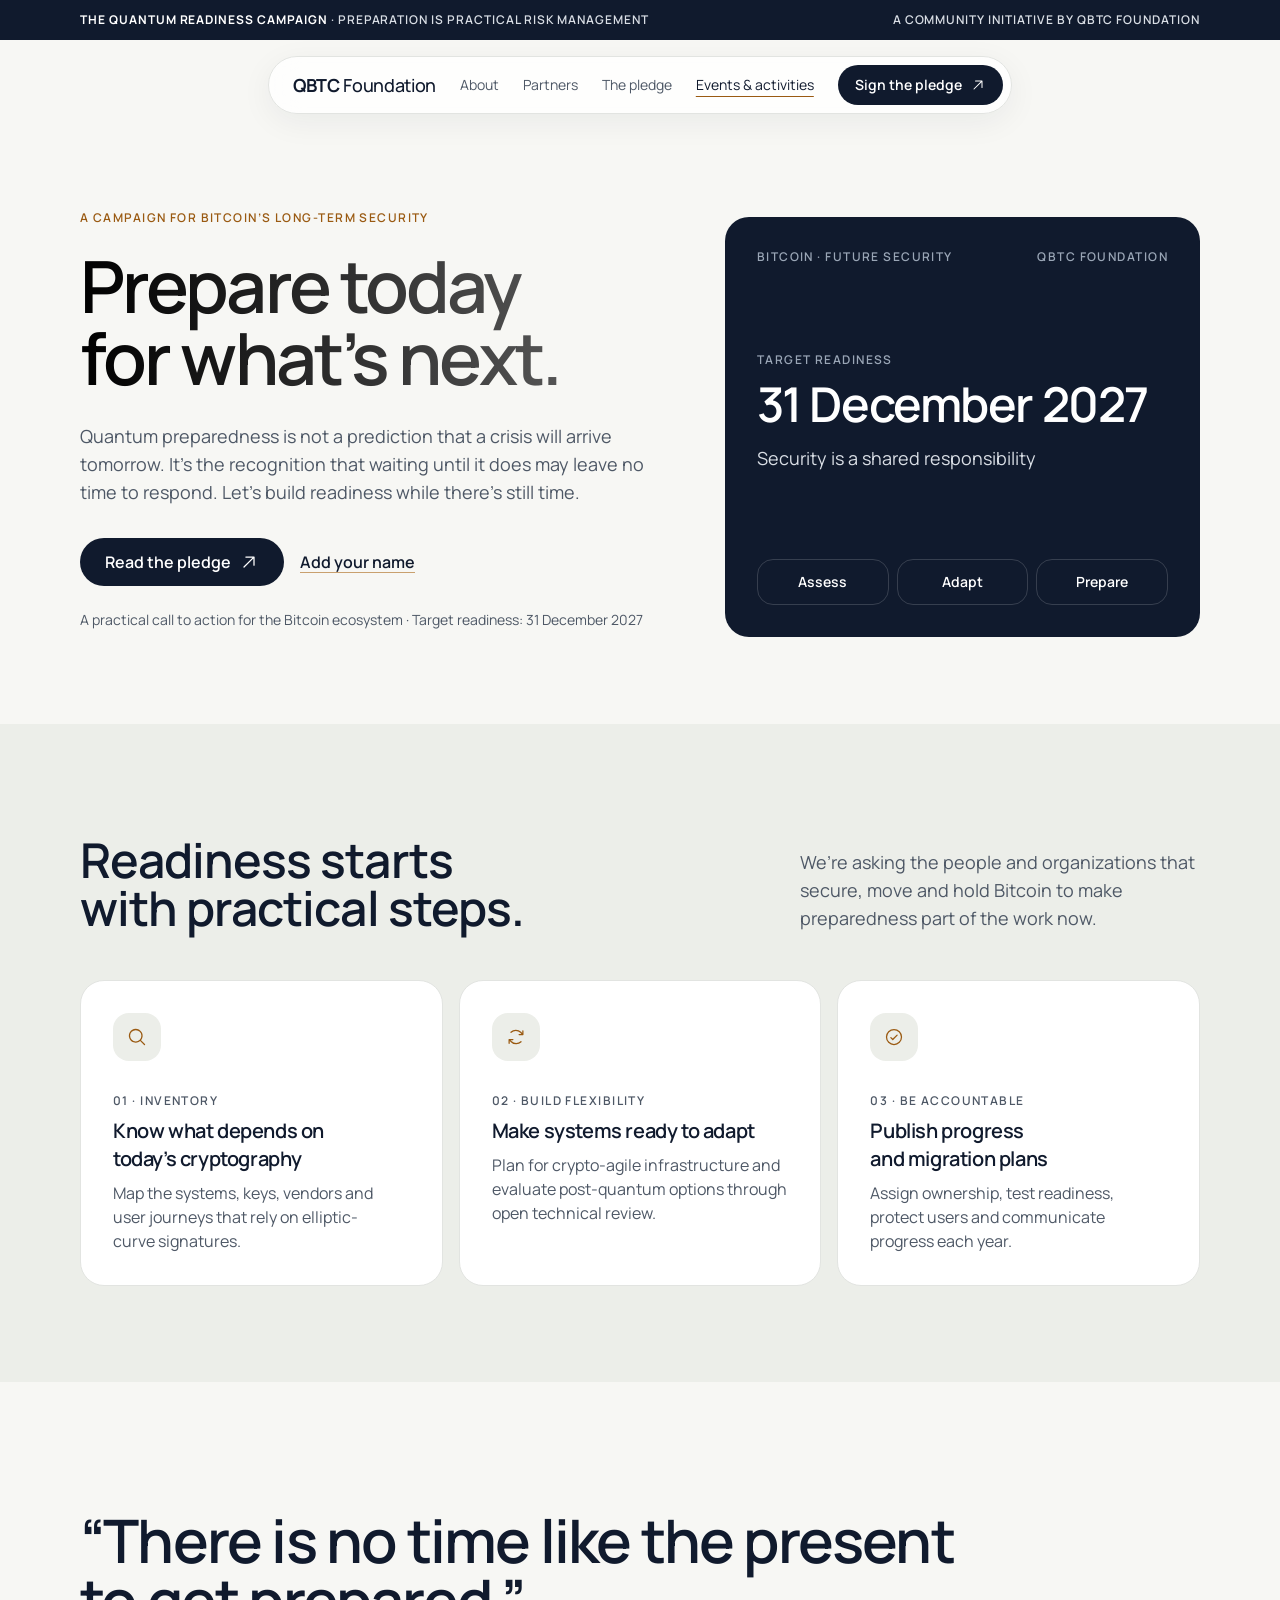
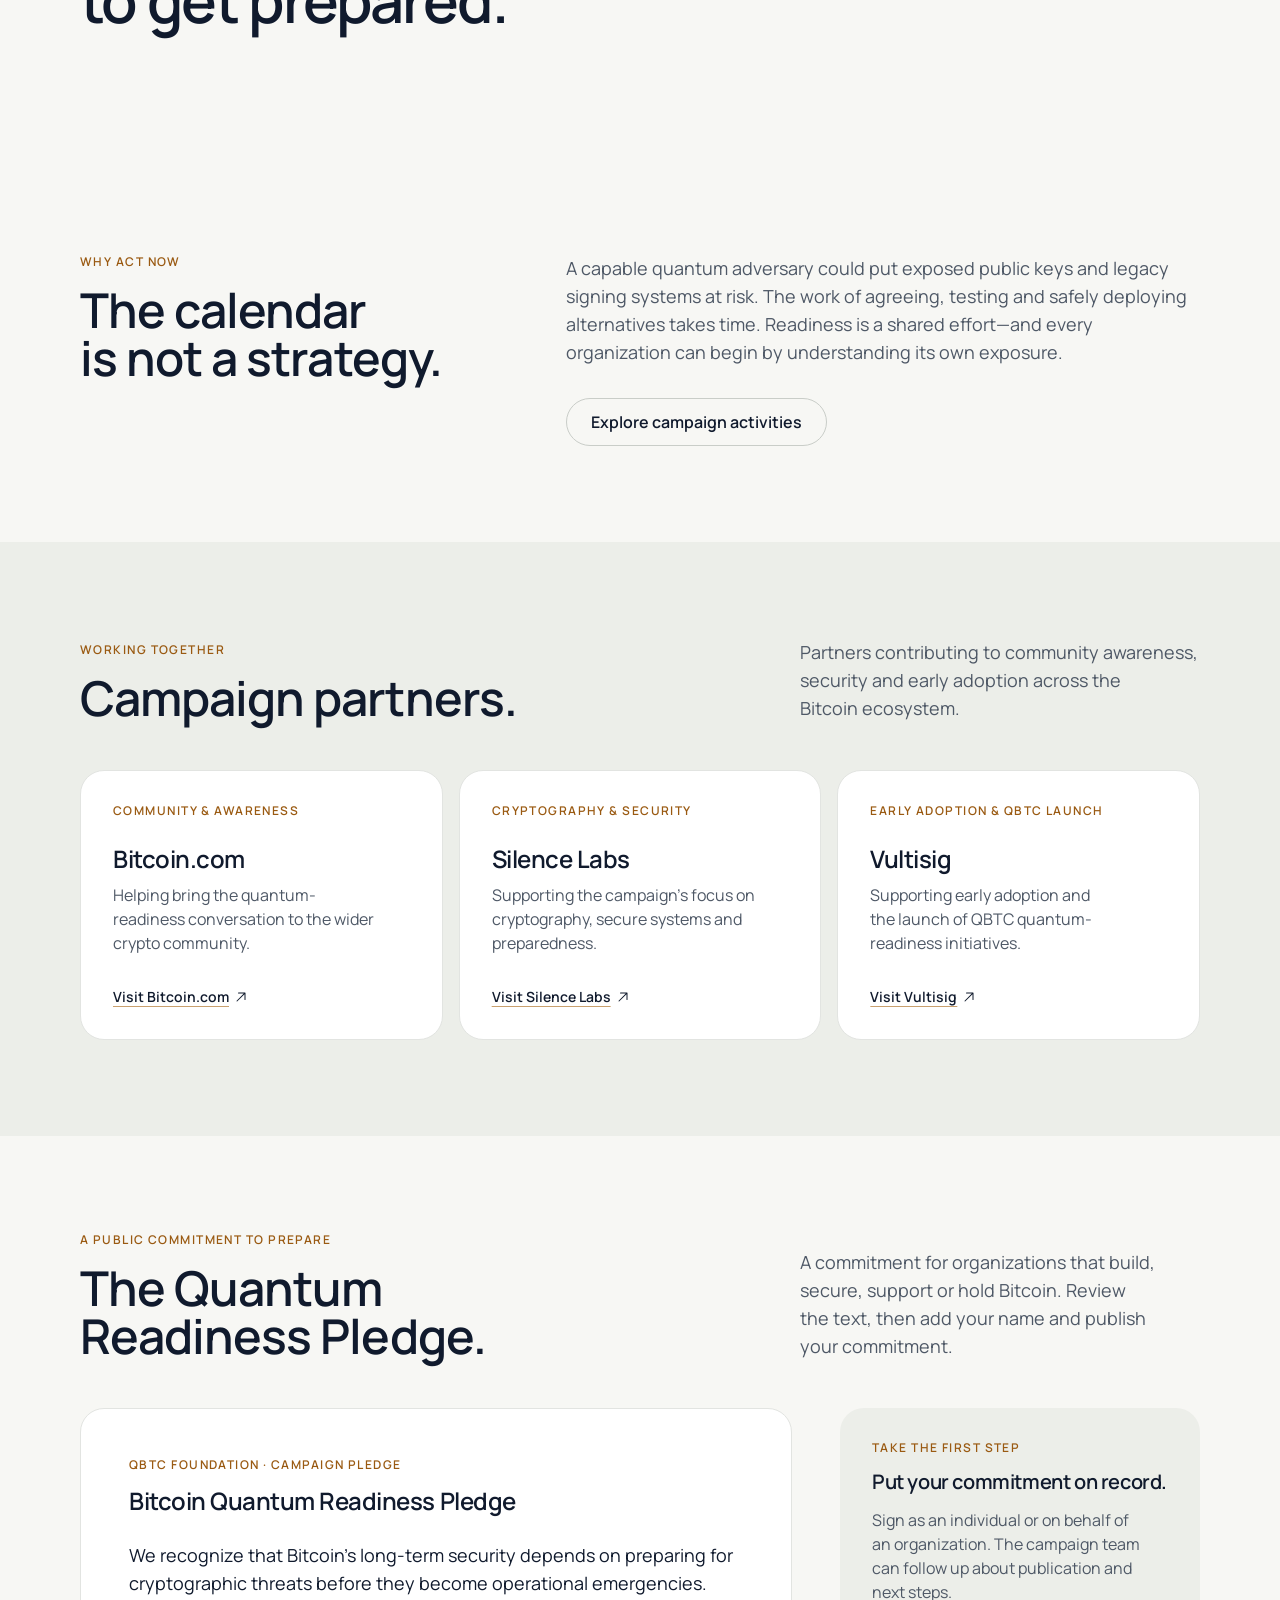
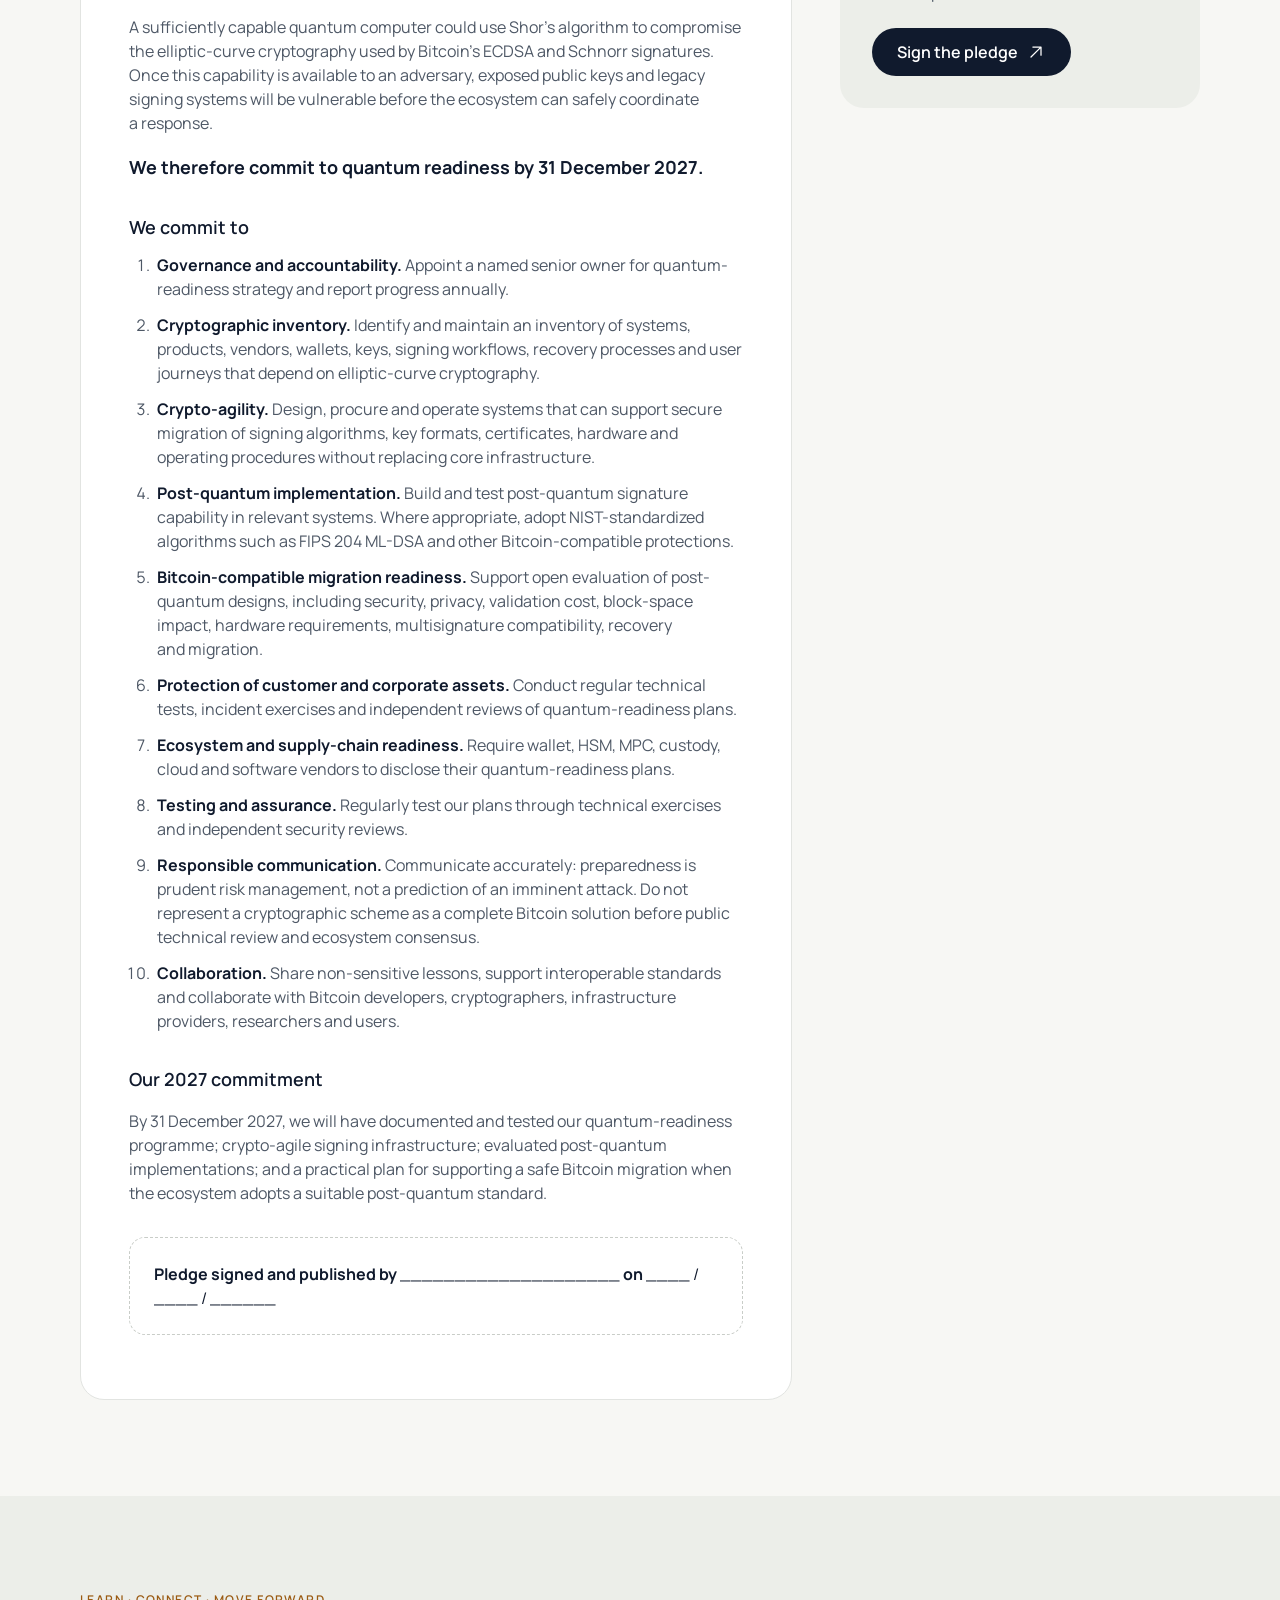
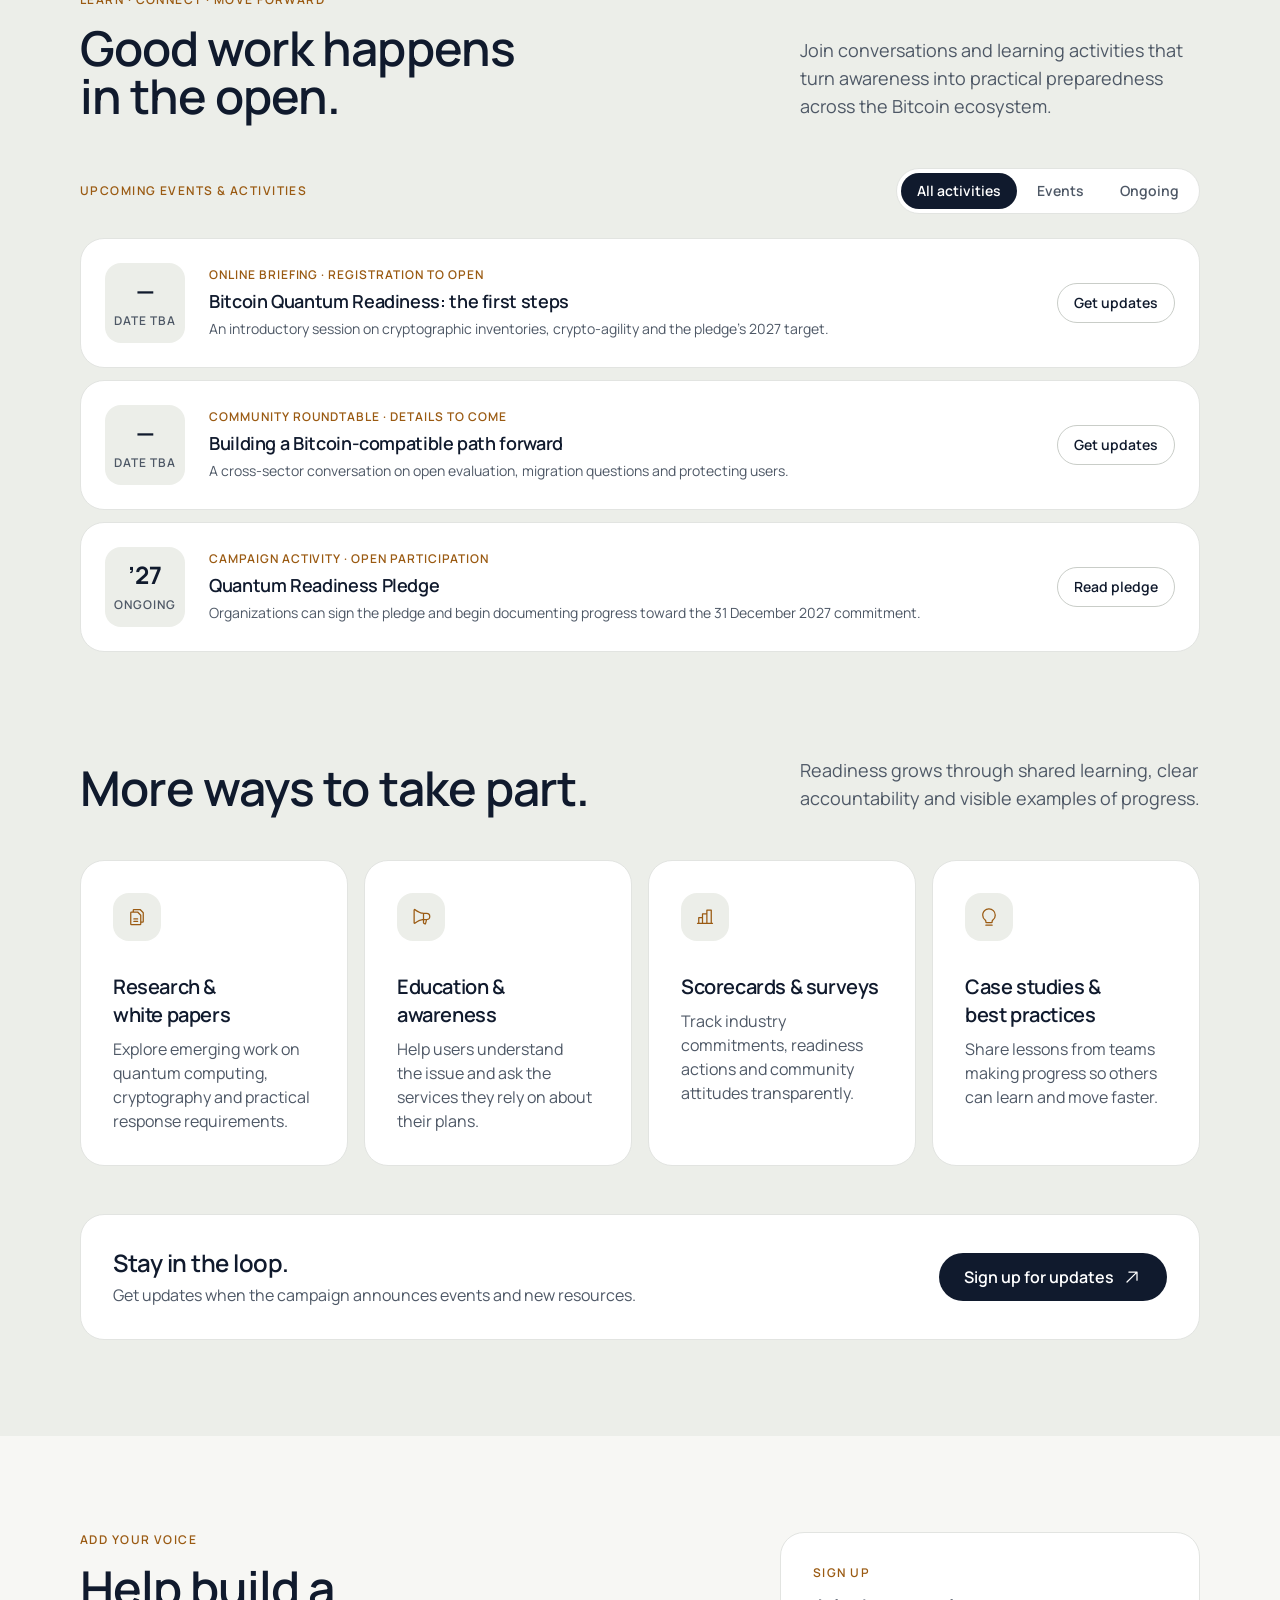
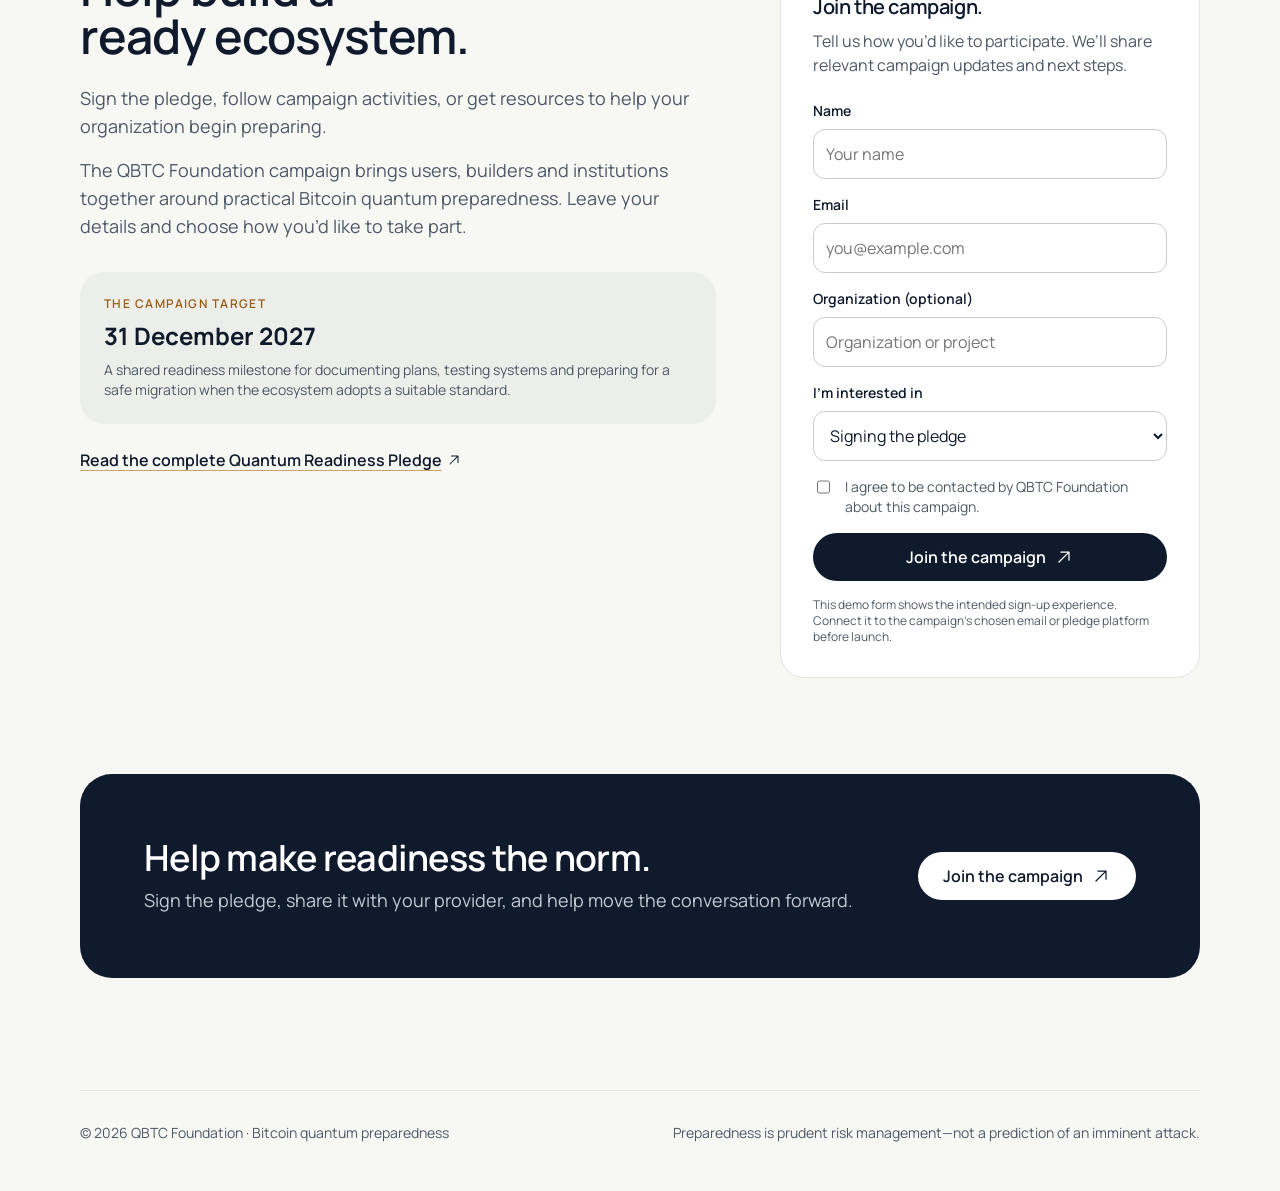
==== index.html @ 1d484b22 "og:image on the live netlify host until DNS moves Co-Authored-By: Claude <noreply@anthropic.com>" ====
<!doctype html>
<html lang="en">
<head>
<meta charset="utf-8">
<meta name="viewport" content="width=device-width, initial-scale=1">
<meta name="theme-color" content="#101a2d">
<title>QBTC Foundation — Prepare Bitcoin for the quantum era</title>
<meta name="description" content="Join the QBTC Foundation campaign for practical Bitcoin quantum preparedness. Read and sign the Quantum Readiness Pledge.">
<link rel="canonical" href="https://qbtcfoundation.com/">
<meta property="og:type" content="website">
<meta property="og:site_name" content="QBTC Foundation">
<meta property="og:title" content="QBTC Foundation — Prepare Bitcoin for the quantum era">
<meta property="og:description" content="Join the QBTC Foundation campaign for practical Bitcoin quantum preparedness. Read and sign the Quantum Readiness Pledge.">
<meta property="og:image" content="https://qbtc-foundation.netlify.app/og.png">
<meta property="og:url" content="https://qbtcfoundation.com/">
<meta name="twitter:card" content="summary_large_image">
<meta name="twitter:title" content="QBTC Foundation — Prepare Bitcoin for the quantum era">
<meta name="twitter:description" content="Read and sign the Quantum Readiness Pledge. Target readiness: 31 December 2027.">
<meta name="twitter:image" content="https://qbtc-foundation.netlify.app/og.png">
<link rel="icon" href="/favicon.svg" type="image/svg+xml">
<link rel="icon" href="/favicon.png" type="image/png" sizes="64x64">
<link rel="apple-touch-icon" href="/apple-touch-icon.png">
<link rel="preconnect" href="https://fonts.googleapis.com">
<link rel="preconnect" href="https://fonts.gstatic.com" crossorigin>
<link rel="stylesheet" href="https://fonts.googleapis.com/css2?family=Manrope:wght@400;500;600;700&display=swap">
<link rel="stylesheet" href="/assets/base.css">
<link rel="stylesheet" href="/assets/sections.css">
<link rel="stylesheet" href="/assets/sections2.css">
<link rel="stylesheet" href="/assets/responsive.css">
<script src="/site.config.js"></script>
<script src="/assets/site.js" defer></script>
</head>
<body>
<svg width="0" height="0" style="position:absolute" aria-hidden="true">
  <symbol id="i-arrow" viewBox="0 0 256 256"><path fill="currentColor" d="M200,64V168a8,8,0,0,1-16,0V83.31L69.66,197.66a8,8,0,0,1-11.32-11.32L172.69,72H88a8,8,0,0,1,0-16H192A8,8,0,0,1,200,64Z"/></symbol>
  <symbol id="i-search" viewBox="0 0 256 256"><path fill="currentColor" d="M229.66,218.34l-50.07-50.06a88.11,88.11,0,1,0-11.31,11.31l50.06,50.07a8,8,0,0,0,11.32-11.32ZM40,112a72,72,0,1,1,72,72A72.08,72.08,0,0,1,40,112Z"/></symbol>
  <symbol id="i-cycle" viewBox="0 0 256 256"><path fill="currentColor" d="M224,48V96a8,8,0,0,1-8,8H168a8,8,0,0,1,0-16h28.69L182.06,73.37a79.56,79.56,0,0,0-56.13-23.43h-.45A79.52,79.52,0,0,0,69.59,72.71,8,8,0,0,1,58.41,61.27a96,96,0,0,1,135,.79L208,76.69V48a8,8,0,0,1,16,0ZM186.41,183.29a80,80,0,0,1-112.47-.66L59.31,168H88a8,8,0,0,0,0-16H40a8,8,0,0,0-8,8v48a8,8,0,0,0,16,0V179.31l14.63,14.63A95.43,95.43,0,0,0,130,222.06h.53a95.360,95.360,0,0,0,67.07-27.33,8,8,0,0,0-11.18-11.44Z"/></symbol>
  <symbol id="i-check" viewBox="0 0 256 256"><path fill="currentColor" d="M173.66,98.34a8,8,0,0,1,0,11.32l-56,56a8,8,0,0,1-11.32,0l-24-24a8,8,0,0,1,11.32-11.32L112,148.69l50.34-50.35A8,8,0,0,1,173.66,98.34ZM232,128A104,104,0,1,1,128,24,104.11,104.11,0,0,1,232,128Zm-16,0a88,88,0,1,0-88,88A88.1,88.1,0,0,0,216,128Z"/></symbol>
  <symbol id="i-files" viewBox="0 0 256 256"><path fill="currentColor" d="M213.66,66.34l-40-40A8,8,0,0,0,168,24H88A16,16,0,0,0,72,40V56H56A16,16,0,0,0,40,72V216a16,16,0,0,0,16,16H168a16,16,0,0,0,16-16V200h16a16,16,0,0,0,16-16V72A8,8,0,0,0,213.66,66.34ZM168,216H56V72h76.69L168,107.31V216Zm32-32H184V104a8,8,0,0,0-2.34-5.66l-40-40A8,8,0,0,0,136,56H88V40h76.69L200,75.31Zm-56-32a8,8,0,0,1-8,8H88a8,8,0,0,1,0-16h48A8,8,0,0,1,144,152Zm0,32a8,8,0,0,1-8,8H88a8,8,0,0,1,0-16h48A8,8,0,0,1,144,184Z"/></symbol>
  <symbol id="i-mega" viewBox="0 0 256 256"><path fill="currentColor" d="M248,120a48.05,48.05,0,0,0-48-48H160.2c-2.91-.17-53.62-3.74-101.910-44.24A16,16,0,0,0,32,40V200a16,16,0,0,0,26.29,12.25c37.77-31.68,77-40.76,93.71-43.3v31.72A16,16,0,0,0,159.12,214l11,7.33A16,16,0,0,0,194.5,212l11.77-44.36A48.070,48.070,0,0,0,248,120ZM48,199.93V40h0c42.81,35.91,86.63,45,104,47.24v65.48C134.65,155,90.84,164.07,48,199.930Zm131,8,0,.11-11-7.33V168h21.6ZM200,152H168V88h32a32,32,0,1,1,0,64Z"/></symbol>
  <symbol id="i-chart" viewBox="0 0 256 256"><path fill="currentColor" d="M224,200h-8V40a8,8,0,0,0-8-8H152a8,8,0,0,0-8,8V80H96a8,8,0,0,0-8,8v40H48a8,8,0,0,0-8,8v64H32a8,8,0,0,0,0,16H224a8,8,0,0,0,0-16ZM160,48h40V200H160ZM104,96h40V200H104ZM56,144H88v56H56Z"/></symbol>
  <symbol id="i-bulb" viewBox="0 0 256 256"><path fill="currentColor" d="M176,232a8,8,0,0,1-8,8H88a8,8,0,0,1,0-16h80A8,8,0,0,1,176,232Zm40-128a87.55,87.55,0,0,1-33.64,69.21A16.24,16.24,0,0,0,176,186v6a16,16,0,0,1-16,16H96a16,16,0,0,1-16-16v-6a16,16,0,0,0-6.23-12.66A87.59,87.59,0,0,1,40,104.49C39.74,56.83,78.26,17.14,125.88,16A88,88,0,0,1,216,104Zm-16,0a72,72,0,0,0-73.74-72c-39,.92-70.47,33.39-70.26,72.39a71.65,71.65,0,0,0,27.64,56.3A32,32,0,0,1,96,186v6h64v-6a32.15,32.15,0,0,1,12.47-25.35A71.65,71.65,0,0,0,200,104Z"/></symbol>
</svg>
<a class="skip" href="#main">Skip to content</a>
<div class="topline"><div class="wrap"><span><strong>The Quantum Readiness Campaign</strong> · Preparation is practical risk management</span><span>A community initiative by QBTC Foundation</span></div></div>
<div class="nav-shell">
  <header class="nav">
    <a class="brand" href="#top" aria-label="QBTC Foundation home">QBTC <span>Foundation</span></a>
    <nav class="navlinks" aria-label="Main navigation"><a href="#about">About</a><a href="#partners">Partners</a><a href="#pledge">The pledge</a><a href="#events">Events &amp; activities</a></nav>
    <a class="btn btn-primary btn-sm" href="#signup">Sign the pledge <svg class="icon sm" aria-hidden="true"><use href="#i-arrow"/></svg></a>
    <button class="burger" type="button" aria-expanded="false" aria-controls="menu" aria-label="Open menu"><i></i><i></i></button>
  </header>
</div>
<div class="overlay" id="menu" inert>
  <a href="#about">About</a><a href="#partners">Partners</a><a href="#pledge">The pledge</a><a href="#events">Events &amp; activities</a><a href="#signup">Sign the pledge</a>
</div>
<main id="main">
<section class="wrap hero" id="top">
  <div class="reveal">
    <div class="eyebrow">A campaign for Bitcoin’s long-term security</div>
    <h1>Prepare today<br>for what’s next.</h1>
    <p class="lede">Quantum preparedness is not a prediction that a crisis will arrive tomorrow. It’s the recognition that waiting until it does may leave no time to respond. Let’s build readiness while there’s still time.</p>
    <div class="actions">
      <a class="btn btn-primary" href="#pledge">Read the pledge <svg class="icon" aria-hidden="true"><use href="#i-arrow"/></svg></a>
      <a class="link" href="#signup">Add your name</a>
    </div>
    <p class="fine">A practical call to action for the Bitcoin ecosystem · Target readiness: 31 December 2027</p>
  </div>
  <div class="panel reveal" aria-label="Campaign summary">
    <div class="meta"><span>Bitcoin · Future security</span><span>QBTC Foundation</span></div>
    <div>
      <div class="date">Target readiness</div>
      <div class="big">31 December 2027</div>
      <p class="claim">Security is a shared responsibility</p>
    </div>
    <div class="steps"><span>Assess</span><span>Adapt</span><span>Prepare</span></div>
  </div>
</section>
<section class="section band-soft" id="about">
  <div class="wrap">
    <div class="head reveal"><h2>Readiness starts<br>with practical steps.</h2><p>We’re asking the people and organizations that secure, move and hold Bitcoin to make preparedness part of the work now.</p></div>
    <div class="cards">
      <article class="card reveal"><div class="ic"><svg class="icon" aria-hidden="true"><use href="#i-search"/></svg></div><div class="k">01 · Inventory</div><h3>Know what depends on today’s cryptography</h3><p>Map the systems, keys, vendors and user journeys that rely on elliptic-curve signatures.</p></article>
      <article class="card reveal"><div class="ic"><svg class="icon" aria-hidden="true"><use href="#i-cycle"/></svg></div><div class="k">02 · Build flexibility</div><h3>Make systems ready to adapt</h3><p>Plan for crypto-agile infrastructure and evaluate post-quantum options through open technical review.</p></article>
      <article class="card reveal"><div class="ic"><svg class="icon" aria-hidden="true"><use href="#i-check"/></svg></div><div class="k">03 · Be accountable</div><h3>Publish progress and migration plans</h3><p>Assign ownership, test readiness, protect users and communicate progress each year.</p></article>
    </div>
  </div>
</section>
<section class="wrap tagline" aria-label="Why act now">
  <p>“There is no time like the present to get prepared.”</p>
</section>
<section class="section" id="why">
  <div class="wrap why">
    <div class="reveal"><div class="eyebrow">Why act now</div><h2 class="h2">The calendar<br>is not a strategy.</h2></div>
    <div class="reveal">
      <p class="lede">A capable quantum adversary could put exposed public keys and legacy signing systems at risk. The work of agreeing, testing and safely deploying alternatives takes time. Readiness is a shared effort—and every organization can begin by understanding its own exposure.</p>
      <a class="btn btn-ghost" href="#events">Explore campaign activities</a>
    </div>
  </div>
</section>
<section class="section" id="video" hidden>
  <div class="wrap"><div class="video" ></div></div>
</section>
<section class="section band-soft" id="partners">
  <div class="wrap">
    <div class="head reveal"><div><div class="eyebrow">Working together</div><h2>Campaign partners.</h2></div><p>Partners contributing to community awareness, security and early adoption across the Bitcoin ecosystem.</p></div>
    <div class="partners">
      <a class="partner reveal" href="https://www.bitcoin.com/" target="_blank" rel="noopener noreferrer"><div class="eyebrow">Community &amp; awareness</div><h3>Bitcoin.com</h3><p>Helping bring the quantum-readiness conversation to the wider crypto community.</p><span class="link">Visit Bitcoin.com <svg class="icon sm" aria-hidden="true"><use href="#i-arrow"/></svg></span></a>
      <a class="partner reveal" href="https://silencelaboratories.com/" target="_blank" rel="noopener noreferrer"><div class="eyebrow">Cryptography &amp; security</div><h3>Silence Labs</h3><p>Supporting the campaign’s focus on cryptography, secure systems and preparedness.</p><span class="link">Visit Silence Labs <svg class="icon sm" aria-hidden="true"><use href="#i-arrow"/></svg></span></a>
      <a class="partner reveal" href="https://vultisig.com/" target="_blank" rel="noopener noreferrer"><div class="eyebrow">Early adoption &amp; QBTC launch</div><h3>Vultisig</h3><p>Supporting early adoption and the launch of QBTC quantum-readiness initiatives.</p><span class="link">Visit Vultisig <svg class="icon sm" aria-hidden="true"><use href="#i-arrow"/></svg></span></a>
    </div>
  </div>
</section>
<section class="section" id="pledge">
  <div class="wrap">
    <div class="head reveal"><div><div class="eyebrow">A public commitment to prepare</div><h2>The Quantum<br>Readiness Pledge.</h2></div><p>A commitment for organizations that build, secure, support or hold Bitcoin. Review the text, then add your name and publish your commitment.</p></div>
    <div class="pledge-grid">
      <article class="doc reveal">
        <div class="eyebrow" style="margin-bottom:12px">QBTC Foundation · Campaign pledge</div>
        <h3>Bitcoin Quantum Readiness Pledge</h3>
        <p class="strong">We recognize that Bitcoin’s long-term security depends on preparing for cryptographic threats before they become operational emergencies.</p>
        <p>A sufficiently capable quantum computer could use Shor’s algorithm to compromise the elliptic-curve cryptography used by Bitcoin’s ECDSA and Schnorr signatures. Once this capability is available to an adversary, exposed public keys and legacy signing systems will be vulnerable before the ecosystem can safely coordinate a response.</p>
        <p class="strong"><strong>We therefore commit to quantum readiness by 31 December 2027.</strong></p>
        <h4>We commit to</h4>
        <ol>
          <li><strong>Governance and accountability.</strong> Appoint a named senior owner for quantum-readiness strategy and report progress annually.</li>
          <li><strong>Cryptographic inventory.</strong> Identify and maintain an inventory of systems, products, vendors, wallets, keys, signing workflows, recovery processes and user journeys that depend on elliptic-curve cryptography.</li>
          <li><strong>Crypto-agility.</strong> Design, procure and operate systems that can support secure migration of signing algorithms, key formats, certificates, hardware and operating procedures without replacing core infrastructure.</li>
          <li><strong>Post-quantum implementation.</strong> Build and test post-quantum signature capability in relevant systems. Where appropriate, adopt NIST-standardized algorithms such as FIPS 204 ML-DSA and other Bitcoin-compatible protections.</li>
          <li><strong>Bitcoin-compatible migration readiness.</strong> Support open evaluation of post-quantum designs, including security, privacy, validation cost, block-space impact, hardware requirements, multisignature compatibility, recovery and migration.</li>
          <li><strong>Protection of customer and corporate assets.</strong> Conduct regular technical tests, incident exercises and independent reviews of quantum-readiness plans.</li>
          <li><strong>Ecosystem and supply-chain readiness.</strong> Require wallet, HSM, MPC, custody, cloud and software vendors to disclose their quantum-readiness plans.</li>
          <li><strong>Testing and assurance.</strong> Regularly test our plans through technical exercises and independent security reviews.</li>
          <li><strong>Responsible communication.</strong> Communicate accurately: preparedness is prudent risk management, not a prediction of an imminent attack. Do not represent a cryptographic scheme as a complete Bitcoin solution before public technical review and ecosystem consensus.</li>
          <li><strong>Collaboration.</strong> Share non-sensitive lessons, support interoperable standards and collaborate with Bitcoin developers, cryptographers, infrastructure providers, researchers and users.</li>
        </ol>
        <h4>Our 2027 commitment</h4>
        <p>By 31 December 2027, we will have documented and tested our quantum-readiness programme; crypto-agile signing infrastructure; evaluated post-quantum implementations; and a practical plan for supporting a safe Bitcoin migration when the ecosystem adopts a suitable post-quantum standard.</p>
        <p class="sign"><strong>Pledge signed and published by</strong> ____________________ <strong>on</strong> ____ / ____ / ______</p>
      </article>
      <aside class="aside reveal">
        <div class="eyebrow">Take the first step</div>
        <h3>Put your commitment on record.</h3>
        <p>Sign as an individual or on behalf of an organization. The campaign team can follow up about publication and next steps.</p>
        <a class="btn btn-primary" href="#signup">Sign the pledge <svg class="icon" aria-hidden="true"><use href="#i-arrow"/></svg></a>
      </aside>
    </div>
  </div>
</section>
<section class="section band-soft" id="events">
  <div class="wrap">
    <div class="head reveal"><div><div class="eyebrow">Learn · Connect · Move forward</div><h2>Good work happens<br>in the open.</h2></div><p>Join conversations and learning activities that turn awareness into practical preparedness across the Bitcoin ecosystem.</p></div>
    <div class="toolbar reveal"><span class="eyebrow">Upcoming events &amp; activities</span>
      <div class="tabs" role="group" aria-label="Filter activities"><button class="tab" type="button" data-filter="all" aria-selected="true">All activities</button><button class="tab" type="button" data-filter="events" aria-selected="false">Events</button><button class="tab" type="button" data-filter="ongoing" aria-selected="false">Ongoing</button></div>
    </div>
    <div class="events">
      <article class="event reveal" data-type="events"><div class="datebox"><strong>—</strong><span>DATE TBA</span></div><div><div class="tag">Online briefing · Registration to open</div><h3>Bitcoin Quantum Readiness: the first steps</h3><p>An introductory session on cryptographic inventories, crypto-agility and the pledge’s 2027 target.</p></div><a class="btn btn-ghost btn-sm" href="#signup">Get updates</a></article>
      <article class="event reveal" data-type="events"><div class="datebox"><strong>—</strong><span>DATE TBA</span></div><div><div class="tag">Community roundtable · Details to come</div><h3>Building a Bitcoin-compatible path forward</h3><p>A cross-sector conversation on open evaluation, migration questions and protecting users.</p></div><a class="btn btn-ghost btn-sm" href="#signup">Get updates</a></article>
      <article class="event reveal" data-type="ongoing"><div class="datebox"><strong>’27</strong><span>ONGOING</span></div><div><div class="tag">Campaign activity · Open participation</div><h3>Quantum Readiness Pledge</h3><p>Organizations can sign the pledge and begin documenting progress toward the 31 December 2027 commitment.</p></div><a class="btn btn-ghost btn-sm" href="#pledge">Read pledge</a></article>
    </div>
    <div class="head reveal" style="margin-top:96px"><h2>More ways to take part.</h2><p>Readiness grows through shared learning, clear accountability and visible examples of progress.</p></div>
    <div class="activities">
      <article class="card reveal"><div class="ic"><svg class="icon" aria-hidden="true"><use href="#i-files"/></svg></div><h3>Research &amp; white papers</h3><p>Explore emerging work on quantum computing, cryptography and practical response requirements.</p></article>
      <article class="card reveal"><div class="ic"><svg class="icon" aria-hidden="true"><use href="#i-mega"/></svg></div><h3>Education &amp; awareness</h3><p>Help users understand the issue and ask the services they rely on about their plans.</p></article>
      <article class="card reveal"><div class="ic"><svg class="icon" aria-hidden="true"><use href="#i-chart"/></svg></div><h3>Scorecards &amp; surveys</h3><p>Track industry commitments, readiness actions and community attitudes transparently.</p></article>
      <article class="card reveal"><div class="ic"><svg class="icon" aria-hidden="true"><use href="#i-bulb"/></svg></div><h3>Case studies &amp; best practices</h3><p>Share lessons from teams making progress so others can learn and move faster.</p></article>
    </div>
    <div class="loop reveal"><div><h3>Stay in the loop.</h3><p>Get updates when the campaign announces events and new resources.</p></div><a class="btn btn-primary" href="#signup">Sign up for updates <svg class="icon" aria-hidden="true"><use href="#i-arrow"/></svg></a></div>
  </div>
</section>
<section class="section" id="signup">
  <div class="wrap signup-grid">
    <div class="reveal">
      <div class="eyebrow">Add your voice</div>
      <h2 class="h2">Help build a<br>ready ecosystem.</h2>
      <p class="lede" style="margin-top:24px">Sign the pledge, follow campaign activities, or get resources to help your organization begin preparing.</p>
      <p class="lede" style="margin-top:16px">The QBTC Foundation campaign brings users, builders and institutions together around practical Bitcoin quantum preparedness. Leave your details and choose how you’d like to take part.</p>
      <div class="target"><div class="eyebrow">The campaign target</div><strong>31 December 2027</strong><p>A shared readiness milestone for documenting plans, testing systems and preparing for a safe migration when the ecosystem adopts a suitable standard.</p></div>
      <p style="margin-top:24px"><a class="link" href="#pledge">Read the complete Quantum Readiness Pledge <svg class="icon sm" aria-hidden="true"><use href="#i-arrow"/></svg></a></p>
    </div>
    <div class="form-card reveal">
      <div class="eyebrow">Sign up</div>
      <h3>Join the campaign.</h3>
      <p>Tell us how you’d like to participate. We’ll share relevant campaign updates and next steps.</p>
      <form class="form" id="signupForm" novalidate>
        <div class="field"><label for="name">Name</label><input id="name" name="name" autocomplete="name" placeholder="Your name" required><div class="err">Please enter your name.</div></div>
        <div class="field"><label for="email">Email</label><input id="email" name="email" type="email" autocomplete="email" placeholder="you@example.com" required><div class="err">Please enter a valid email address.</div></div>
        <div class="field"><label for="organization">Organization (optional)</label><input id="organization" name="organization" autocomplete="organization" placeholder="Organization or project"></div>
        <div class="field"><label for="interest">I’m interested in</label><select id="interest" name="interest"><option>Signing the pledge</option><option>Events and learning sessions</option><option>Campaign updates and resources</option><option>Advocacy and collaboration</option></select></div>
        <label class="check"><input type="checkbox" id="consent" name="consent" required><span>I agree to be contacted by QBTC Foundation about this campaign.</span></label>
        <button class="btn btn-primary" type="submit">Join the campaign <svg class="icon" aria-hidden="true"><use href="#i-arrow"/></svg></button>
        <p class="note">This demo form shows the intended sign-up experience. Connect it to the campaign’s chosen email or pledge platform before launch.</p>
        <div class="ok" role="status">Thanks for joining. Your interest has been recorded in this demo.</div>
      </form>
    </div>
  </div>
</section>
<section class="wrap" style="padding-bottom:64px">
  <div class="final reveal">
    <div><h2>Help make readiness the norm.</h2><p>Sign the pledge, share it with your provider, and help move the conversation forward.</p></div>
    <a class="btn btn-light" href="#signup">Join the campaign <svg class="icon" aria-hidden="true"><use href="#i-arrow"/></svg></a>
  </div>
</section>
</main>
<footer class="footer"><div class="wrap"><span>© 2026 QBTC Foundation · Bitcoin quantum preparedness</span><span>Preparedness is prudent risk management—not a prediction of an imminent attack.</span></div></footer>
</body>
</html>
---- assets/base.css ----
:root{--paper:#f7f7f4;--white:#fff;--ink:#101a2d;--muted:#4e5866;--line:#e2e4e1;--soft:#eceee9;--accent:#9a5a12;--dark:#101a2d;--ease:cubic-bezier(.32,.72,0,1);--font:'Manrope',system-ui,sans-serif}
*{box-sizing:border-box}html{scroll-behavior:smooth;scroll-padding-top:96px}
body{margin:0;background:var(--paper);color:var(--ink);font-family:var(--font);font-size:16px;line-height:24px;-webkit-font-smoothing:antialiased}
h1,h2,h3{margin:0;font-weight:600;text-wrap:balance;letter-spacing:-.02em}
p,li{text-wrap:pretty}a{color:inherit}img,video,iframe{max-width:100%;display:block}
button,input,select{font:inherit;color:inherit}
.wrap{width:min(1120px,calc(100% - 48px));margin:0 auto}
.skip{position:absolute;left:16px;top:-64px;background:var(--ink);color:#fff;padding:8px 12px;border-radius:8px;z-index:100;transition:top .3s var(--ease)}.skip:focus{top:16px}
:focus-visible{outline:2px solid var(--accent);outline-offset:3px;border-radius:4px}
.icon{width:20px;height:20px;flex:none}.icon.sm{width:16px;height:16px}
.eyebrow{font-size:12px;line-height:16px;font-weight:600;letter-spacing:.12em;text-transform:uppercase;color:var(--accent)}
.muted{color:var(--muted)}
.btn{display:inline-flex;align-items:center;gap:8px;padding:8px 12px;min-height:48px;padding-inline:24px;border-radius:9999px;border:1px solid transparent;font-size:16px;line-height:24px;font-weight:600;text-decoration:none;cursor:pointer;transition:background .5s var(--ease),transform .5s var(--ease),border-color .5s var(--ease),color .5s var(--ease)}
.btn:hover{transform:translateY(-2px)}.btn:active{transform:translateY(1px) scale(.98)}
.btn-primary{background:var(--ink);color:#fff}.btn-primary:hover{background:#24324d}
.btn-ghost{background:transparent;border-color:#c9cdc8;color:var(--ink)}.btn-ghost:hover{border-color:var(--ink)}
.btn-light{background:#fff;color:var(--ink)}.btn-light:hover{background:#eceee9}
.btn-sm{min-height:40px;padding-inline:16px;font-size:14px;line-height:20px}
.link{display:inline-flex;align-items:center;gap:4px;font-weight:600;text-decoration:underline;text-decoration-color:#c9a06e;text-underline-offset:4px;transition:color .5s var(--ease)}.link:hover{color:var(--accent)}
/* nav */
.nav-shell{position:sticky;top:0;z-index:50;padding-top:16px}
.nav{margin:0 auto;width:max-content;max-width:calc(100% - 32px);display:flex;align-items:center;gap:24px;padding:8px 8px 8px 24px;border-radius:9999px;background:rgba(255,255,255,.8);backdrop-filter:blur(16px);-webkit-backdrop-filter:blur(16px);border:1px solid var(--line);box-shadow:0 8px 32px rgba(16,26,45,.06)}
.brand{font-weight:700;font-size:18px;line-height:28px;letter-spacing:-.02em;text-decoration:none;white-space:nowrap}.brand span{font-weight:500}
.navlinks{display:flex;gap:24px;font-size:14px;line-height:20px}
.navlinks a{text-decoration:none;color:var(--muted);transition:color .5s var(--ease)}.navlinks a:hover,.navlinks a[aria-current="true"]{color:var(--ink)}
.navlinks a[aria-current="true"]{text-decoration:underline;text-underline-offset:6px;text-decoration-color:var(--accent)}
.burger{display:none;position:relative;width:40px;height:40px;border:0;border-radius:9999px;background:var(--ink);cursor:pointer}
.burger i{position:absolute;left:12px;width:16px;height:2px;background:#fff;border-radius:2px;transition:transform .7s var(--ease),top .7s var(--ease)}
.burger i:first-child{top:15px}.burger i:last-child{top:23px}
.menu-open .burger i:first-child{top:19px;transform:rotate(45deg)}.menu-open .burger i:last-child{top:19px;transform:rotate(-45deg)}
.overlay{position:fixed;inset:0;z-index:40;background:rgba(247,247,244,.8);backdrop-filter:blur(64px);-webkit-backdrop-filter:blur(64px);display:flex;flex-direction:column;justify-content:center;gap:24px;padding:96px 32px;opacity:0;pointer-events:none;transition:opacity .7s var(--ease)}
.overlay a{font-size:30px;line-height:36px;font-weight:600;text-decoration:none;transform:translateY(48px);opacity:0;transition:transform .7s var(--ease),opacity .7s var(--ease)}
.menu-open .overlay{opacity:1;pointer-events:auto}.menu-open .overlay a{transform:none;opacity:1}
.overlay a:nth-child(2){transition-delay:.1s}.overlay a:nth-child(3){transition-delay:.15s}.overlay a:nth-child(4){transition-delay:.2s}.overlay a:nth-child(5){transition-delay:.25s}
/* reveal */
.reveal{opacity:0;transform:translateY(64px);filter:blur(12px);transition:opacity .9s var(--ease),transform .9s var(--ease),filter .9s var(--ease)}
.reveal.in{opacity:1;transform:none;filter:none}
@media (prefers-reduced-motion:reduce){*{transition:none!important;scroll-behavior:auto!important}.reveal{opacity:1;transform:none;filter:none}}
---- assets/sections.css ----
.section{padding:96px 0}
.head{display:flex;justify-content:space-between;align-items:flex-end;gap:32px;margin-bottom:48px}
.head h2,.h2{font-size:48px;line-height:1;margin-top:16px}
.head p{max-width:400px;margin:0;color:var(--muted);font-size:18px;line-height:28px}
/* topline */
.topline{background:var(--dark);color:#d9dee5;font-size:12px;line-height:16px;letter-spacing:.08em;text-transform:uppercase;font-weight:600}
.topline .wrap{display:flex;justify-content:space-between;gap:16px;padding:12px 0}.topline strong{color:#fff;font-weight:700}
/* hero */
.hero{padding:96px 0 80px;display:grid;grid-template-columns:1.1fr .9fr;gap:64px;align-items:center}
.hero h1{font-size:72px;line-height:1;letter-spacing:-.04em;margin:24px 0;max-width:680px;background:linear-gradient(90deg,#000,#666);-webkit-background-clip:text;background-clip:text;color:transparent;padding-bottom:4px}
.lede{font-size:18px;line-height:28px;color:var(--muted);max-width:680px;margin:0}
.actions{display:flex;flex-wrap:wrap;align-items:center;gap:16px;margin-top:32px}
.fine{margin-top:24px;font-size:14px;line-height:20px;color:var(--muted)}
.panel{background:var(--dark);color:#fff;border-radius:24px;padding:32px;min-height:420px;display:flex;flex-direction:column;justify-content:space-between}
.panel .meta{display:flex;justify-content:space-between;gap:16px;font-size:12px;line-height:16px;letter-spacing:.12em;text-transform:uppercase;color:#9aa6b6;font-weight:600}
.panel .date{font-size:12px;line-height:16px;letter-spacing:.12em;text-transform:uppercase;color:#9aa6b6;font-weight:600}
.panel .big{font-size:48px;line-height:1;font-weight:600;letter-spacing:-.03em;margin:12px 0 16px}
.panel .claim{font-size:18px;line-height:28px;color:#d9dee5;margin:0}
.steps{display:grid;grid-template-columns:repeat(3,1fr);gap:8px}
.steps span{border:1px solid rgba(255,255,255,.16);border-radius:16px;padding:12px;font-size:14px;line-height:20px;font-weight:600;text-align:center}
/* cards */
.band-soft{background:var(--soft)}
.cards{display:grid;grid-template-columns:repeat(3,1fr);gap:16px}
.card{background:#fff;border:1px solid var(--line);border-radius:24px;padding:32px}
.card .ic{width:48px;height:48px;border-radius:16px;background:var(--soft);display:grid;place-items:center;color:var(--accent);margin-bottom:32px}
.card .k{font-size:12px;line-height:16px;letter-spacing:.12em;text-transform:uppercase;color:var(--muted);font-weight:600;margin-bottom:8px}
.card h3{font-size:20px;line-height:28px;margin-bottom:8px}
.card p{margin:0;color:var(--muted);font-size:16px;line-height:24px}
/* tagline reveal */
.tagline{padding:128px 0}
.tagline p{font-size:60px;line-height:1;font-weight:600;letter-spacing:-.03em;max-width:880px;margin:0}
.tagline .w{color:rgba(16,26,45,.28);transition:color .7s var(--ease)}.tagline .w.on{color:var(--ink)}
/* why */
.why{display:grid;grid-template-columns:.8fr 1.2fr;gap:64px;align-items:start}
.why .lede{margin-bottom:32px}
/* video */
.video{border-radius:24px;overflow:hidden;background:#000;aspect-ratio:16/9}.video video,.video iframe{width:100%;height:100%;border:0}
---- assets/sections2.css ----
/* partners */
.partners{display:grid;grid-template-columns:repeat(3,1fr);gap:16px}
.partner{display:flex;flex-direction:column;background:#fff;border:1px solid var(--line);border-radius:24px;padding:32px;text-decoration:none;transition:border-color .7s var(--ease),transform .7s var(--ease)}
.partner:hover{border-color:var(--ink);transform:translateY(-4px)}
.partner h3{font-size:24px;line-height:32px;margin:24px 0 8px}
.partner p{margin:0 0 32px;color:var(--muted)}
.partner .link{margin-top:auto;font-size:14px;line-height:20px}
/* pledge */
.pledge-grid{display:grid;grid-template-columns:1fr 360px;gap:48px;align-items:start}
.doc{background:#fff;border:1px solid var(--line);border-radius:24px;padding:48px}
.doc h3{font-size:24px;line-height:32px;margin:0 0 24px}
.doc h4{font-size:18px;line-height:28px;font-weight:600;margin:32px 0 12px}
.doc p,.doc li{color:var(--muted);font-size:16px;line-height:24px}
.doc p.strong{color:var(--ink);font-size:18px;line-height:28px}
.doc ol{padding-left:24px;margin:0}.doc li{margin:12px 0;padding-left:4px}.doc li strong{color:var(--ink)}
.doc .sign{margin-top:32px;padding:24px;border:1px dashed #c9cdc8;border-radius:16px;color:var(--ink)}
.aside{position:sticky;top:96px;background:var(--soft);border-radius:24px;padding:32px}
.aside h3{font-size:20px;line-height:28px;margin:12px 0}
.aside p{color:var(--muted);margin:0 0 24px}
/* events */
.toolbar{display:flex;justify-content:space-between;align-items:center;gap:24px;margin-bottom:24px}
.tabs{display:flex;gap:4px;padding:4px;background:#fff;border:1px solid var(--line);border-radius:9999px}
.tab{border:0;background:transparent;padding:8px 16px;border-radius:9999px;font-size:14px;line-height:20px;font-weight:600;color:var(--muted);cursor:pointer;transition:background .5s var(--ease),color .5s var(--ease)}
.tab[aria-selected="true"]{background:var(--ink);color:#fff}
.events{display:grid;gap:12px}
.event{display:grid;grid-template-columns:80px 1fr auto;gap:24px;align-items:center;background:#fff;border:1px solid var(--line);border-radius:24px;padding:24px}
.event[hidden]{display:none}
.datebox{background:var(--soft);border-radius:16px;text-align:center;padding:12px 4px}
.datebox strong{display:block;font-size:24px;line-height:32px}.datebox span{font-size:12px;line-height:16px;font-weight:600;letter-spacing:.08em;color:var(--muted)}
.event .tag{font-size:12px;line-height:16px;letter-spacing:.08em;text-transform:uppercase;font-weight:600;color:var(--accent);margin-bottom:4px}
.event h3{font-size:18px;line-height:28px;margin-bottom:4px}.event p{margin:0;color:var(--muted);font-size:14px;line-height:20px}
.activities{display:grid;grid-template-columns:repeat(4,1fr);gap:16px}
/* signup */
.signup-grid{display:grid;grid-template-columns:1fr 420px;gap:64px;align-items:start}
.target{margin-top:32px;padding:24px;background:var(--soft);border-radius:24px}
.target strong{display:block;font-size:24px;line-height:32px;margin:8px 0}
.target p{margin:0;color:var(--muted);font-size:14px;line-height:20px}
.form-card{background:#fff;border:1px solid var(--line);border-radius:24px;padding:32px}
.form-card h3{font-size:20px;line-height:28px;margin:12px 0 8px}.form-card>p{color:var(--muted);margin:0 0 24px}
.form{display:grid;gap:16px}
.field label{display:block;font-size:14px;line-height:20px;font-weight:600;margin-bottom:8px}
.field input,.field select{width:100%;min-height:48px;padding:12px;border:1px solid #c9cdc8;border-radius:12px;background:#fff;transition:border-color .5s var(--ease)}
.field input:focus,.field select:focus{outline:none;border-color:var(--ink);box-shadow:0 0 0 3px rgba(154,90,18,.2)}
.field .err{display:none;margin-top:4px;font-size:14px;line-height:20px;color:#a3261b}.field.bad .err{display:block}.field.bad input{border-color:#a3261b}
.check{display:flex;gap:12px;font-size:14px;line-height:20px;color:var(--muted)}.check input{margin-top:2px;width:16px;height:16px;accent-color:var(--ink)}
.form .btn{justify-content:center}
.note{font-size:12px;line-height:16px;color:var(--muted);margin:0}
.ok{display:none;background:#dcebe4;color:#194739;border-radius:12px;padding:12px;font-size:14px;line-height:20px}.ok.show{display:block}
/* final band + footer */
.final{background:var(--dark);color:#fff;border-radius:32px;padding:64px;display:flex;justify-content:space-between;align-items:center;gap:32px}
.final h2{font-size:36px;line-height:40px;margin-bottom:8px}.final p{margin:0;color:#c4cbd4;font-size:18px;line-height:28px}
.footer{padding:48px 0;font-size:14px;line-height:20px;color:var(--muted)}
.footer .wrap{display:flex;justify-content:space-between;gap:24px;border-top:1px solid var(--line);padding-top:32px}
.loop{margin-top:48px;display:flex;justify-content:space-between;align-items:center;gap:24px;background:#fff;border:1px solid var(--line);border-radius:24px;padding:32px}
.loop h3{font-size:24px;line-height:32px;margin-bottom:4px}.loop p{margin:0;color:var(--muted)}
@media (max-width:640px){.loop{display:block;padding:24px}.loop .btn{margin-top:16px}}
---- assets/responsive.css ----
@media (max-width:960px){
  .navlinks{display:none}.burger{display:block}.nav{gap:16px}
  .hero,.why,.pledge-grid,.signup-grid{grid-template-columns:1fr;gap:48px}
  .aside{position:static}
  .activities{grid-template-columns:repeat(2,1fr)}
  .tagline p{font-size:48px}
}
@media (max-width:640px){
  .wrap{width:calc(100% - 32px)}
  .topline .wrap span:last-child{display:none}
  .section{padding:64px 0}.tagline{padding:96px 0}
  .hero{padding:48px 0 64px}.hero h1{font-size:48px}
  .head{display:block;margin-bottom:32px}.head p{margin-top:16px}.head h2,.h2{font-size:36px;line-height:40px}
  .cards,.partners,.activities{grid-template-columns:1fr}
  .panel{min-height:360px;padding:24px}.panel .big{font-size:36px;line-height:40px}
  .tagline p{font-size:36px;line-height:40px}
  .doc{padding:24px}.aside,.form-card{padding:24px}
  .toolbar{display:block}.tabs{margin-top:12px;width:max-content;max-width:100%;overflow-x:auto}
  .event{grid-template-columns:64px 1fr;gap:16px;padding:16px}.event .btn{grid-column:2;justify-self:start}
  .final{display:block;padding:32px;border-radius:24px}.final .btn{margin-top:24px}.final h2{font-size:30px;line-height:36px}
  .footer .wrap{display:block}.footer .wrap span{display:block;margin-top:8px}
}
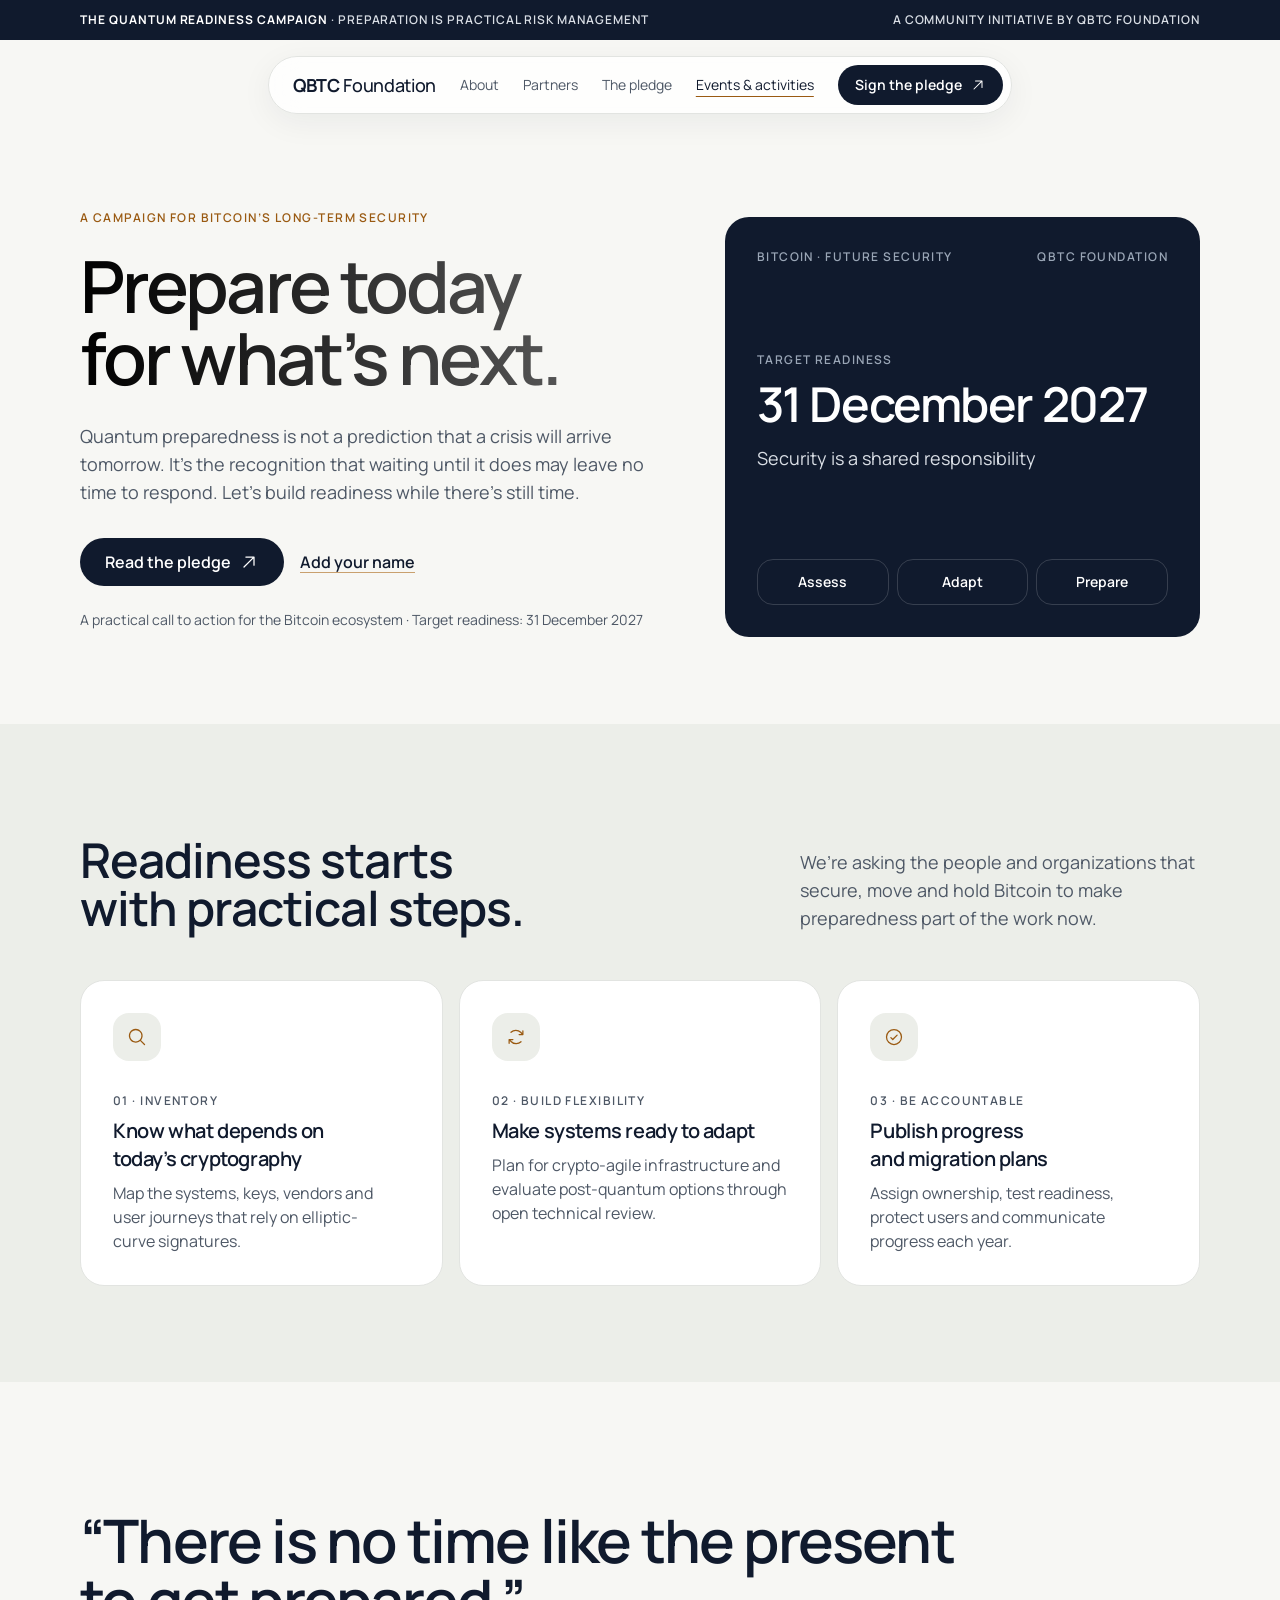
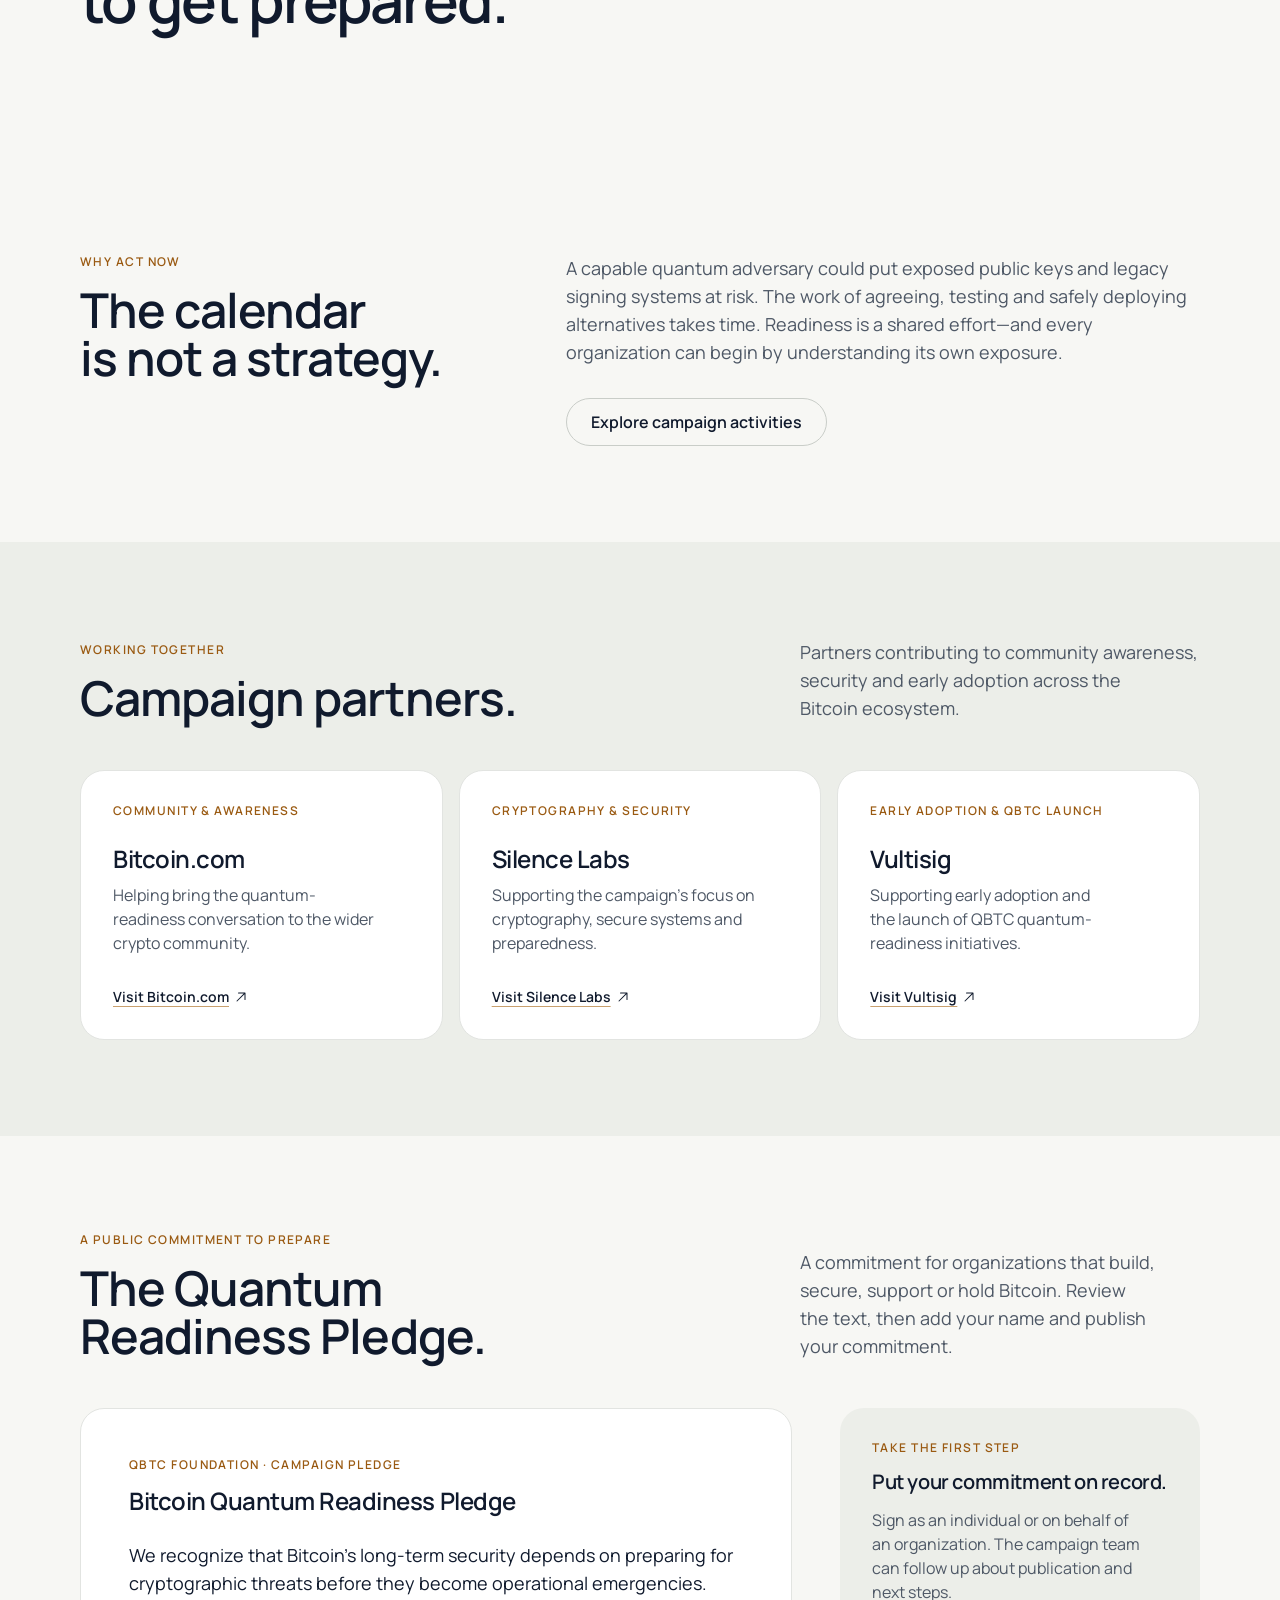
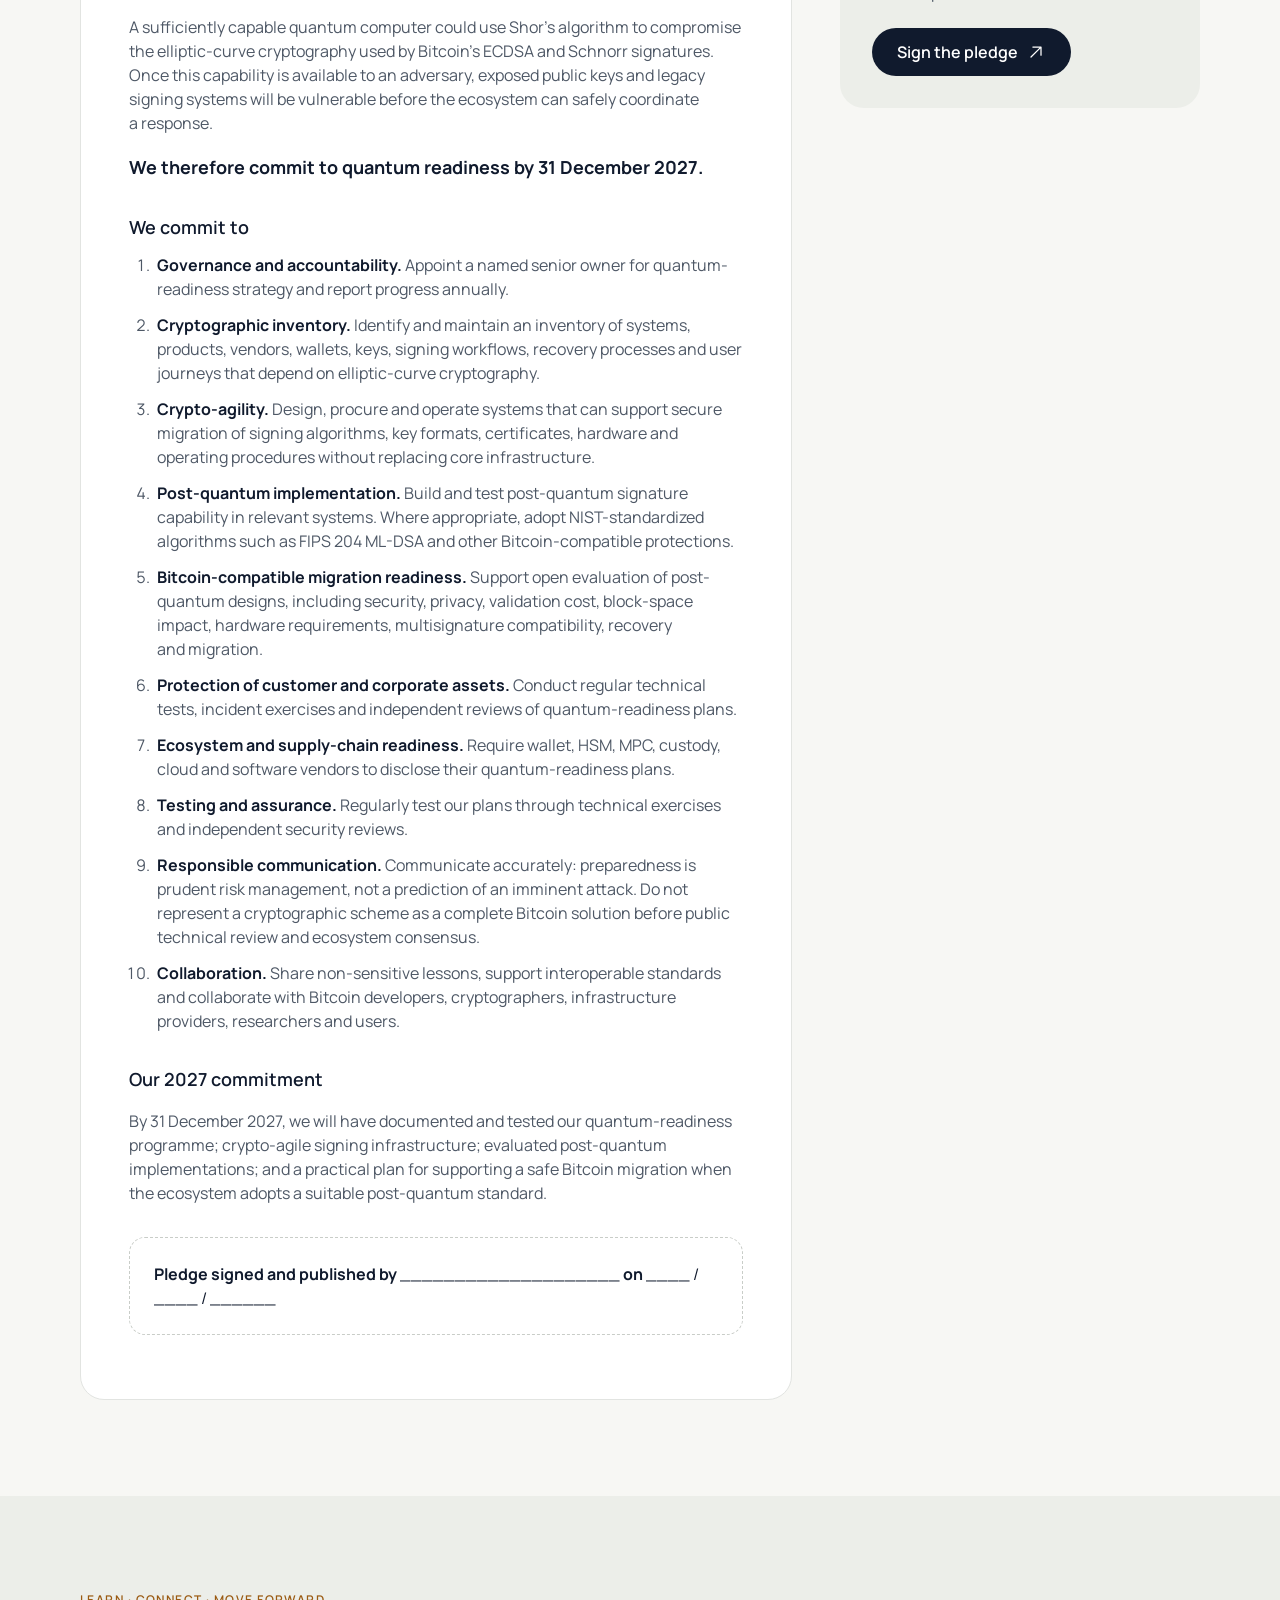
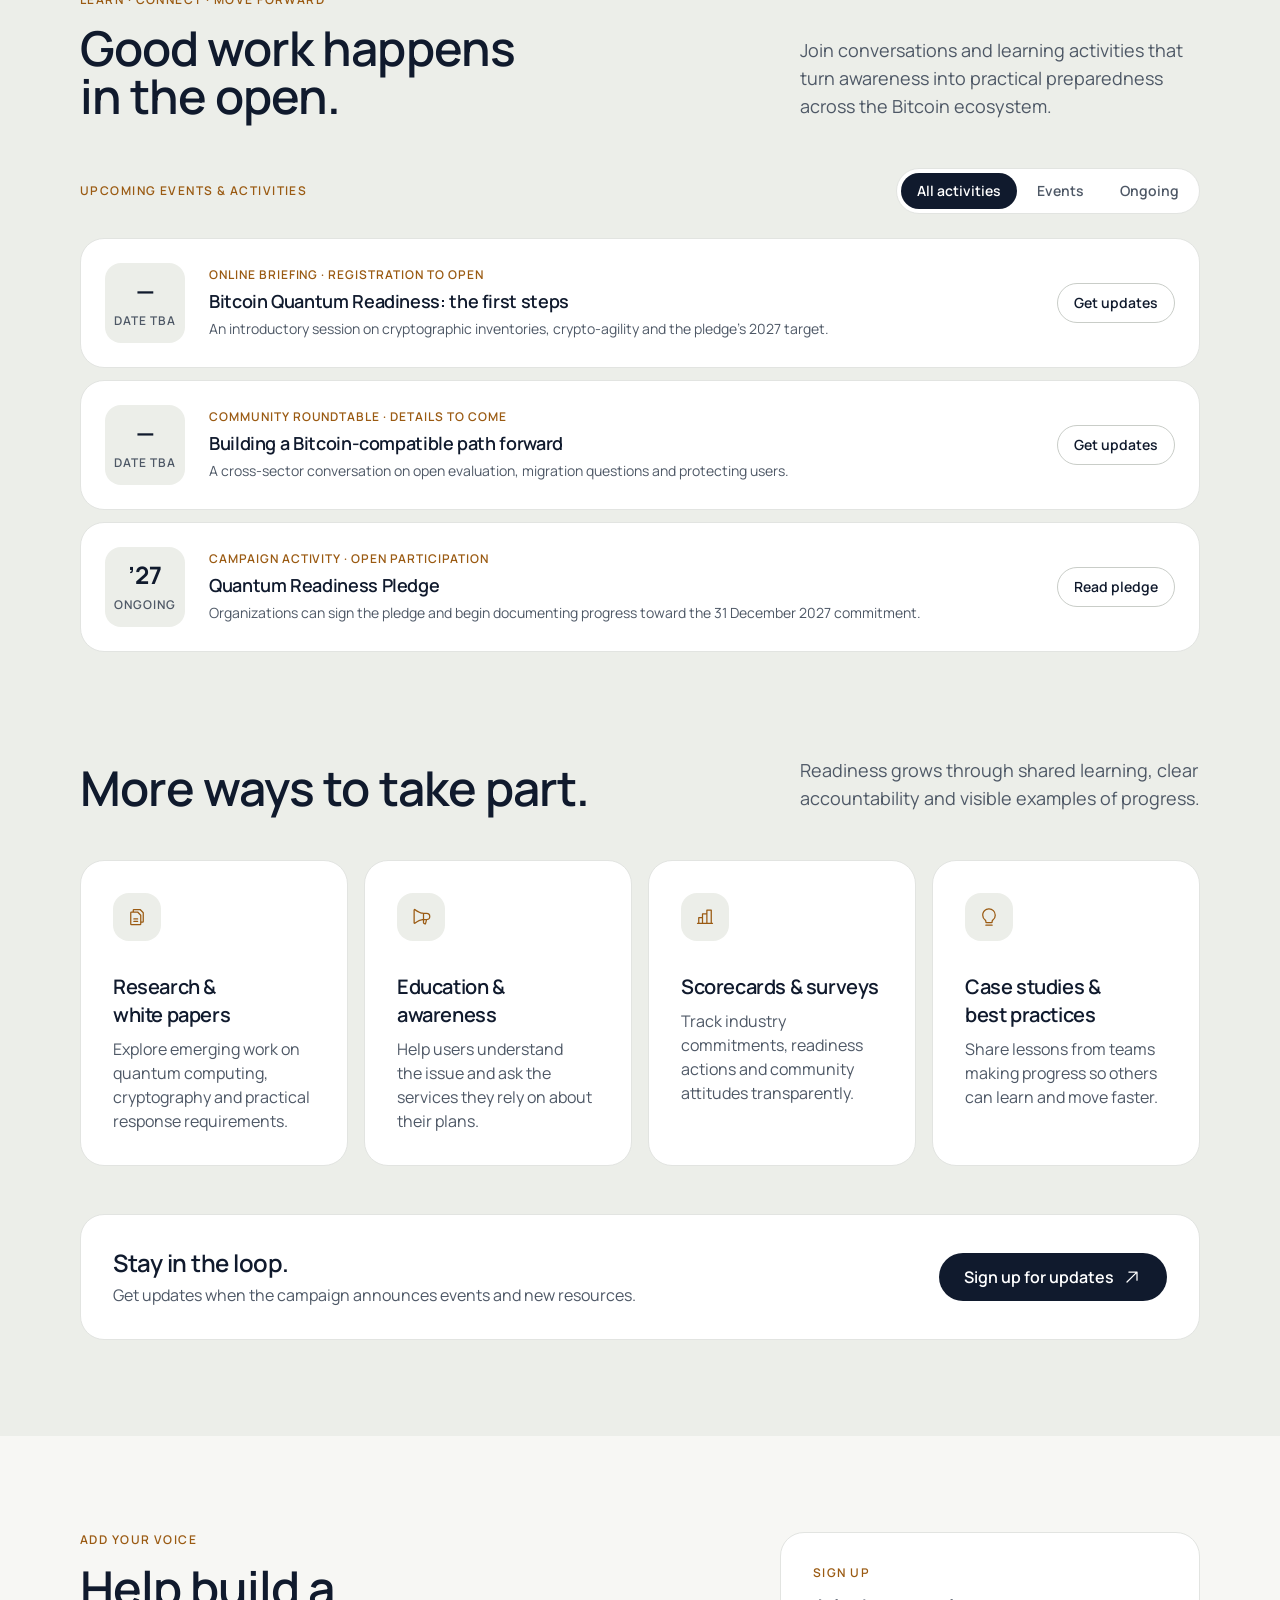
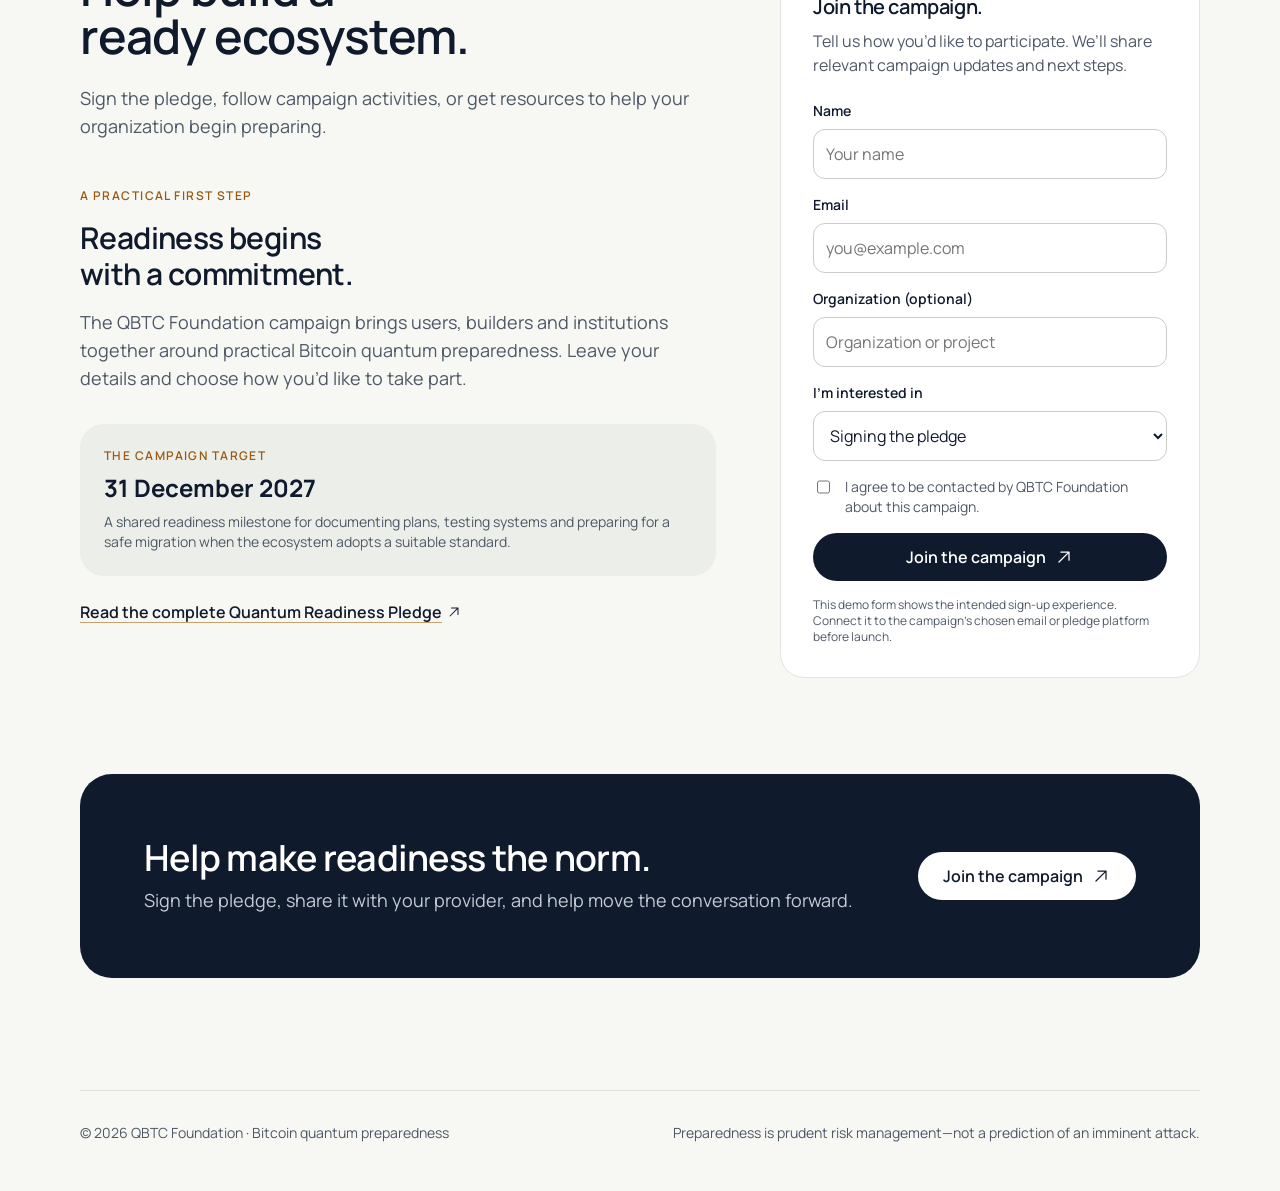
==== commit 7f290a32: "restore 'Readiness begins with a commitment' block from the draft Co-Authored-By: Claude <noreply@an" ====
--- a/index.html
+++ b/index.html
@@ -23,12 +23,12 @@
 <link rel="preconnect" href="https://fonts.googleapis.com">
 <link rel="preconnect" href="https://fonts.gstatic.com" crossorigin>
 <link rel="stylesheet" href="https://fonts.googleapis.com/css2?family=Manrope:wght@400;500;600;700&display=swap">
-<link rel="stylesheet" href="/assets/base.css">
-<link rel="stylesheet" href="/assets/sections.css">
-<link rel="stylesheet" href="/assets/sections2.css">
-<link rel="stylesheet" href="/assets/responsive.css">
-<script src="/site.config.js"></script>
-<script src="/assets/site.js" defer></script>
+<link rel="stylesheet" href="/assets/base.css?v=3">
+<link rel="stylesheet" href="/assets/sections.css?v=3">
+<link rel="stylesheet" href="/assets/sections2.css?v=3">
+<link rel="stylesheet" href="/assets/responsive.css?v=3">
+<script src="/site.config.js?v=3"></script>
+<script src="/assets/site.js?v=3" defer></script>
 </head>
 <body>
 <svg width="0" height="0" style="position:absolute" aria-hidden="true">
@@ -42,7 +42,7 @@
   <symbol id="i-bulb" viewBox="0 0 256 256"><path fill="currentColor" d="M176,232a8,8,0,0,1-8,8H88a8,8,0,0,1,0-16h80A8,8,0,0,1,176,232Zm40-128a87.55,87.55,0,0,1-33.64,69.21A16.24,16.24,0,0,0,176,186v6a16,16,0,0,1-16,16H96a16,16,0,0,1-16-16v-6a16,16,0,0,0-6.23-12.66A87.59,87.59,0,0,1,40,104.49C39.74,56.83,78.26,17.14,125.88,16A88,88,0,0,1,216,104Zm-16,0a72,72,0,0,0-73.74-72c-39,.92-70.47,33.39-70.26,72.39a71.65,71.65,0,0,0,27.64,56.3A32,32,0,0,1,96,186v6h64v-6a32.15,32.15,0,0,1,12.47-25.35A71.65,71.65,0,0,0,200,104Z"/></symbol>
 </svg>
 <a class="skip" href="#main">Skip to content</a>
-<div class="topline"><div class="wrap"><span><strong>The Quantum Readiness Campaign</strong> · Preparation is practical risk management</span><span>A community initiative by QBTC Foundation</span></div></div>
+<div class="topline"><div class="wrap"><span><strong>The Quantum Readiness Campaign</strong><span class="rest"> · Preparation is practical risk management</span></span><span>A community initiative by QBTC Foundation</span></div></div>
 <div class="nav-shell">
   <header class="nav">
     <a class="brand" href="#top" aria-label="QBTC Foundation home">QBTC <span>Foundation</span></a>
@@ -174,7 +174,9 @@
       <div class="eyebrow">Add your voice</div>
       <h2 class="h2">Help build a<br>ready ecosystem.</h2>
       <p class="lede" style="margin-top:24px">Sign the pledge, follow campaign activities, or get resources to help your organization begin preparing.</p>
-      <p class="lede" style="margin-top:16px">The QBTC Foundation campaign brings users, builders and institutions together around practical Bitcoin quantum preparedness. Leave your details and choose how you’d like to take part.</p>
+      <div class="eyebrow" style="margin-top:48px">A practical first step</div>
+      <h3 style="font-size:30px;line-height:36px;margin:16px 0">Readiness begins<br>with a commitment.</h3>
+      <p class="lede">The QBTC Foundation campaign brings users, builders and institutions together around practical Bitcoin quantum preparedness. Leave your details and choose how you’d like to take part.</p>
       <div class="target"><div class="eyebrow">The campaign target</div><strong>31 December 2027</strong><p>A shared readiness milestone for documenting plans, testing systems and preparing for a safe migration when the ecosystem adopts a suitable standard.</p></div>
       <p style="margin-top:24px"><a class="link" href="#pledge">Read the complete Quantum Readiness Pledge <svg class="icon sm" aria-hidden="true"><use href="#i-arrow"/></svg></a></p>
     </div>
--- a/assets/responsive.css
+++ b/assets/responsive.css
@@ -8,6 +8,8 @@
 @media (max-width:640px){
   .wrap{width:calc(100% - 32px)}
   .topline .wrap span:last-child{display:none}
+  .topline .rest{display:none}
+  .nav{width:calc(100% - 32px);justify-content:space-between;padding-left:20px}.nav>.btn{display:none}
   .section{padding:64px 0}.tagline{padding:96px 0}
   .hero{padding:48px 0 64px}.hero h1{font-size:48px}
   .head{display:block;margin-bottom:32px}.head p{margin-top:16px}.head h2,.h2{font-size:36px;line-height:40px}
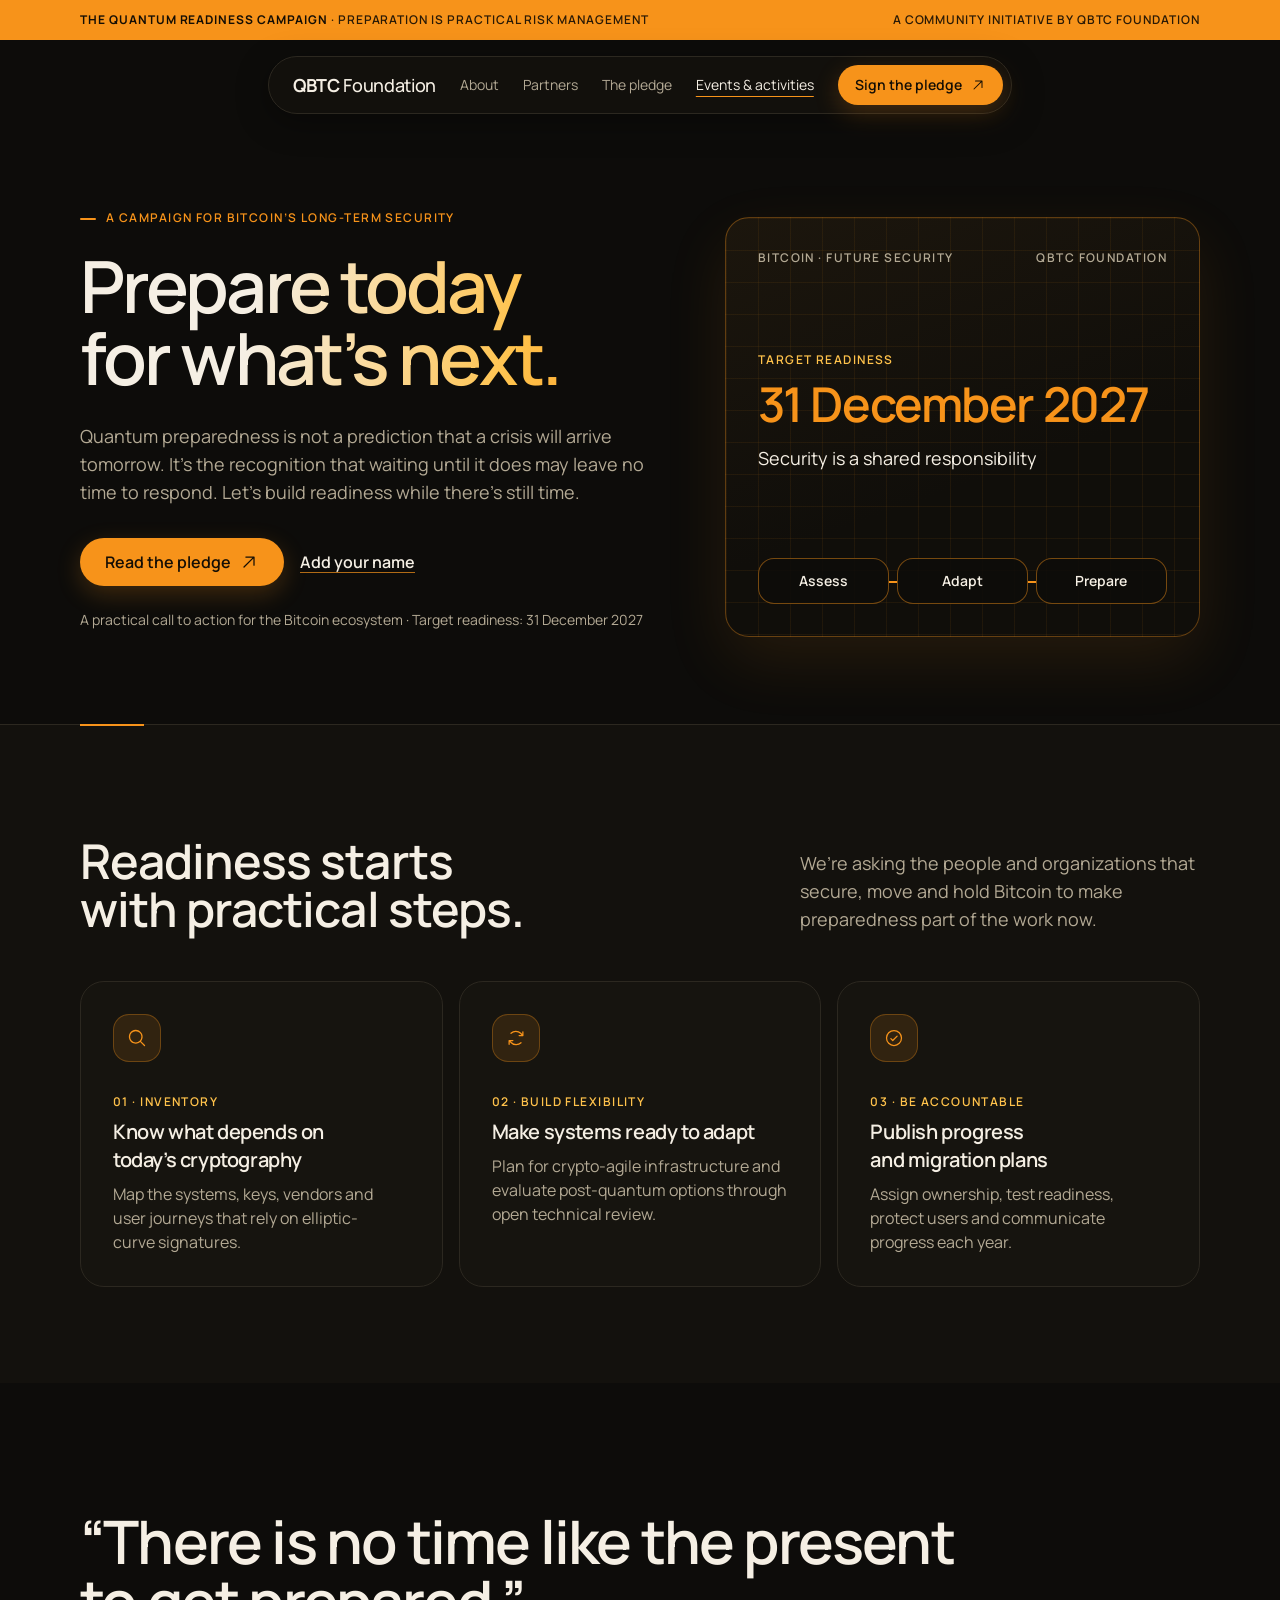
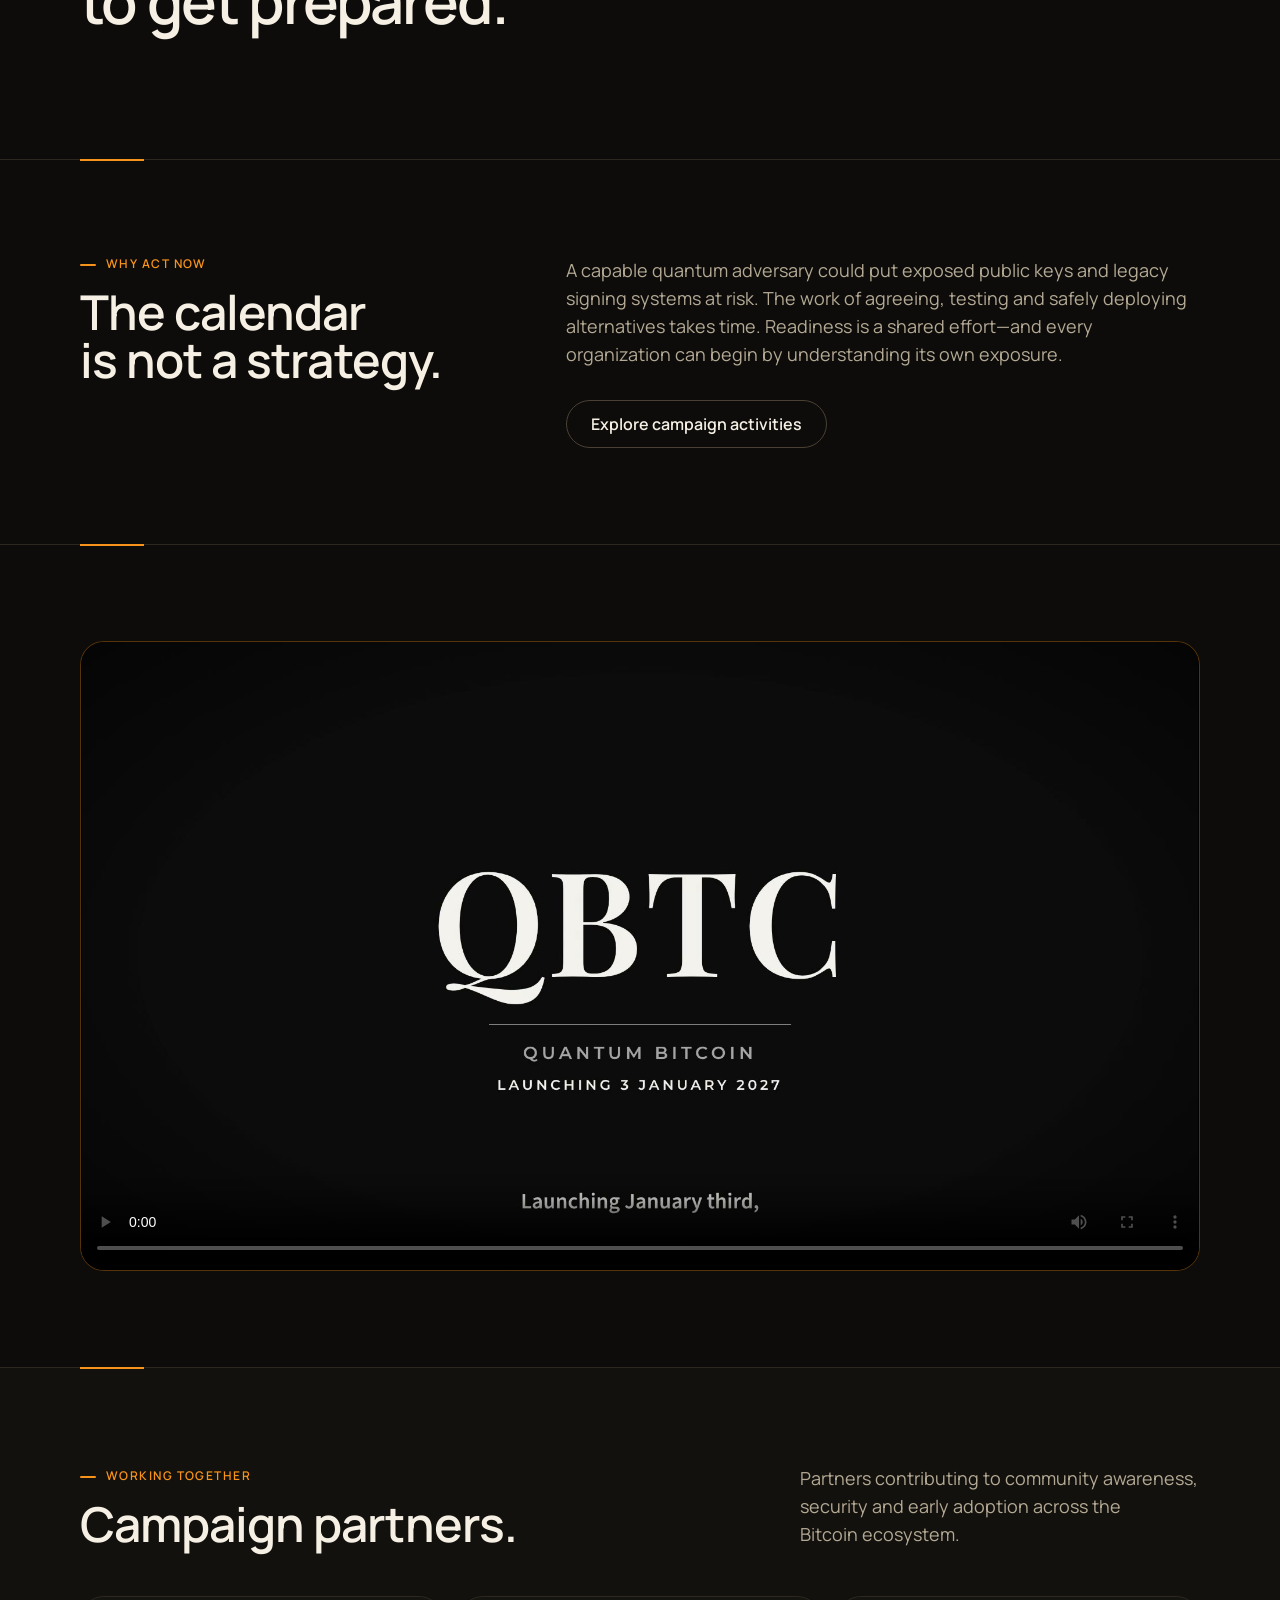
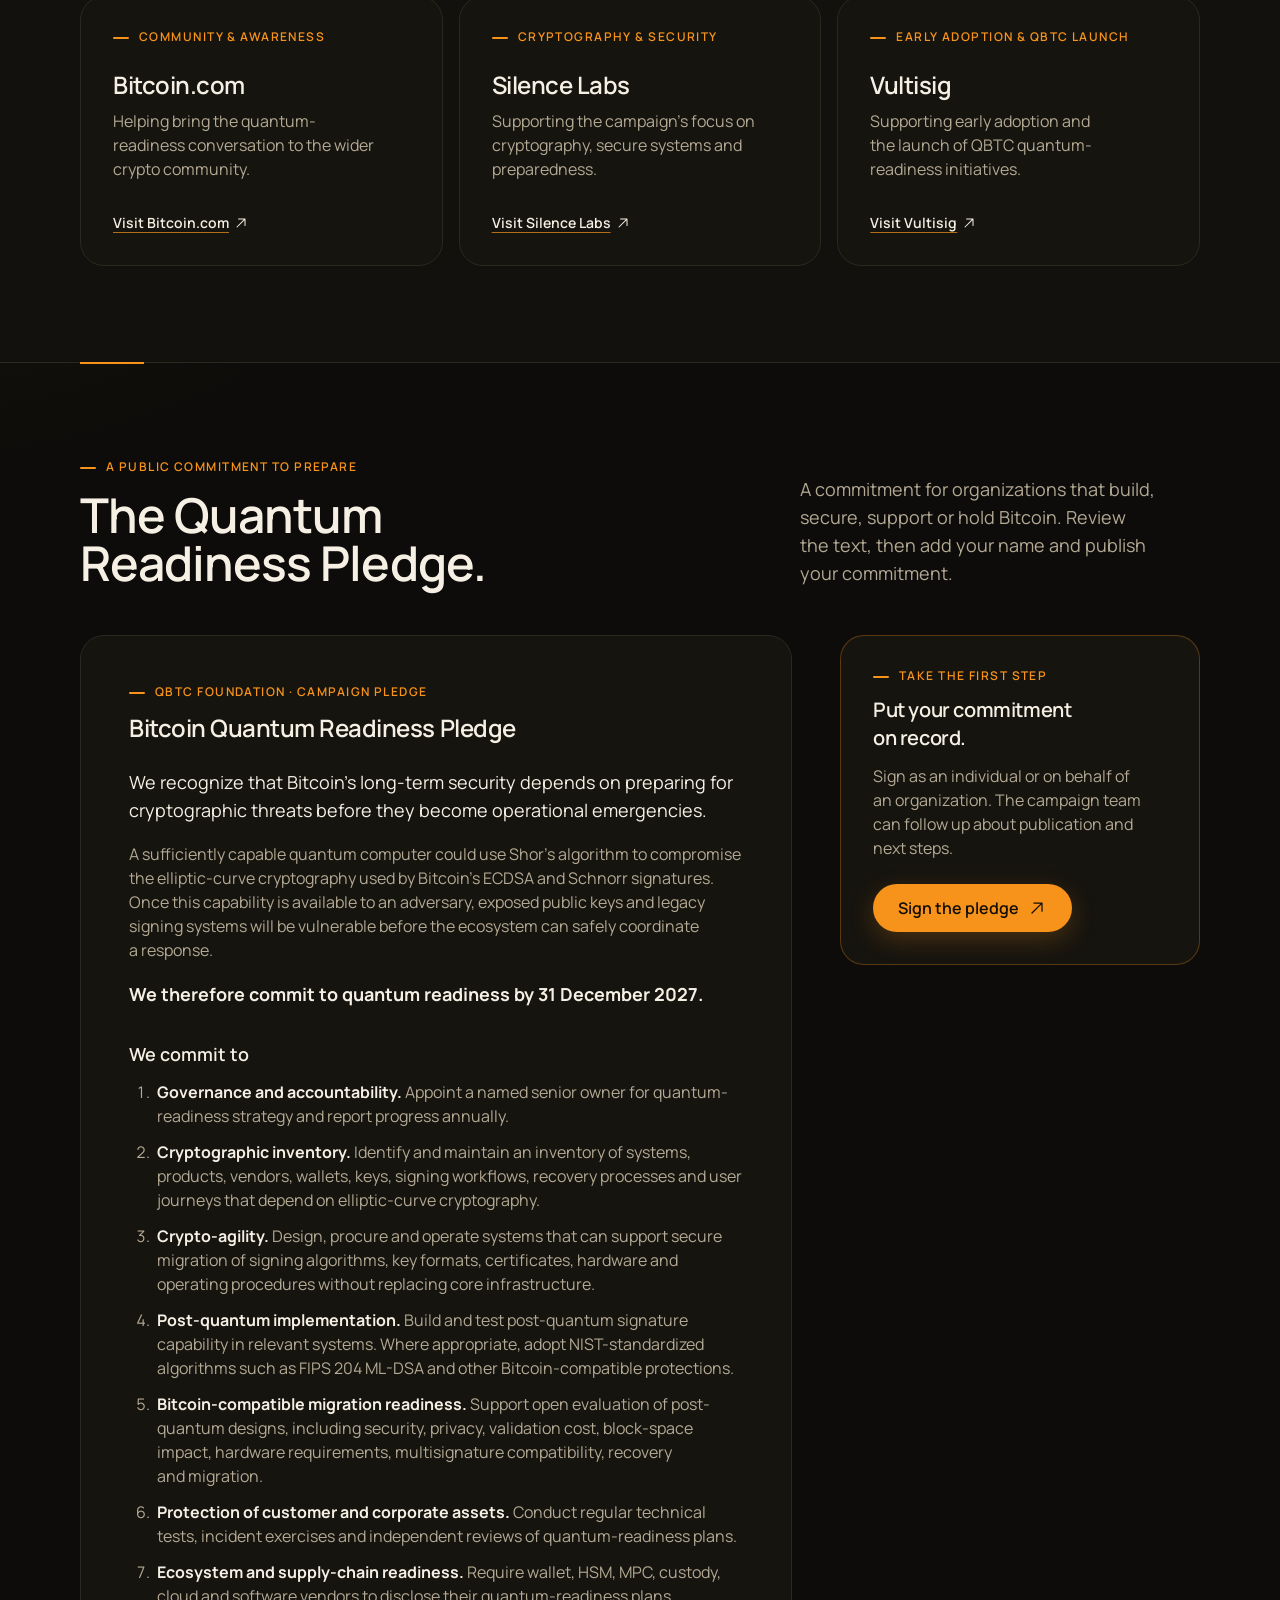
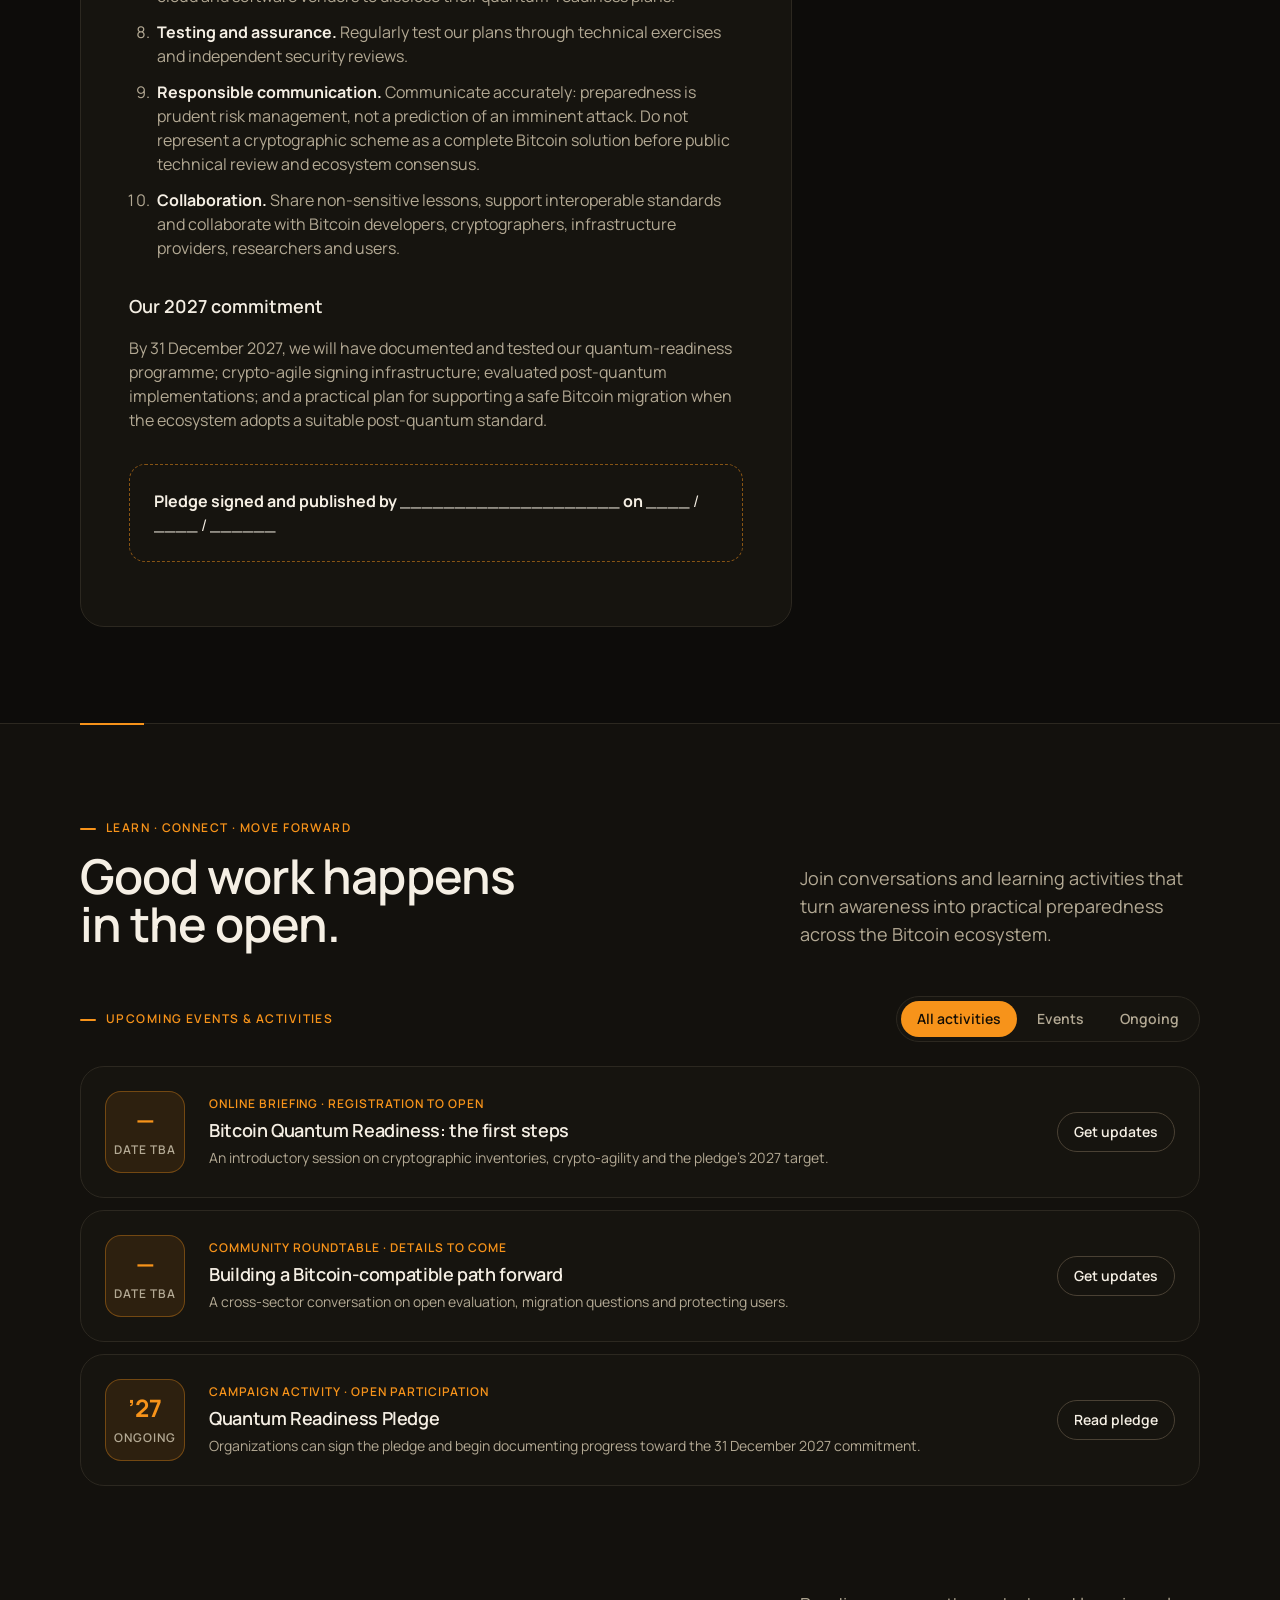
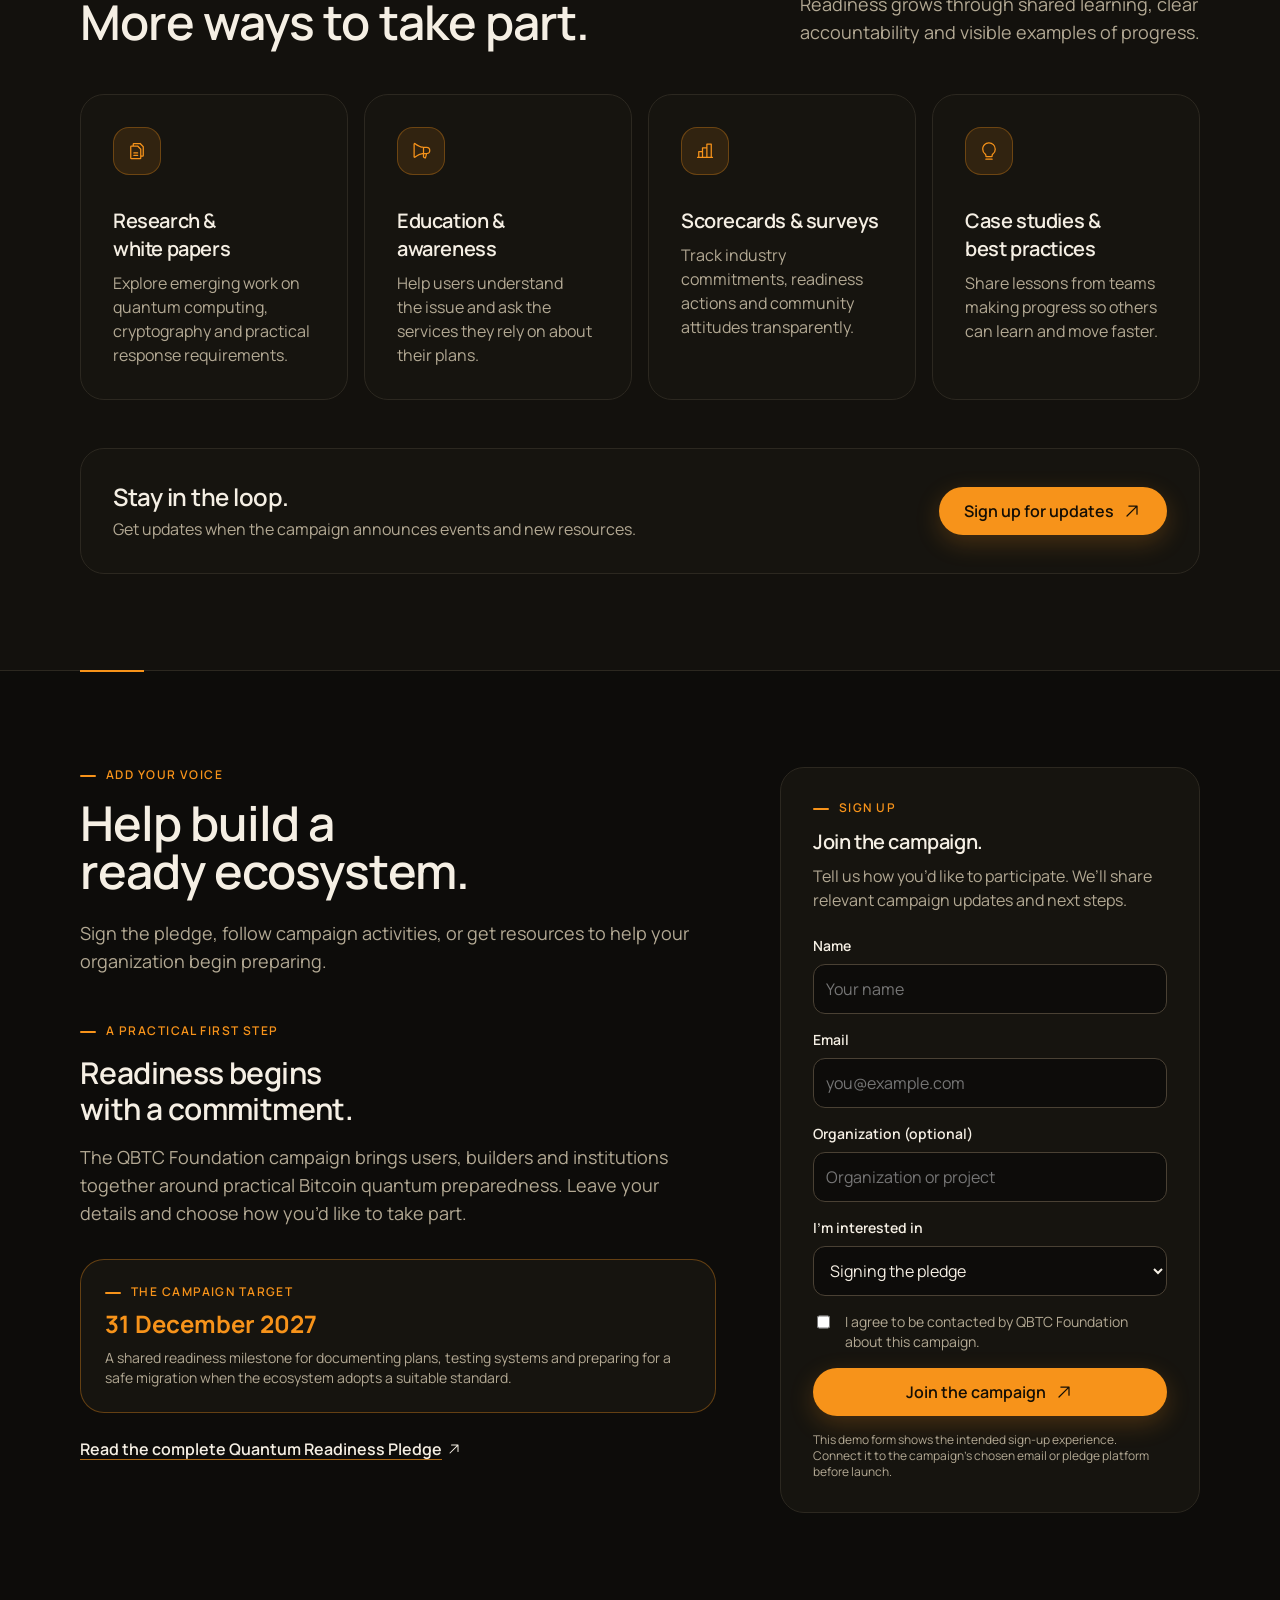
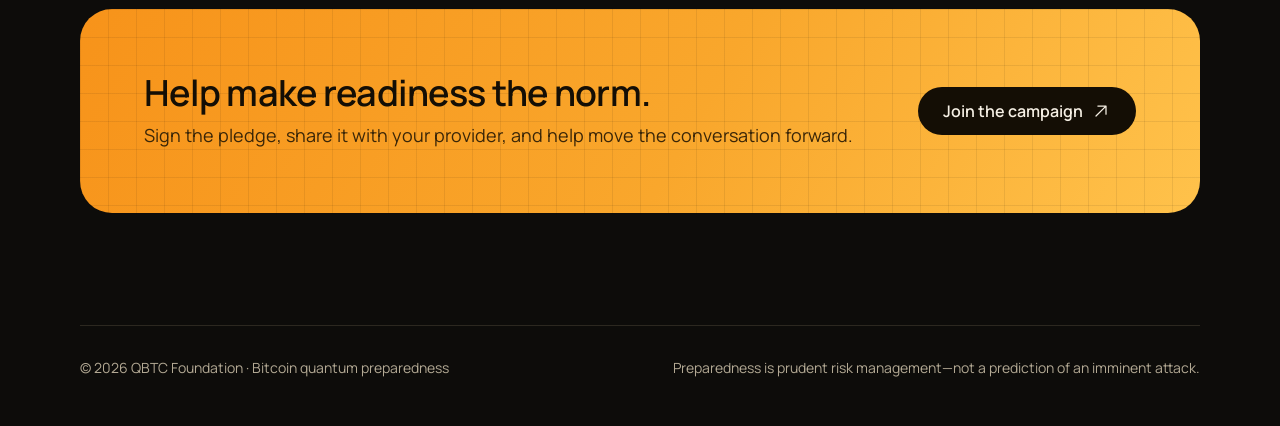
==== commit bf68de08: "style: Bitcoin palette (orange #F7931A accents, warm charcoal base, block-grid motifs), new og.png +" ====
--- a/index.html
+++ b/index.html
@@ -3,7 +3,7 @@
 <head>
 <meta charset="utf-8">
 <meta name="viewport" content="width=device-width, initial-scale=1">
-<meta name="theme-color" content="#101a2d">
+<meta name="theme-color" content="#0d0c0a">
 <title>QBTC Foundation — Prepare Bitcoin for the quantum era</title>
 <meta name="description" content="Join the QBTC Foundation campaign for practical Bitcoin quantum preparedness. Read and sign the Quantum Readiness Pledge.">
 <link rel="canonical" href="https://qbtcfoundation.com/">
@@ -23,12 +23,12 @@
 <link rel="preconnect" href="https://fonts.googleapis.com">
 <link rel="preconnect" href="https://fonts.gstatic.com" crossorigin>
 <link rel="stylesheet" href="https://fonts.googleapis.com/css2?family=Manrope:wght@400;500;600;700&display=swap">
-<link rel="stylesheet" href="/assets/base.css?v=3">
-<link rel="stylesheet" href="/assets/sections.css?v=3">
-<link rel="stylesheet" href="/assets/sections2.css?v=3">
-<link rel="stylesheet" href="/assets/responsive.css?v=3">
-<script src="/site.config.js?v=3"></script>
-<script src="/assets/site.js?v=3" defer></script>
+<link rel="stylesheet" href="/assets/base.css?v=4">
+<link rel="stylesheet" href="/assets/sections.css?v=4">
+<link rel="stylesheet" href="/assets/sections2.css?v=4">
+<link rel="stylesheet" href="/assets/responsive.css?v=4">
+<script src="/site.config.js?v=4"></script>
+<script src="/assets/site.js?v=4" defer></script>
 </head>
 <body>
 <svg width="0" height="0" style="position:absolute" aria-hidden="true">
--- a/assets/base.css
+++ b/assets/base.css
@@ -1,34 +1,34 @@
-:root{--paper:#f7f7f4;--white:#fff;--ink:#101a2d;--muted:#4e5866;--line:#e2e4e1;--soft:#eceee9;--accent:#9a5a12;--dark:#101a2d;--ease:cubic-bezier(.32,.72,0,1);--font:'Manrope',system-ui,sans-serif}
+:root{--paper:#0d0c0a;--white:#17150f;--surface:#16140f;--ink:#f5efe4;--muted:#b3a994;--line:#2c2820;--soft:#13110d;--accent:#f7931a;--gold:#ffc24b;--on-accent:#140e05;--dark:#100e0a;--ease:cubic-bezier(.32,.72,0,1);--font:'Manrope',system-ui,sans-serif}
 *{box-sizing:border-box}html{scroll-behavior:smooth;scroll-padding-top:96px}
-body{margin:0;background:var(--paper);color:var(--ink);font-family:var(--font);font-size:16px;line-height:24px;-webkit-font-smoothing:antialiased}
+body{margin:0;background:radial-gradient(1100px 620px at 85% -8%,rgba(247,147,26,.14),transparent 62%),radial-gradient(900px 500px at -10% 40%,rgba(255,194,75,.05),transparent 60%),var(--paper);color:var(--ink);font-family:var(--font);font-size:16px;line-height:24px;-webkit-font-smoothing:antialiased}
 h1,h2,h3{margin:0;font-weight:600;text-wrap:balance;letter-spacing:-.02em}
 p,li{text-wrap:pretty}a{color:inherit}img,video,iframe{max-width:100%;display:block}
 button,input,select{font:inherit;color:inherit}
 .wrap{width:min(1120px,calc(100% - 48px));margin:0 auto}
-.skip{position:absolute;left:16px;top:-64px;background:var(--ink);color:#fff;padding:8px 12px;border-radius:8px;z-index:100;transition:top .3s var(--ease)}.skip:focus{top:16px}
+.skip{position:absolute;left:16px;top:-64px;background:var(--accent);color:var(--on-accent);padding:8px 12px;border-radius:8px;z-index:100;transition:top .3s var(--ease)}.skip:focus{top:16px}
 :focus-visible{outline:2px solid var(--accent);outline-offset:3px;border-radius:4px}
 .icon{width:20px;height:20px;flex:none}.icon.sm{width:16px;height:16px}
 .eyebrow{font-size:12px;line-height:16px;font-weight:600;letter-spacing:.12em;text-transform:uppercase;color:var(--accent)}
 .muted{color:var(--muted)}
 .btn{display:inline-flex;align-items:center;gap:8px;padding:8px 12px;min-height:48px;padding-inline:24px;border-radius:9999px;border:1px solid transparent;font-size:16px;line-height:24px;font-weight:600;text-decoration:none;cursor:pointer;transition:background .5s var(--ease),transform .5s var(--ease),border-color .5s var(--ease),color .5s var(--ease)}
 .btn:hover{transform:translateY(-2px)}.btn:active{transform:translateY(1px) scale(.98)}
-.btn-primary{background:var(--ink);color:#fff}.btn-primary:hover{background:#24324d}
-.btn-ghost{background:transparent;border-color:#c9cdc8;color:var(--ink)}.btn-ghost:hover{border-color:var(--ink)}
-.btn-light{background:#fff;color:var(--ink)}.btn-light:hover{background:#eceee9}
+.btn-primary{background:var(--accent);color:var(--on-accent);box-shadow:0 8px 24px rgba(247,147,26,.22)}.btn-primary:hover{background:#ffa63d}
+.btn-ghost{background:transparent;border-color:#4a4134;color:var(--ink)}.btn-ghost:hover{border-color:var(--accent);color:var(--gold)}
+.btn-light{background:var(--on-accent);color:var(--ink)}.btn-light:hover{background:#2a1f10}
 .btn-sm{min-height:40px;padding-inline:16px;font-size:14px;line-height:20px}
-.link{display:inline-flex;align-items:center;gap:4px;font-weight:600;text-decoration:underline;text-decoration-color:#c9a06e;text-underline-offset:4px;transition:color .5s var(--ease)}.link:hover{color:var(--accent)}
+.link{display:inline-flex;align-items:center;gap:4px;font-weight:600;text-decoration:underline;text-decoration-color:rgba(247,147,26,.7);text-underline-offset:4px;transition:color .5s var(--ease)}.link:hover{color:var(--gold)}
 /* nav */
 .nav-shell{position:sticky;top:0;z-index:50;padding-top:16px}
-.nav{margin:0 auto;width:max-content;max-width:calc(100% - 32px);display:flex;align-items:center;gap:24px;padding:8px 8px 8px 24px;border-radius:9999px;background:rgba(255,255,255,.8);backdrop-filter:blur(16px);-webkit-backdrop-filter:blur(16px);border:1px solid var(--line);box-shadow:0 8px 32px rgba(16,26,45,.06)}
+.nav{margin:0 auto;width:max-content;max-width:calc(100% - 32px);display:flex;align-items:center;gap:24px;padding:8px 8px 8px 24px;border-radius:9999px;background:rgba(20,18,14,.82);backdrop-filter:blur(16px);-webkit-backdrop-filter:blur(16px);border:1px solid var(--line);box-shadow:0 8px 32px rgba(0,0,0,.35)}
 .brand{font-weight:700;font-size:18px;line-height:28px;letter-spacing:-.02em;text-decoration:none;white-space:nowrap}.brand span{font-weight:500}
 .navlinks{display:flex;gap:24px;font-size:14px;line-height:20px}
 .navlinks a{text-decoration:none;color:var(--muted);transition:color .5s var(--ease)}.navlinks a:hover,.navlinks a[aria-current="true"]{color:var(--ink)}
 .navlinks a[aria-current="true"]{text-decoration:underline;text-underline-offset:6px;text-decoration-color:var(--accent)}
-.burger{display:none;position:relative;width:40px;height:40px;border:0;border-radius:9999px;background:var(--ink);cursor:pointer}
-.burger i{position:absolute;left:12px;width:16px;height:2px;background:#fff;border-radius:2px;transition:transform .7s var(--ease),top .7s var(--ease)}
+.burger{display:none;position:relative;width:40px;height:40px;border:0;border-radius:9999px;background:var(--accent);cursor:pointer}
+.burger i{position:absolute;left:12px;width:16px;height:2px;background:var(--on-accent);border-radius:2px;transition:transform .7s var(--ease),top .7s var(--ease)}
 .burger i:first-child{top:15px}.burger i:last-child{top:23px}
 .menu-open .burger i:first-child{top:19px;transform:rotate(45deg)}.menu-open .burger i:last-child{top:19px;transform:rotate(-45deg)}
-.overlay{position:fixed;inset:0;z-index:40;background:rgba(247,247,244,.8);backdrop-filter:blur(64px);-webkit-backdrop-filter:blur(64px);display:flex;flex-direction:column;justify-content:center;gap:24px;padding:96px 32px;opacity:0;pointer-events:none;transition:opacity .7s var(--ease)}
+.overlay{position:fixed;inset:0;z-index:40;background:rgba(13,12,10,.88);backdrop-filter:blur(64px);-webkit-backdrop-filter:blur(64px);display:flex;flex-direction:column;justify-content:center;gap:24px;padding:96px 32px;opacity:0;pointer-events:none;transition:opacity .7s var(--ease)}
 .overlay a{font-size:30px;line-height:36px;font-weight:600;text-decoration:none;transform:translateY(48px);opacity:0;transition:transform .7s var(--ease),opacity .7s var(--ease)}
 .menu-open .overlay{opacity:1;pointer-events:auto}.menu-open .overlay a{transform:none;opacity:1}
 .overlay a:nth-child(2){transition-delay:.1s}.overlay a:nth-child(3){transition-delay:.15s}.overlay a:nth-child(4){transition-delay:.2s}.overlay a:nth-child(5){transition-delay:.25s}
--- a/assets/sections.css
+++ b/assets/sections.css
@@ -1,37 +1,40 @@
 .section{padding:96px 0}
 .head{display:flex;justify-content:space-between;align-items:flex-end;gap:32px;margin-bottom:48px}
 .head h2,.h2{font-size:48px;line-height:1;margin-top:16px}
+.eyebrow::before{content:"";display:inline-block;width:16px;height:2px;margin-right:10px;vertical-align:middle;background:var(--accent);border-radius:2px}
+.section{border-top:1px solid var(--line);position:relative}.section::before{content:"";position:absolute;top:-1px;left:max(24px,calc(50% - 560px));width:64px;height:2px;background:var(--accent)}
 .head p{max-width:400px;margin:0;color:var(--muted);font-size:18px;line-height:28px}
 /* topline */
-.topline{background:var(--dark);color:#d9dee5;font-size:12px;line-height:16px;letter-spacing:.08em;text-transform:uppercase;font-weight:600}
-.topline .wrap{display:flex;justify-content:space-between;gap:16px;padding:12px 0}.topline strong{color:#fff;font-weight:700}
+.topline{background:var(--accent);color:#2a1a06;font-size:12px;line-height:16px;letter-spacing:.08em;text-transform:uppercase;font-weight:600}
+.topline .wrap{display:flex;justify-content:space-between;gap:16px;padding:12px 0}.topline strong{color:var(--on-accent);font-weight:700}
 /* hero */
 .hero{padding:96px 0 80px;display:grid;grid-template-columns:1.1fr .9fr;gap:64px;align-items:center}
-.hero h1{font-size:72px;line-height:1;letter-spacing:-.04em;margin:24px 0;max-width:680px;background:linear-gradient(90deg,#000,#666);-webkit-background-clip:text;background-clip:text;color:transparent;padding-bottom:4px}
+.hero h1{font-size:72px;line-height:1;letter-spacing:-.04em;margin:24px 0;max-width:680px;background:linear-gradient(100deg,var(--ink) 30%,var(--gold) 75%,var(--accent));-webkit-background-clip:text;background-clip:text;color:transparent;padding-bottom:4px}
 .lede{font-size:18px;line-height:28px;color:var(--muted);max-width:680px;margin:0}
 .actions{display:flex;flex-wrap:wrap;align-items:center;gap:16px;margin-top:32px}
 .fine{margin-top:24px;font-size:14px;line-height:20px;color:var(--muted)}
-.panel{background:var(--dark);color:#fff;border-radius:24px;padding:32px;min-height:420px;display:flex;flex-direction:column;justify-content:space-between}
-.panel .meta{display:flex;justify-content:space-between;gap:16px;font-size:12px;line-height:16px;letter-spacing:.12em;text-transform:uppercase;color:#9aa6b6;font-weight:600}
-.panel .date{font-size:12px;line-height:16px;letter-spacing:.12em;text-transform:uppercase;color:#9aa6b6;font-weight:600}
-.panel .big{font-size:48px;line-height:1;font-weight:600;letter-spacing:-.03em;margin:12px 0 16px}
-.panel .claim{font-size:18px;line-height:28px;color:#d9dee5;margin:0}
+.panel{background:linear-gradient(rgba(247,147,26,.07) 1px,transparent 1px) 0 0/32px 32px,linear-gradient(90deg,rgba(247,147,26,.07) 1px,transparent 1px) 0 0/32px 32px,linear-gradient(160deg,#1c160d,var(--dark) 60%);border:1px solid rgba(247,147,26,.35);box-shadow:0 24px 64px rgba(247,147,26,.10);color:var(--ink);border-radius:24px;padding:32px;min-height:420px;display:flex;flex-direction:column;justify-content:space-between}
+.panel .meta{display:flex;justify-content:space-between;gap:16px;font-size:12px;line-height:16px;letter-spacing:.12em;text-transform:uppercase;color:var(--muted);font-weight:600}
+.panel .date{font-size:12px;line-height:16px;letter-spacing:.12em;text-transform:uppercase;color:var(--gold);font-weight:600}
+.panel .big{font-size:48px;line-height:1;font-weight:600;letter-spacing:-.03em;margin:12px 0 16px;color:var(--accent)}
+.panel .claim{font-size:18px;line-height:28px;color:var(--ink);margin:0}
 .steps{display:grid;grid-template-columns:repeat(3,1fr);gap:8px}
-.steps span{border:1px solid rgba(255,255,255,.16);border-radius:16px;padding:12px;font-size:14px;line-height:20px;font-weight:600;text-align:center}
+.steps span{position:relative;background:rgba(13,12,10,.85);border:1px solid rgba(247,147,26,.45);border-radius:16px;padding:12px;font-size:14px;line-height:20px;font-weight:600;text-align:center}
 /* cards */
+.steps span+span::before{content:"";position:absolute;left:-9px;top:50%;width:8px;height:2px;background:var(--accent)}
 .band-soft{background:var(--soft)}
 .cards{display:grid;grid-template-columns:repeat(3,1fr);gap:16px}
-.card{background:#fff;border:1px solid var(--line);border-radius:24px;padding:32px}
-.card .ic{width:48px;height:48px;border-radius:16px;background:var(--soft);display:grid;place-items:center;color:var(--accent);margin-bottom:32px}
-.card .k{font-size:12px;line-height:16px;letter-spacing:.12em;text-transform:uppercase;color:var(--muted);font-weight:600;margin-bottom:8px}
+.card{background:var(--surface);border:1px solid var(--line);border-radius:24px;padding:32px}
+.card .ic{width:48px;height:48px;border-radius:16px;background:rgba(247,147,26,.12);border:1px solid rgba(247,147,26,.3);display:grid;place-items:center;color:var(--accent);margin-bottom:32px}
+.card .k{font-size:12px;line-height:16px;letter-spacing:.12em;text-transform:uppercase;color:var(--gold);font-weight:600;margin-bottom:8px}
 .card h3{font-size:20px;line-height:28px;margin-bottom:8px}
 .card p{margin:0;color:var(--muted);font-size:16px;line-height:24px}
 /* tagline reveal */
 .tagline{padding:128px 0}
 .tagline p{font-size:60px;line-height:1;font-weight:600;letter-spacing:-.03em;max-width:880px;margin:0}
-.tagline .w{color:rgba(16,26,45,.28);transition:color .7s var(--ease)}.tagline .w.on{color:var(--ink)}
+.tagline .w{color:rgba(245,239,228,.18);transition:color .7s var(--ease)}.tagline .w.on{color:var(--ink)}
 /* why */
 .why{display:grid;grid-template-columns:.8fr 1.2fr;gap:64px;align-items:start}
 .why .lede{margin-bottom:32px}
 /* video */
-.video{border-radius:24px;overflow:hidden;background:#000;aspect-ratio:16/9}.video video,.video iframe{width:100%;height:100%;border:0}
+.video{border-radius:24px;overflow:hidden;background:#000;border:1px solid rgba(247,147,26,.35);aspect-ratio:16/9}.video video,.video iframe{width:100%;height:100%;border:0}
--- a/assets/sections2.css
+++ b/assets/sections2.css
@@ -1,56 +1,56 @@
 /* partners */
 .partners{display:grid;grid-template-columns:repeat(3,1fr);gap:16px}
-.partner{display:flex;flex-direction:column;background:#fff;border:1px solid var(--line);border-radius:24px;padding:32px;text-decoration:none;transition:border-color .7s var(--ease),transform .7s var(--ease)}
-.partner:hover{border-color:var(--ink);transform:translateY(-4px)}
+.partner{display:flex;flex-direction:column;background:var(--surface);border:1px solid var(--line);border-radius:24px;padding:32px;text-decoration:none;transition:border-color .7s var(--ease),transform .7s var(--ease)}
+.partner:hover{border-color:var(--accent);transform:translateY(-4px)}
 .partner h3{font-size:24px;line-height:32px;margin:24px 0 8px}
 .partner p{margin:0 0 32px;color:var(--muted)}
 .partner .link{margin-top:auto;font-size:14px;line-height:20px}
 /* pledge */
 .pledge-grid{display:grid;grid-template-columns:1fr 360px;gap:48px;align-items:start}
-.doc{background:#fff;border:1px solid var(--line);border-radius:24px;padding:48px}
+.doc{background:var(--surface);border:1px solid var(--line);border-radius:24px;padding:48px}
 .doc h3{font-size:24px;line-height:32px;margin:0 0 24px}
 .doc h4{font-size:18px;line-height:28px;font-weight:600;margin:32px 0 12px}
 .doc p,.doc li{color:var(--muted);font-size:16px;line-height:24px}
 .doc p.strong{color:var(--ink);font-size:18px;line-height:28px}
 .doc ol{padding-left:24px;margin:0}.doc li{margin:12px 0;padding-left:4px}.doc li strong{color:var(--ink)}
-.doc .sign{margin-top:32px;padding:24px;border:1px dashed #c9cdc8;border-radius:16px;color:var(--ink)}
-.aside{position:sticky;top:96px;background:var(--soft);border-radius:24px;padding:32px}
+.doc .sign{margin-top:32px;padding:24px;border:1px dashed rgba(247,147,26,.5);border-radius:16px;color:var(--ink)}
+.aside{position:sticky;top:96px;background:var(--surface);border:1px solid rgba(247,147,26,.3);border-radius:24px;padding:32px}
 .aside h3{font-size:20px;line-height:28px;margin:12px 0}
 .aside p{color:var(--muted);margin:0 0 24px}
 /* events */
 .toolbar{display:flex;justify-content:space-between;align-items:center;gap:24px;margin-bottom:24px}
-.tabs{display:flex;gap:4px;padding:4px;background:#fff;border:1px solid var(--line);border-radius:9999px}
+.tabs{display:flex;gap:4px;padding:4px;background:var(--surface);border:1px solid var(--line);border-radius:9999px}
 .tab{border:0;background:transparent;padding:8px 16px;border-radius:9999px;font-size:14px;line-height:20px;font-weight:600;color:var(--muted);cursor:pointer;transition:background .5s var(--ease),color .5s var(--ease)}
-.tab[aria-selected="true"]{background:var(--ink);color:#fff}
+.tab[aria-selected="true"]{background:var(--accent);color:var(--on-accent)}
 .events{display:grid;gap:12px}
-.event{display:grid;grid-template-columns:80px 1fr auto;gap:24px;align-items:center;background:#fff;border:1px solid var(--line);border-radius:24px;padding:24px}
+.event{position:relative;display:grid;grid-template-columns:80px 1fr auto;gap:24px;align-items:center;background:var(--surface);border:1px solid var(--line);border-radius:24px;padding:24px}
 .event[hidden]{display:none}
-.datebox{background:var(--soft);border-radius:16px;text-align:center;padding:12px 4px}
-.datebox strong{display:block;font-size:24px;line-height:32px}.datebox span{font-size:12px;line-height:16px;font-weight:600;letter-spacing:.08em;color:var(--muted)}
+.datebox{background:rgba(247,147,26,.1);border:1px solid rgba(247,147,26,.35);border-radius:16px;text-align:center;padding:12px 4px}
+.datebox strong{display:block;font-size:24px;line-height:32px;color:var(--accent)}.datebox span{font-size:12px;line-height:16px;font-weight:600;letter-spacing:.08em;color:var(--muted)}
 .event .tag{font-size:12px;line-height:16px;letter-spacing:.08em;text-transform:uppercase;font-weight:600;color:var(--accent);margin-bottom:4px}
 .event h3{font-size:18px;line-height:28px;margin-bottom:4px}.event p{margin:0;color:var(--muted);font-size:14px;line-height:20px}
 .activities{display:grid;grid-template-columns:repeat(4,1fr);gap:16px}
 /* signup */
 .signup-grid{display:grid;grid-template-columns:1fr 420px;gap:64px;align-items:start}
-.target{margin-top:32px;padding:24px;background:var(--soft);border-radius:24px}
-.target strong{display:block;font-size:24px;line-height:32px;margin:8px 0}
+.target{margin-top:32px;padding:24px;background:var(--surface);border:1px solid rgba(247,147,26,.35);border-radius:24px}
+.target strong{display:block;font-size:24px;line-height:32px;margin:8px 0;color:var(--accent)}
 .target p{margin:0;color:var(--muted);font-size:14px;line-height:20px}
-.form-card{background:#fff;border:1px solid var(--line);border-radius:24px;padding:32px}
+.form-card{background:var(--surface);border:1px solid var(--line);border-radius:24px;padding:32px}
 .form-card h3{font-size:20px;line-height:28px;margin:12px 0 8px}.form-card>p{color:var(--muted);margin:0 0 24px}
 .form{display:grid;gap:16px}
 .field label{display:block;font-size:14px;line-height:20px;font-weight:600;margin-bottom:8px}
-.field input,.field select{width:100%;min-height:48px;padding:12px;border:1px solid #c9cdc8;border-radius:12px;background:#fff;transition:border-color .5s var(--ease)}
-.field input:focus,.field select:focus{outline:none;border-color:var(--ink);box-shadow:0 0 0 3px rgba(154,90,18,.2)}
-.field .err{display:none;margin-top:4px;font-size:14px;line-height:20px;color:#a3261b}.field.bad .err{display:block}.field.bad input{border-color:#a3261b}
-.check{display:flex;gap:12px;font-size:14px;line-height:20px;color:var(--muted)}.check input{margin-top:2px;width:16px;height:16px;accent-color:var(--ink)}
+.field input,.field select{width:100%;min-height:48px;padding:12px;border:1px solid #4a4134;border-radius:12px;background:var(--paper);transition:border-color .5s var(--ease)}
+.field input:focus,.field select:focus{outline:none;border-color:var(--accent);box-shadow:0 0 0 3px rgba(247,147,26,.25)}
+.field .err{display:none;margin-top:4px;font-size:14px;line-height:20px;color:#ff8f7d}.field.bad .err{display:block}.field.bad input{border-color:#ff8f7d}
+.check{display:flex;gap:12px;font-size:14px;line-height:20px;color:var(--muted)}.check input{margin-top:2px;width:16px;height:16px;accent-color:var(--accent)}
 .form .btn{justify-content:center}
 .note{font-size:12px;line-height:16px;color:var(--muted);margin:0}
-.ok{display:none;background:#dcebe4;color:#194739;border-radius:12px;padding:12px;font-size:14px;line-height:20px}.ok.show{display:block}
+.ok{display:none;background:#132a20;color:#a8e6c8;border-radius:12px;padding:12px;font-size:14px;line-height:20px}.ok.show{display:block}
 /* final band + footer */
-.final{background:var(--dark);color:#fff;border-radius:32px;padding:64px;display:flex;justify-content:space-between;align-items:center;gap:32px}
-.final h2{font-size:36px;line-height:40px;margin-bottom:8px}.final p{margin:0;color:#c4cbd4;font-size:18px;line-height:28px}
+.final{background:linear-gradient(rgba(20,14,5,.08) 1px,transparent 1px) 0 0/28px 28px,linear-gradient(90deg,rgba(20,14,5,.08) 1px,transparent 1px) 0 0/28px 28px,linear-gradient(120deg,#f7931a,#f9a72c 55%,#ffc24b);color:var(--on-accent);border-radius:32px;padding:64px;display:flex;justify-content:space-between;align-items:center;gap:32px}
+.final h2{font-size:36px;line-height:40px;margin-bottom:8px}.final p{margin:0;color:#3a2608;font-size:18px;line-height:28px}
 .footer{padding:48px 0;font-size:14px;line-height:20px;color:var(--muted)}
 .footer .wrap{display:flex;justify-content:space-between;gap:24px;border-top:1px solid var(--line);padding-top:32px}
-.loop{margin-top:48px;display:flex;justify-content:space-between;align-items:center;gap:24px;background:#fff;border:1px solid var(--line);border-radius:24px;padding:32px}
+.loop{margin-top:48px;display:flex;justify-content:space-between;align-items:center;gap:24px;background:var(--surface);border:1px solid var(--line);border-radius:24px;padding:32px}
 .loop h3{font-size:24px;line-height:32px;margin-bottom:4px}.loop p{margin:0;color:var(--muted)}
 @media (max-width:640px){.loop{display:block;padding:24px}.loop .btn{margin-top:16px}}
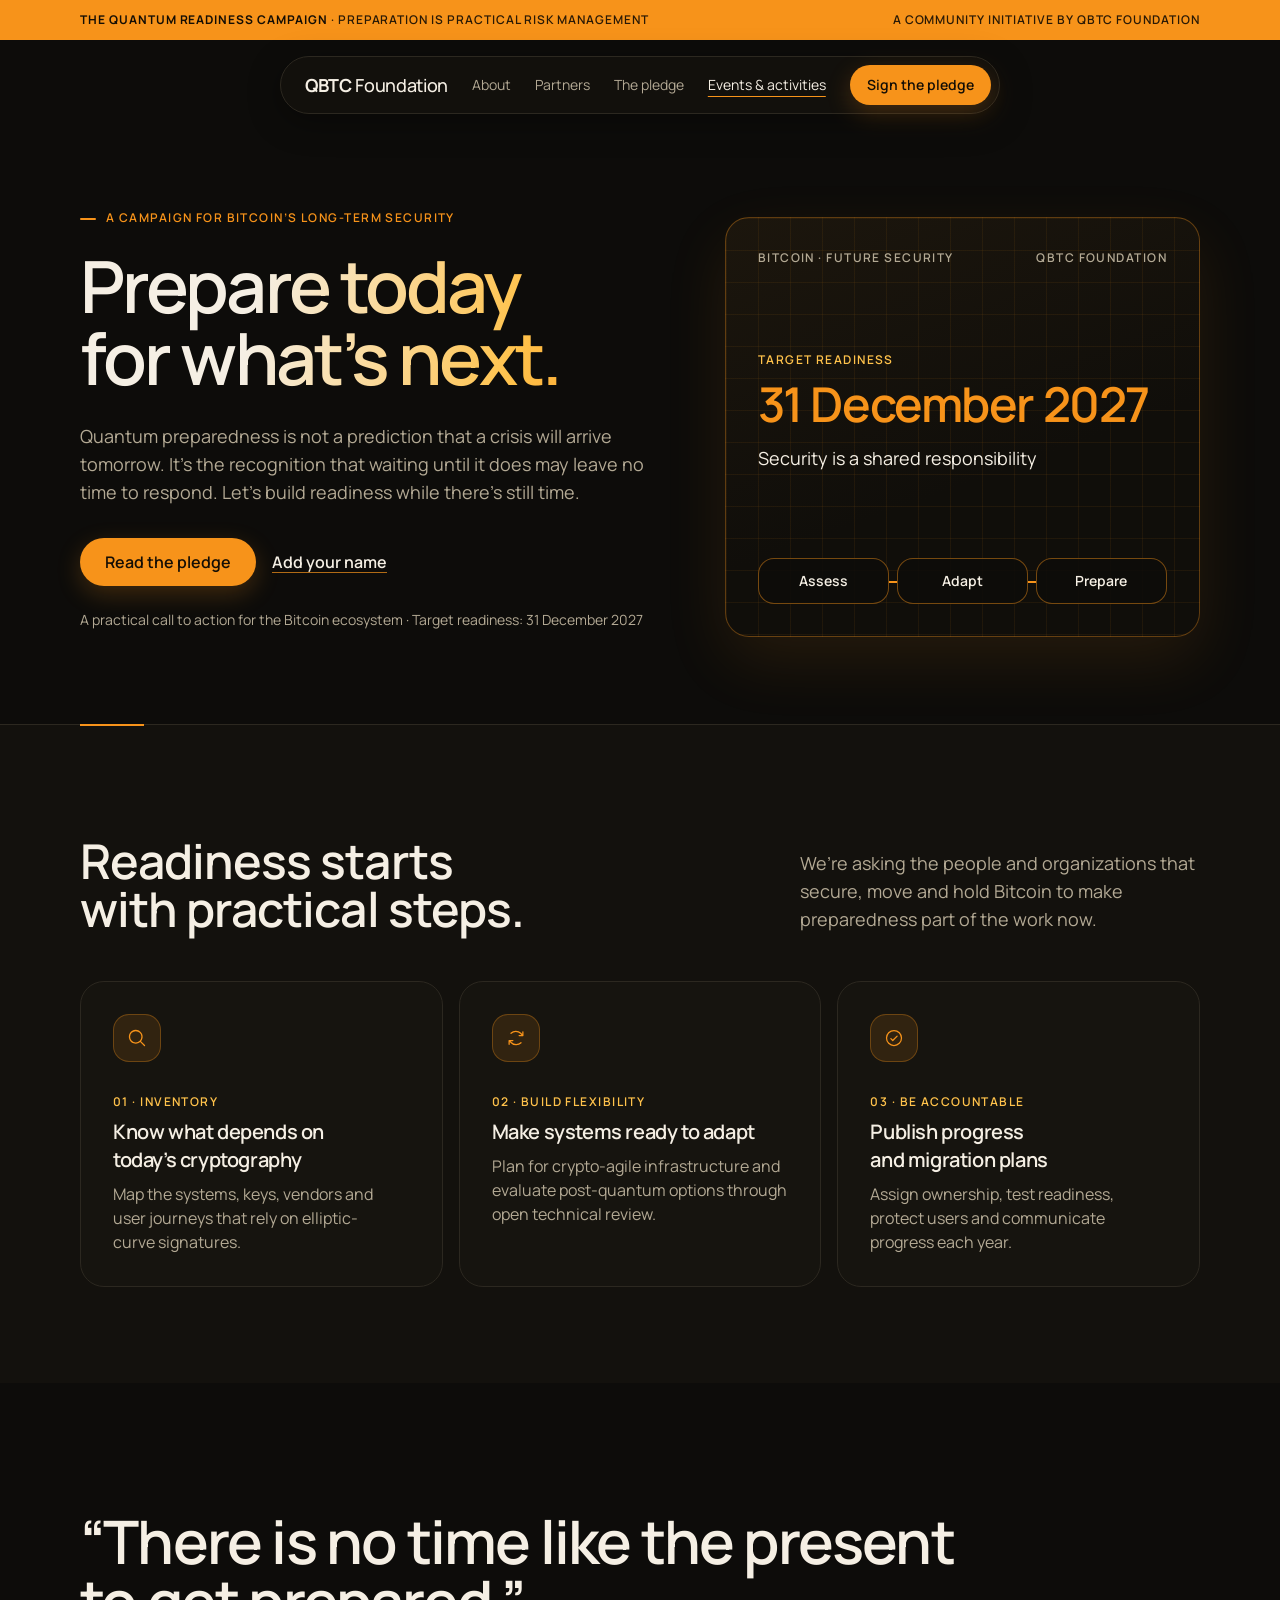
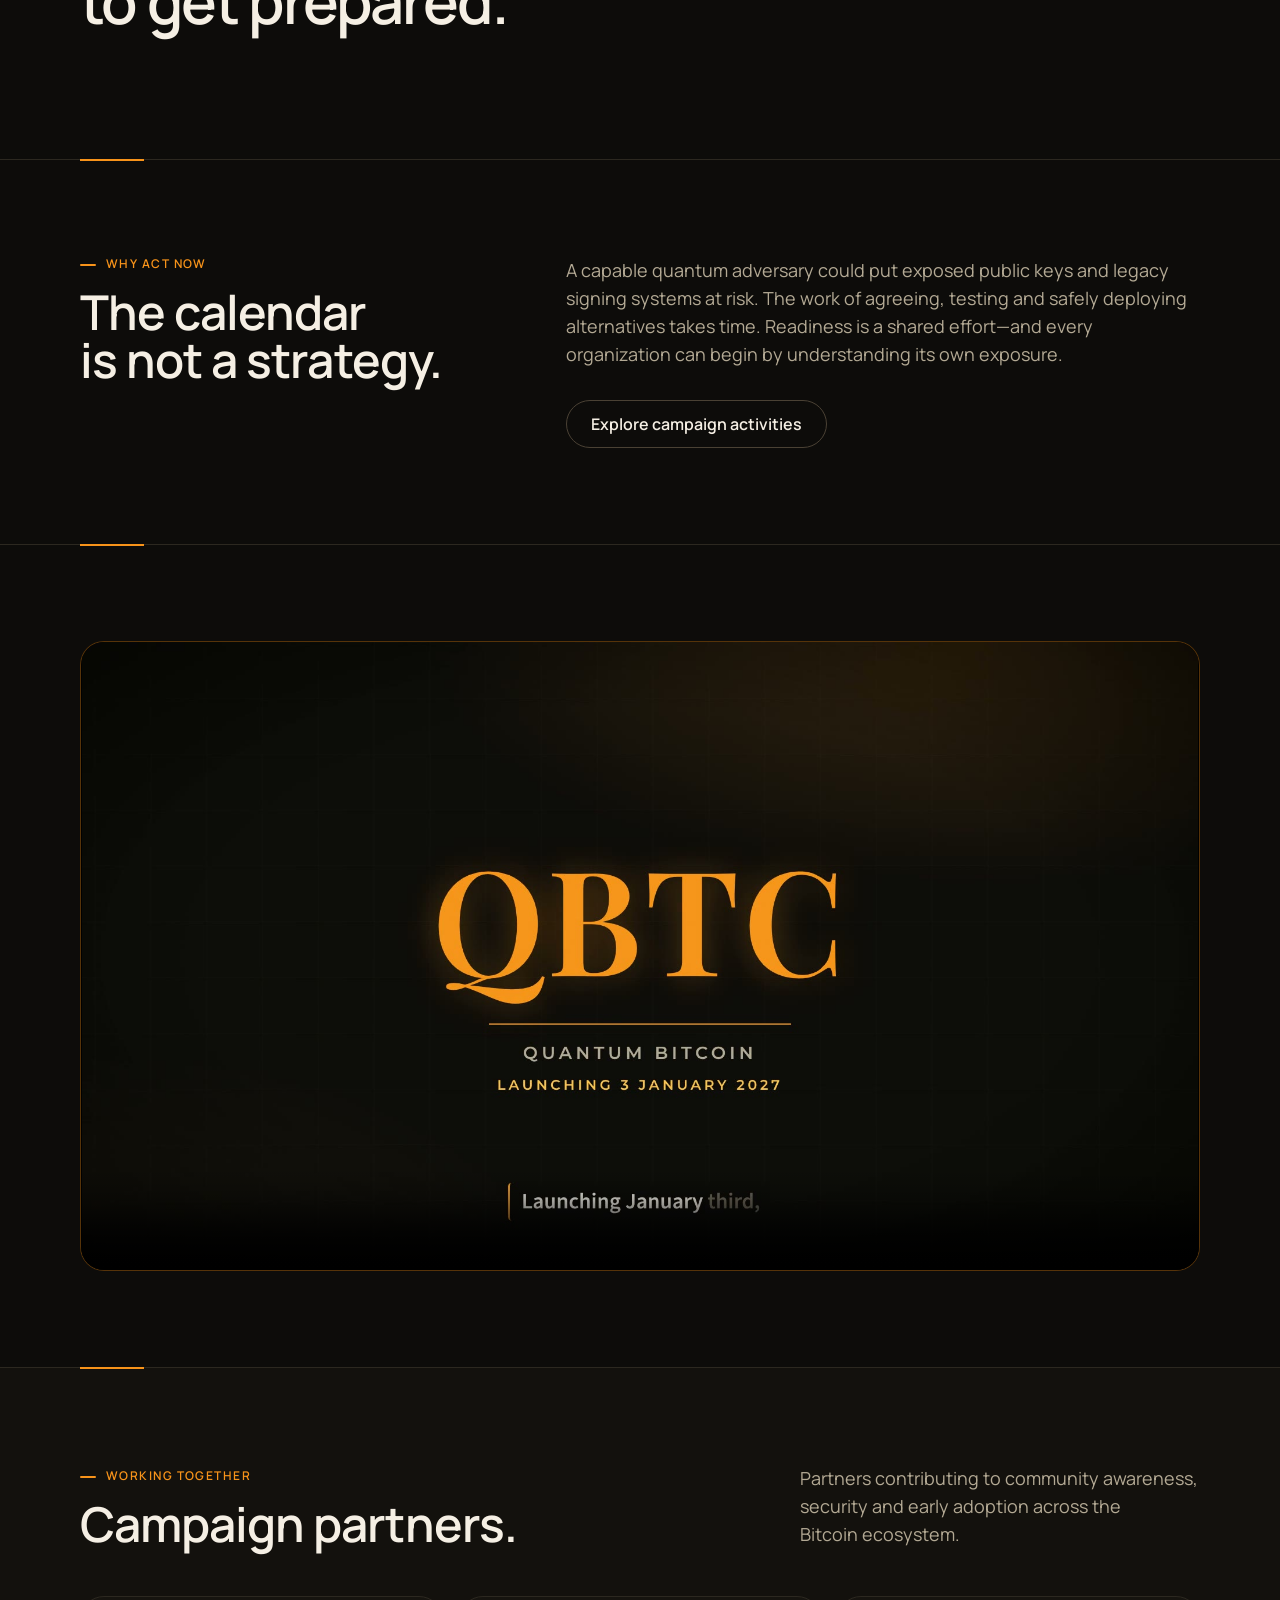
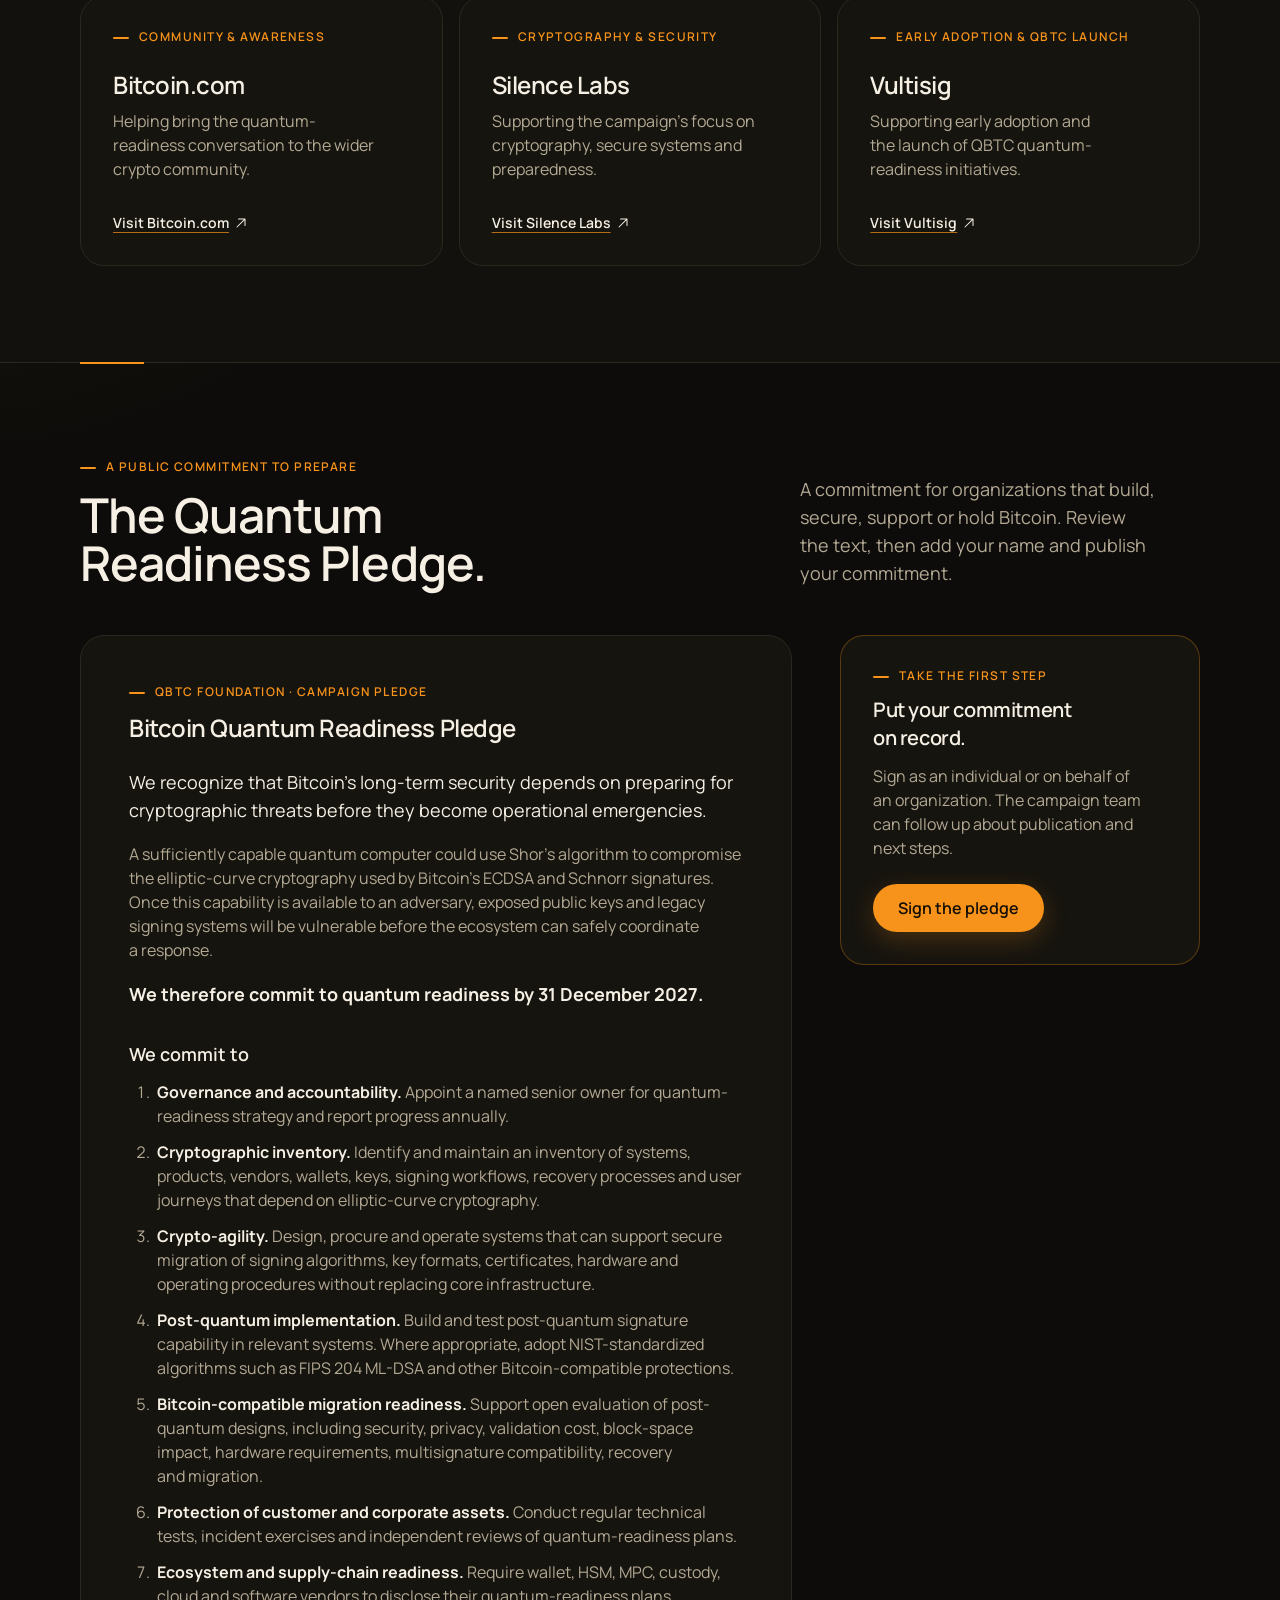
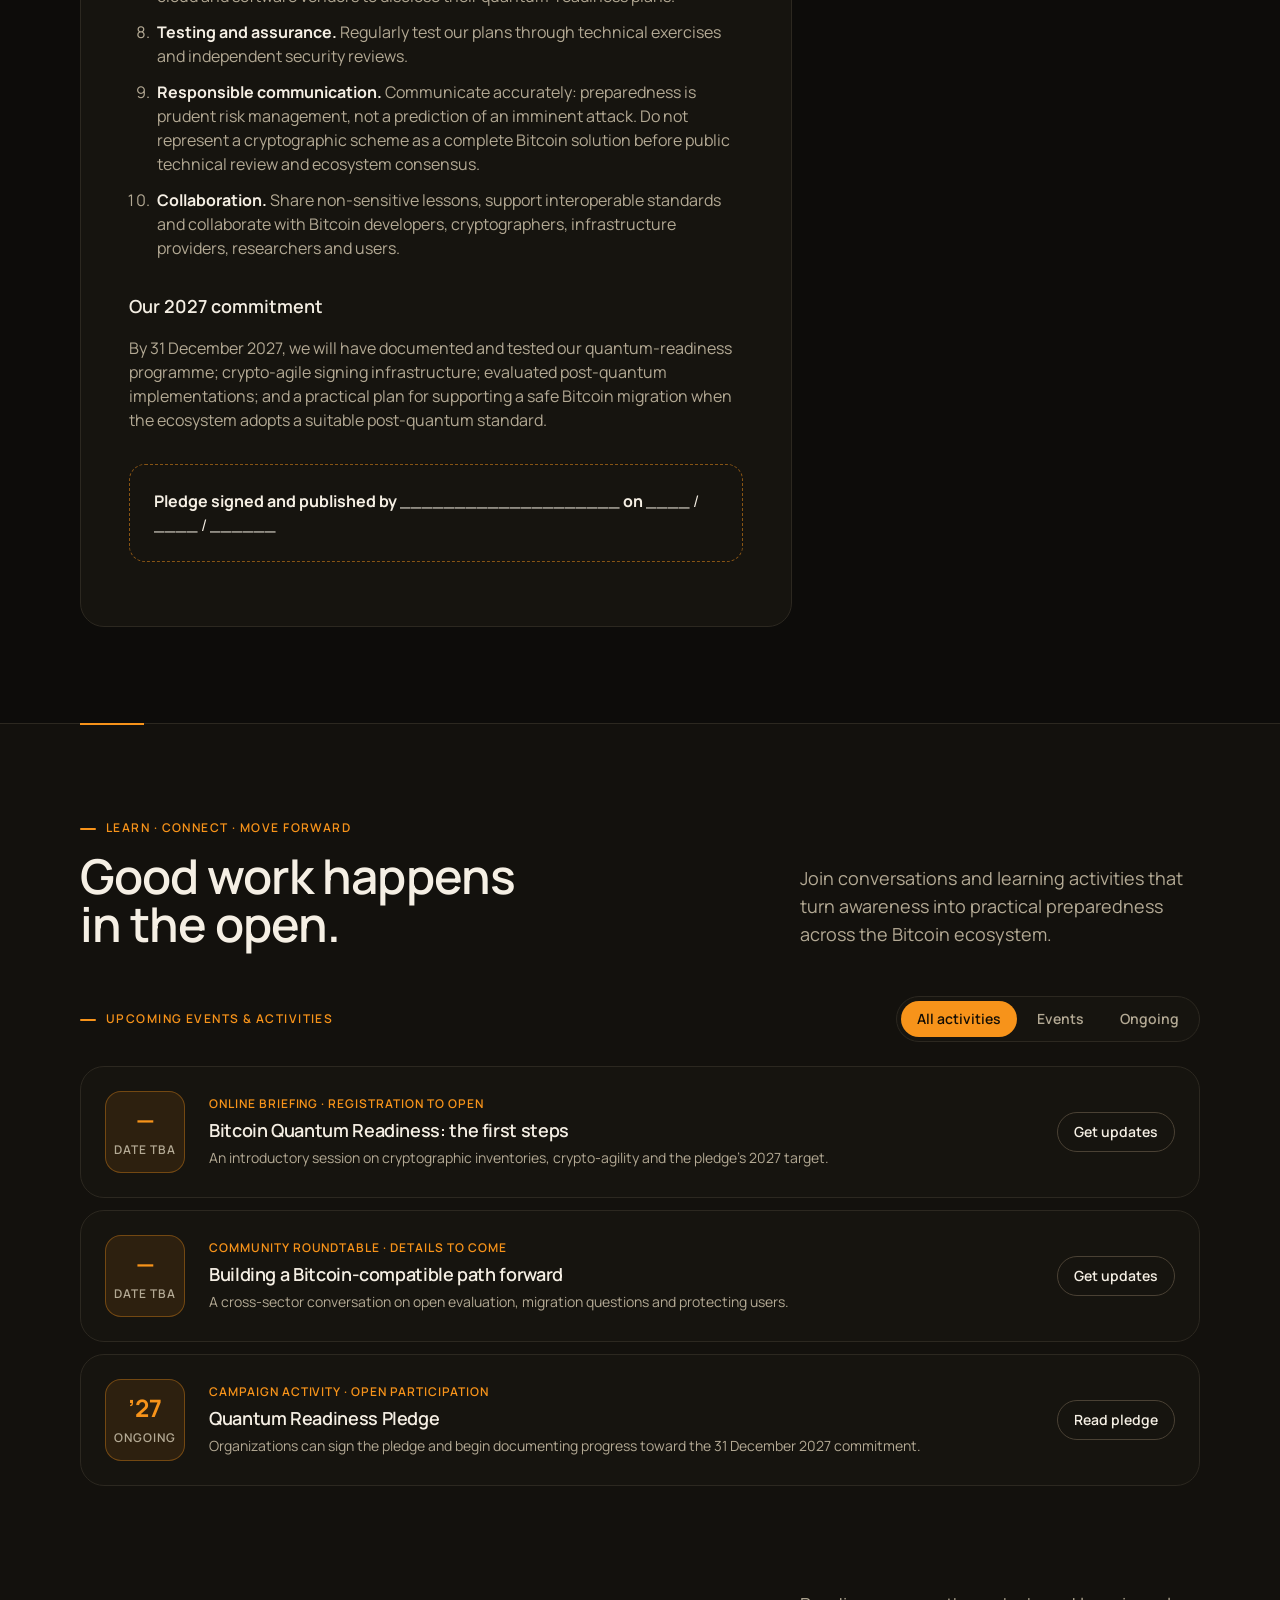
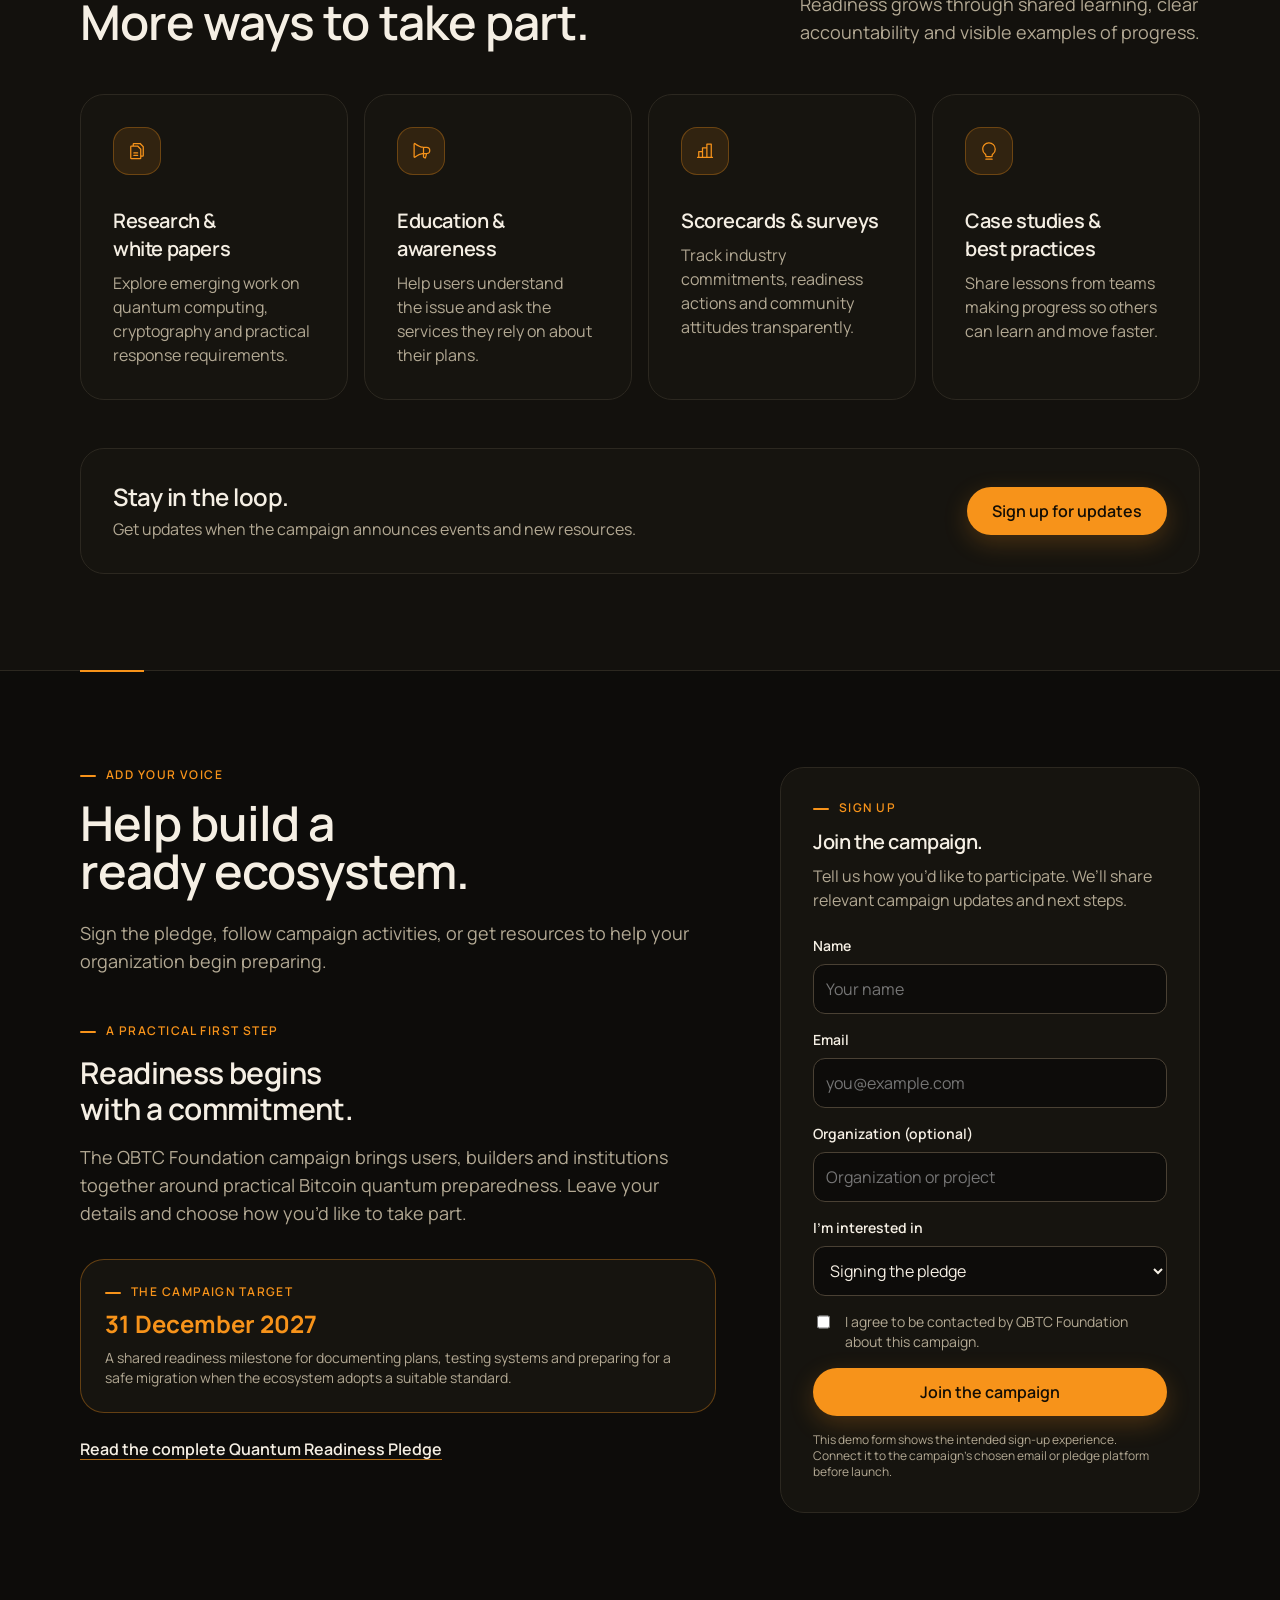
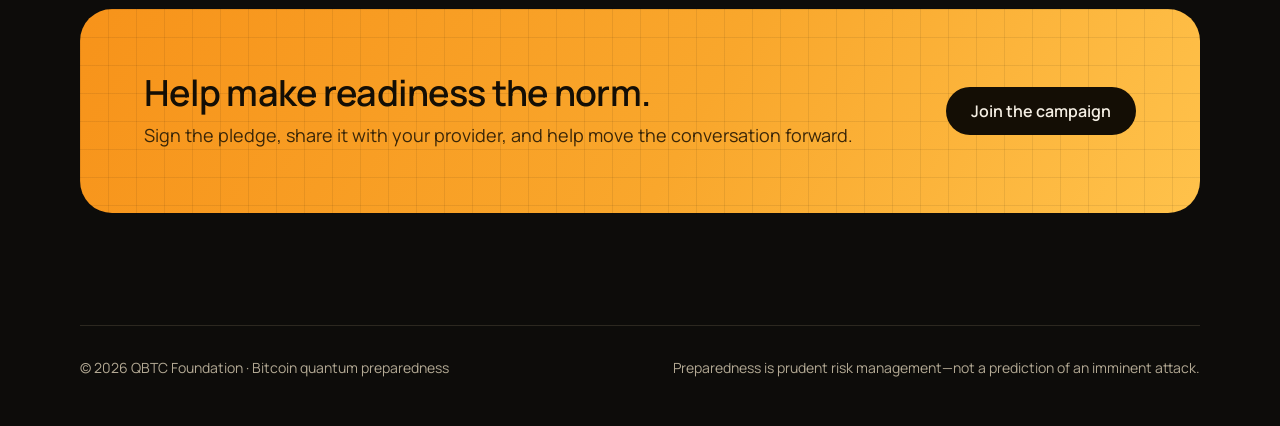
==== commit 567c38e4: "design: drop arrow icons from in-page CTAs; keep them only on external partner links Co-Authored-By:" ====
--- a/index.html
+++ b/index.html
@@ -47,7 +47,7 @@
   <header class="nav">
     <a class="brand" href="#top" aria-label="QBTC Foundation home">QBTC <span>Foundation</span></a>
     <nav class="navlinks" aria-label="Main navigation"><a href="#about">About</a><a href="#partners">Partners</a><a href="#pledge">The pledge</a><a href="#events">Events &amp; activities</a></nav>
-    <a class="btn btn-primary btn-sm" href="#signup">Sign the pledge <svg class="icon sm" aria-hidden="true"><use href="#i-arrow"/></svg></a>
+    <a class="btn btn-primary btn-sm" href="#signup">Sign the pledge</a>
     <button class="burger" type="button" aria-expanded="false" aria-controls="menu" aria-label="Open menu"><i></i><i></i></button>
   </header>
 </div>
@@ -61,7 +61,7 @@
     <h1>Prepare today<br>for what’s next.</h1>
     <p class="lede">Quantum preparedness is not a prediction that a crisis will arrive tomorrow. It’s the recognition that waiting until it does may leave no time to respond. Let’s build readiness while there’s still time.</p>
     <div class="actions">
-      <a class="btn btn-primary" href="#pledge">Read the pledge <svg class="icon" aria-hidden="true"><use href="#i-arrow"/></svg></a>
+      <a class="btn btn-primary" href="#pledge">Read the pledge</a>
       <a class="link" href="#signup">Add your name</a>
     </div>
     <p class="fine">A practical call to action for the Bitcoin ecosystem · Target readiness: 31 December 2027</p>
@@ -142,7 +142,7 @@
         <div class="eyebrow">Take the first step</div>
         <h3>Put your commitment on record.</h3>
         <p>Sign as an individual or on behalf of an organization. The campaign team can follow up about publication and next steps.</p>
-        <a class="btn btn-primary" href="#signup">Sign the pledge <svg class="icon" aria-hidden="true"><use href="#i-arrow"/></svg></a>
+        <a class="btn btn-primary" href="#signup">Sign the pledge</a>
       </aside>
     </div>
   </div>
@@ -165,7 +165,7 @@
       <article class="card reveal"><div class="ic"><svg class="icon" aria-hidden="true"><use href="#i-chart"/></svg></div><h3>Scorecards &amp; surveys</h3><p>Track industry commitments, readiness actions and community attitudes transparently.</p></article>
       <article class="card reveal"><div class="ic"><svg class="icon" aria-hidden="true"><use href="#i-bulb"/></svg></div><h3>Case studies &amp; best practices</h3><p>Share lessons from teams making progress so others can learn and move faster.</p></article>
     </div>
-    <div class="loop reveal"><div><h3>Stay in the loop.</h3><p>Get updates when the campaign announces events and new resources.</p></div><a class="btn btn-primary" href="#signup">Sign up for updates <svg class="icon" aria-hidden="true"><use href="#i-arrow"/></svg></a></div>
+    <div class="loop reveal"><div><h3>Stay in the loop.</h3><p>Get updates when the campaign announces events and new resources.</p></div><a class="btn btn-primary" href="#signup">Sign up for updates</a></div>
   </div>
 </section>
 <section class="section" id="signup">
@@ -178,7 +178,7 @@
       <h3 style="font-size:30px;line-height:36px;margin:16px 0">Readiness begins<br>with a commitment.</h3>
       <p class="lede">The QBTC Foundation campaign brings users, builders and institutions together around practical Bitcoin quantum preparedness. Leave your details and choose how you’d like to take part.</p>
       <div class="target"><div class="eyebrow">The campaign target</div><strong>31 December 2027</strong><p>A shared readiness milestone for documenting plans, testing systems and preparing for a safe migration when the ecosystem adopts a suitable standard.</p></div>
-      <p style="margin-top:24px"><a class="link" href="#pledge">Read the complete Quantum Readiness Pledge <svg class="icon sm" aria-hidden="true"><use href="#i-arrow"/></svg></a></p>
+      <p style="margin-top:24px"><a class="link" href="#pledge">Read the complete Quantum Readiness Pledge</a></p>
     </div>
     <div class="form-card reveal">
       <div class="eyebrow">Sign up</div>
@@ -190,7 +190,7 @@
         <div class="field"><label for="organization">Organization (optional)</label><input id="organization" name="organization" autocomplete="organization" placeholder="Organization or project"></div>
         <div class="field"><label for="interest">I’m interested in</label><select id="interest" name="interest"><option>Signing the pledge</option><option>Events and learning sessions</option><option>Campaign updates and resources</option><option>Advocacy and collaboration</option></select></div>
         <label class="check"><input type="checkbox" id="consent" name="consent" required><span>I agree to be contacted by QBTC Foundation about this campaign.</span></label>
-        <button class="btn btn-primary" type="submit">Join the campaign <svg class="icon" aria-hidden="true"><use href="#i-arrow"/></svg></button>
+        <button class="btn btn-primary" type="submit">Join the campaign</button>
         <p class="note">This demo form shows the intended sign-up experience. Connect it to the campaign’s chosen email or pledge platform before launch.</p>
         <div class="ok" role="status">Thanks for joining. Your interest has been recorded in this demo.</div>
       </form>
@@ -200,7 +200,7 @@
 <section class="wrap" style="padding-bottom:64px">
   <div class="final reveal">
     <div><h2>Help make readiness the norm.</h2><p>Sign the pledge, share it with your provider, and help move the conversation forward.</p></div>
-    <a class="btn btn-light" href="#signup">Join the campaign <svg class="icon" aria-hidden="true"><use href="#i-arrow"/></svg></a>
+    <a class="btn btn-light" href="#signup">Join the campaign</a>
   </div>
 </section>
 </main>
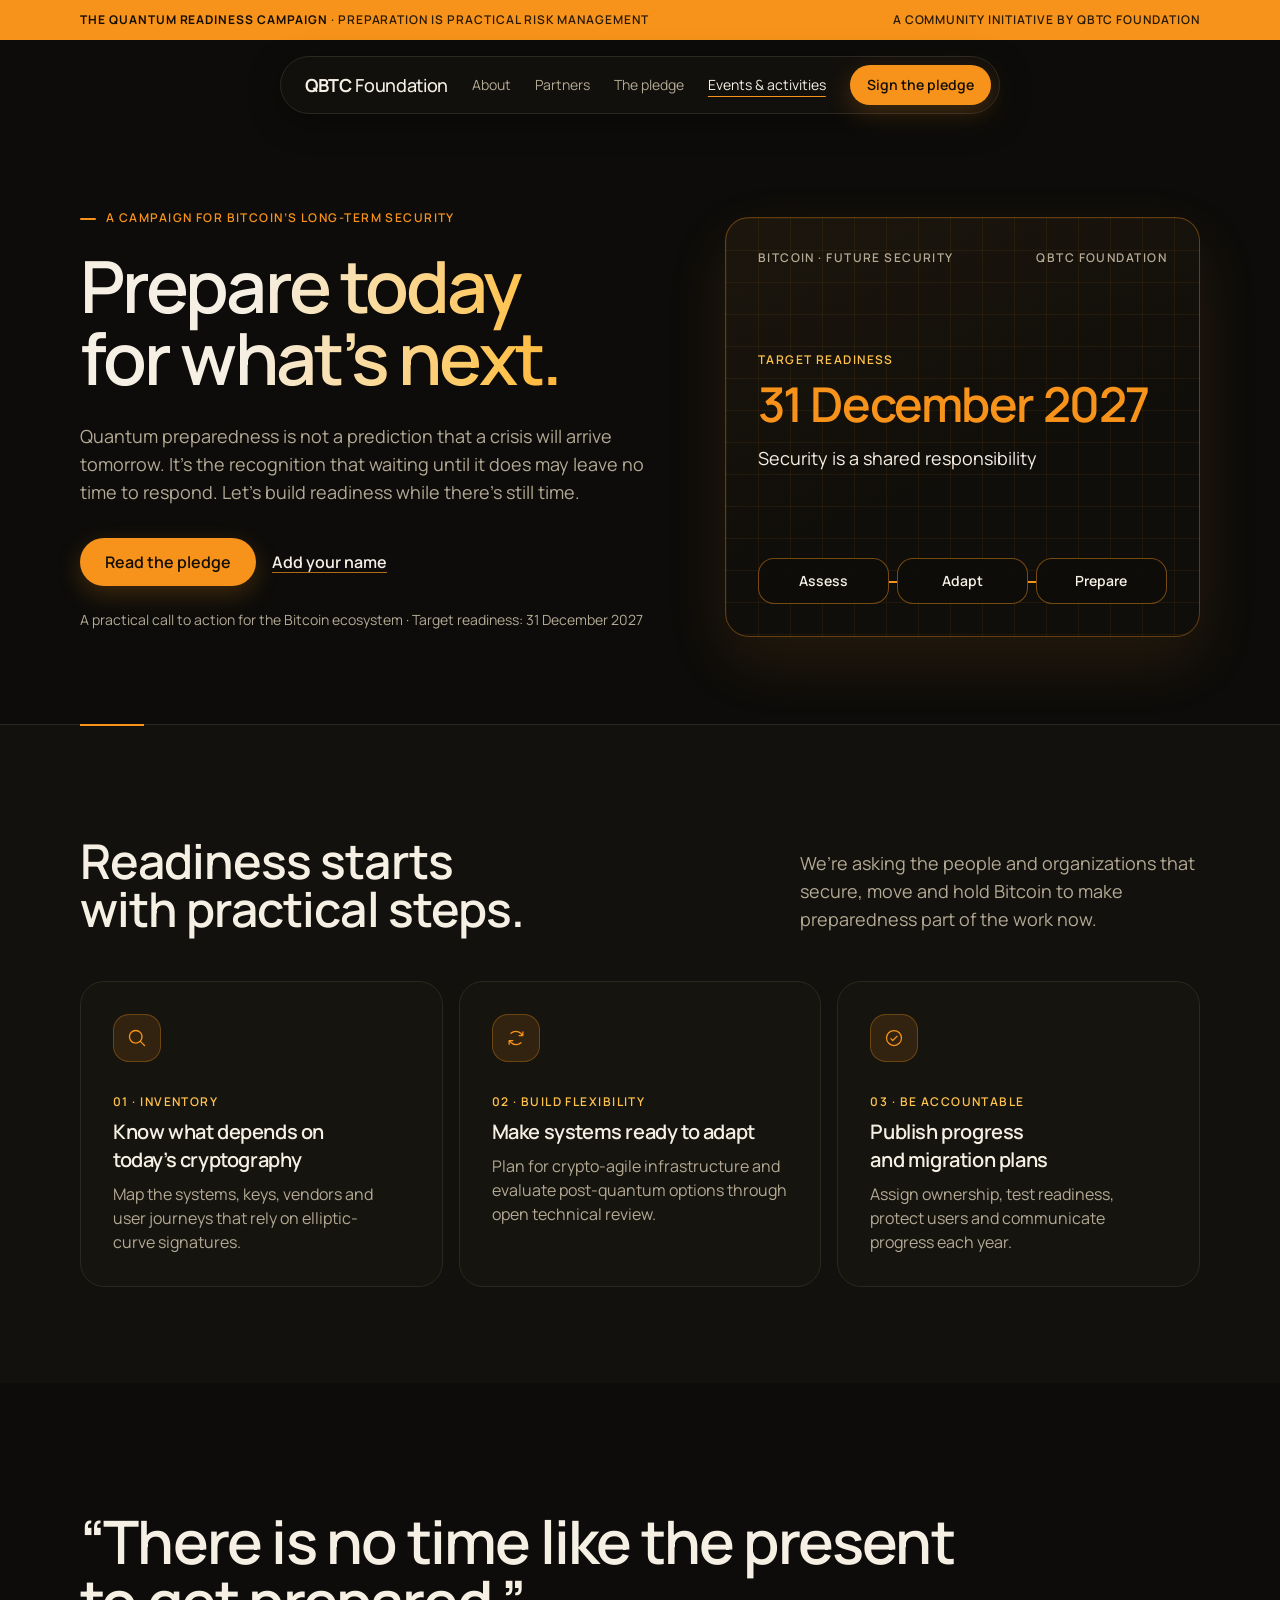
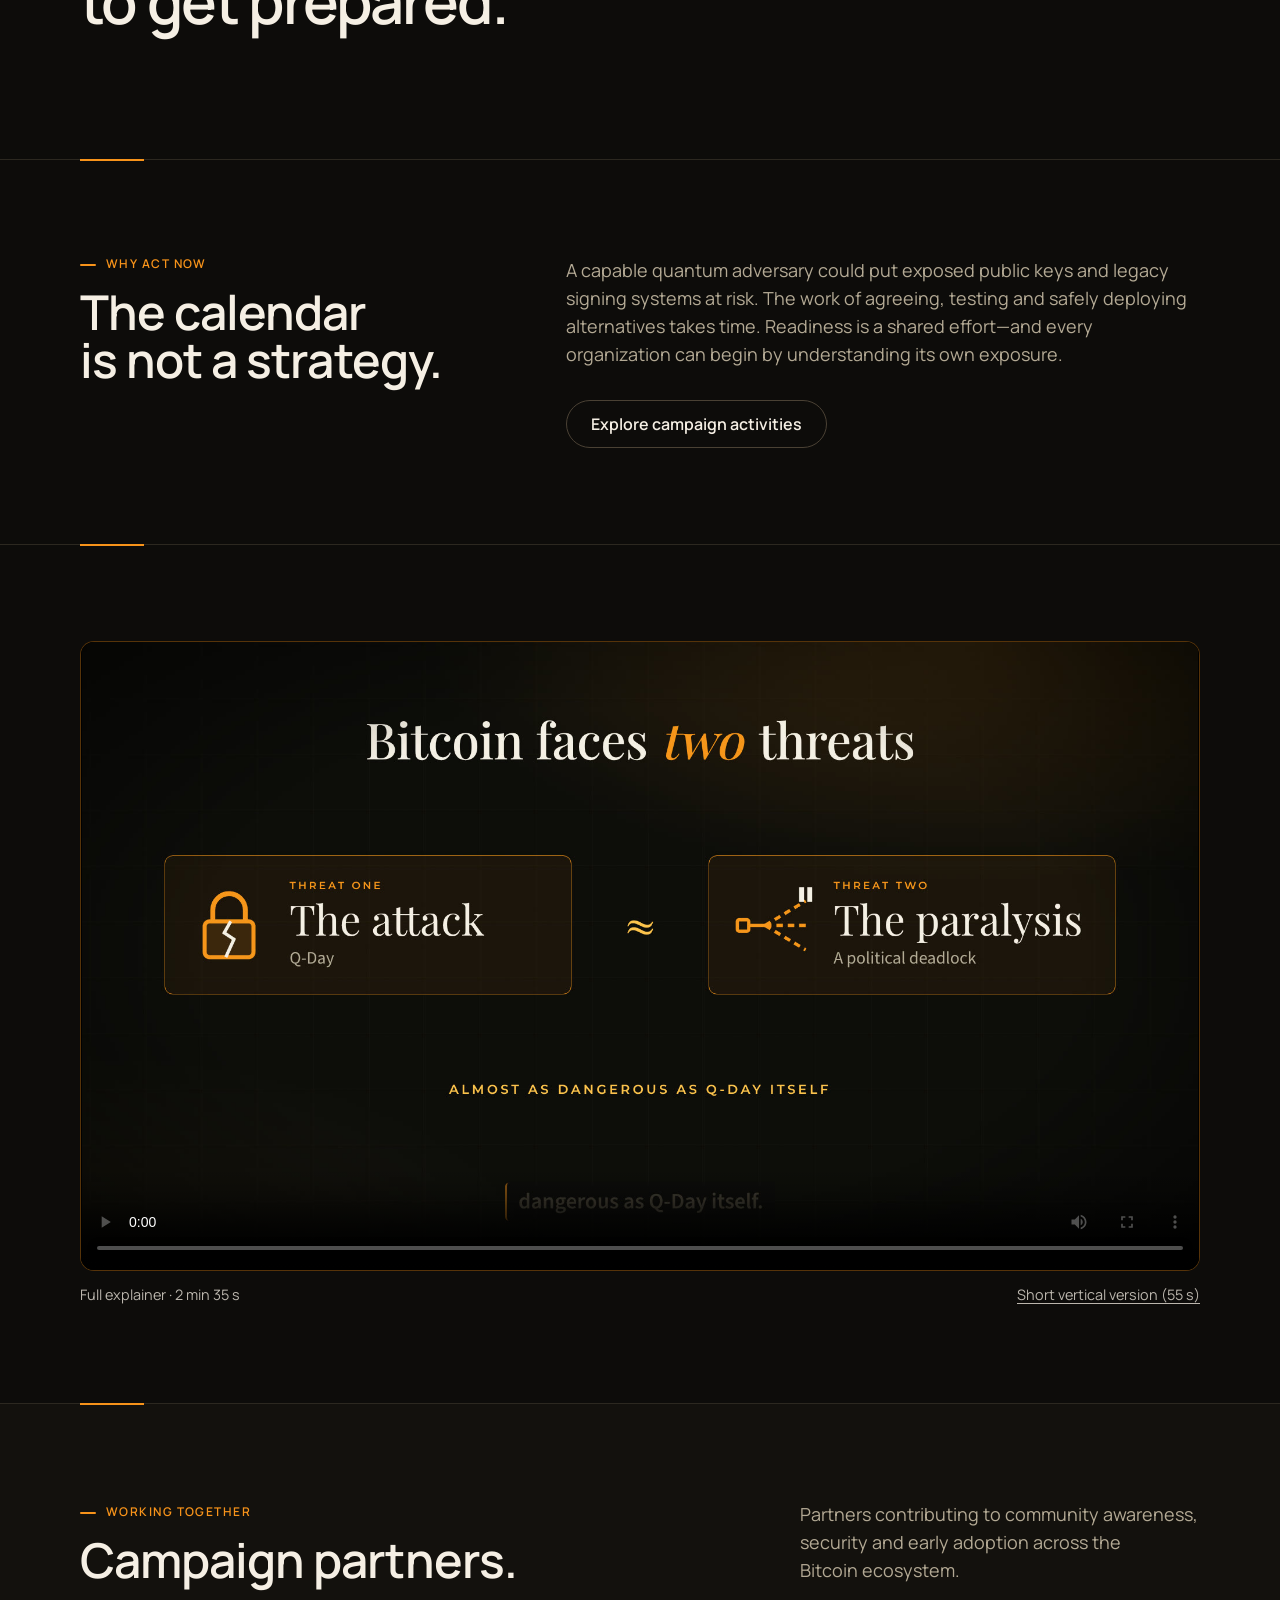
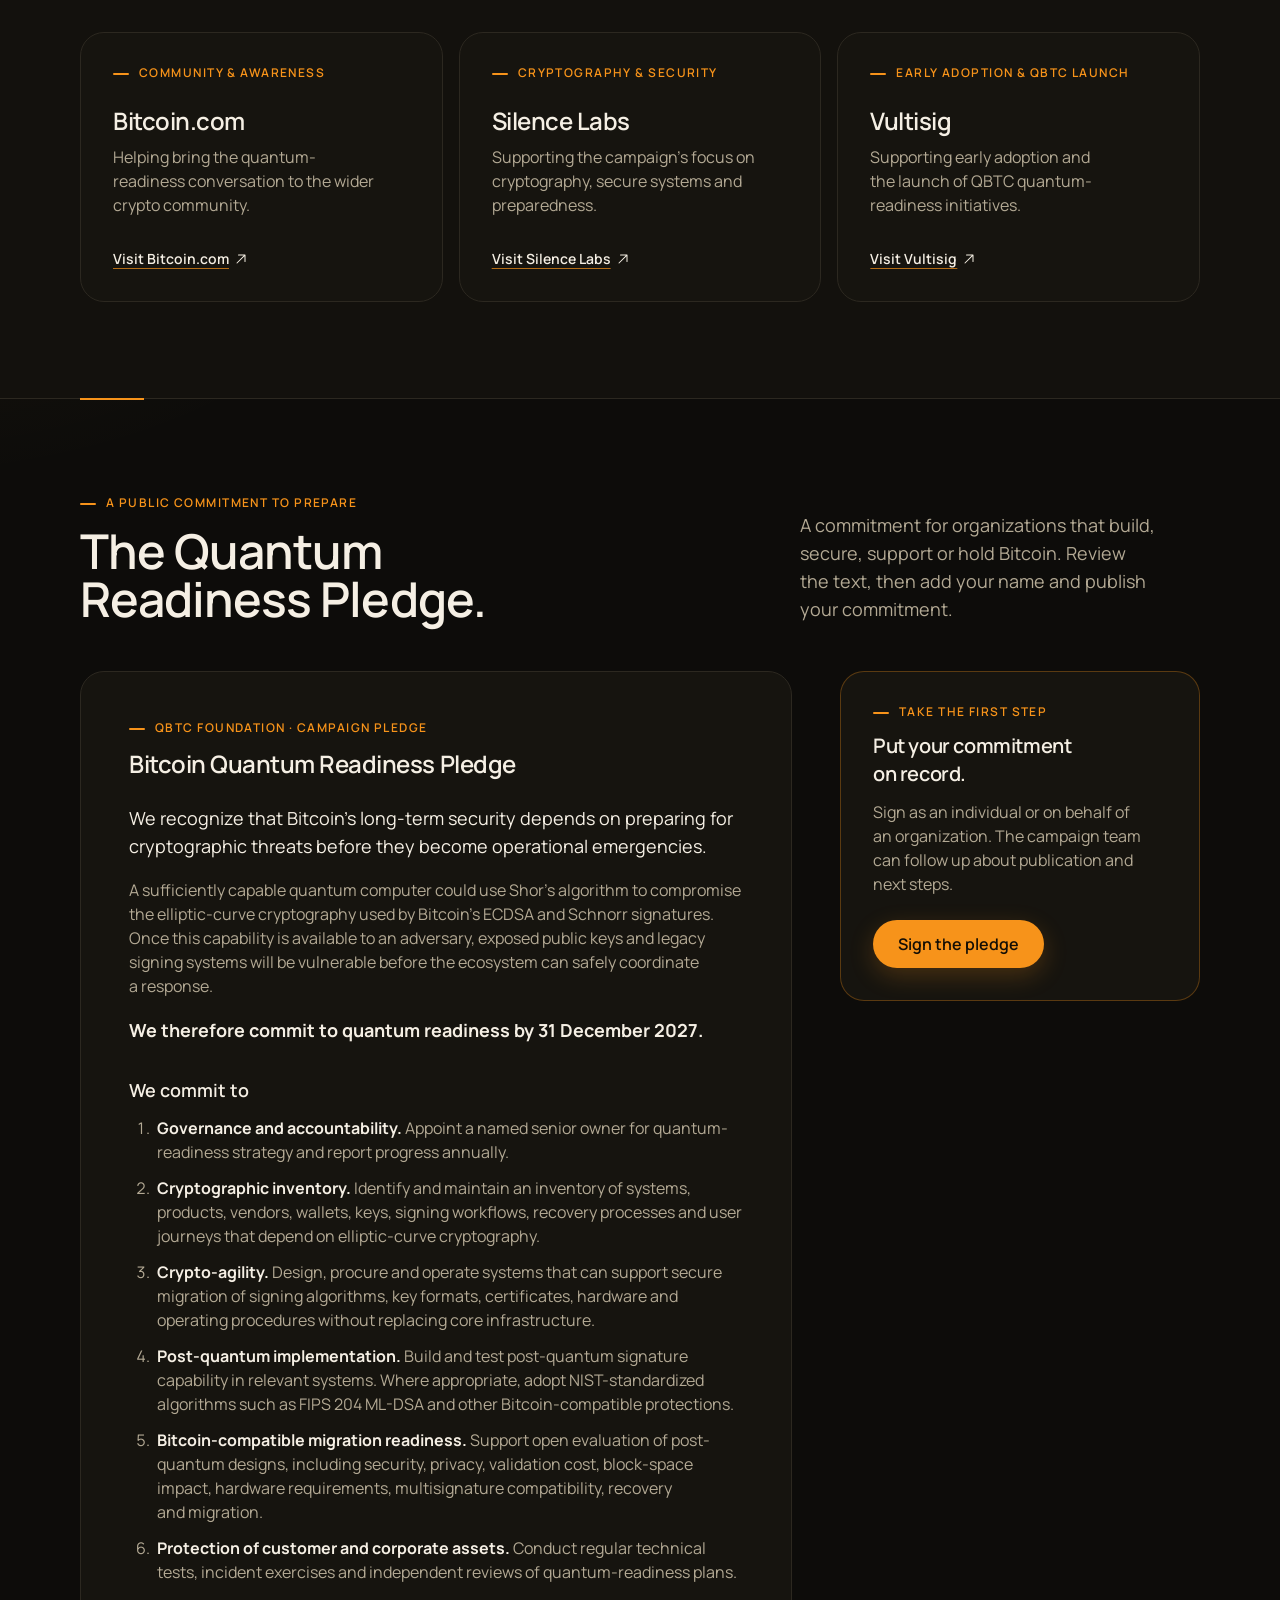
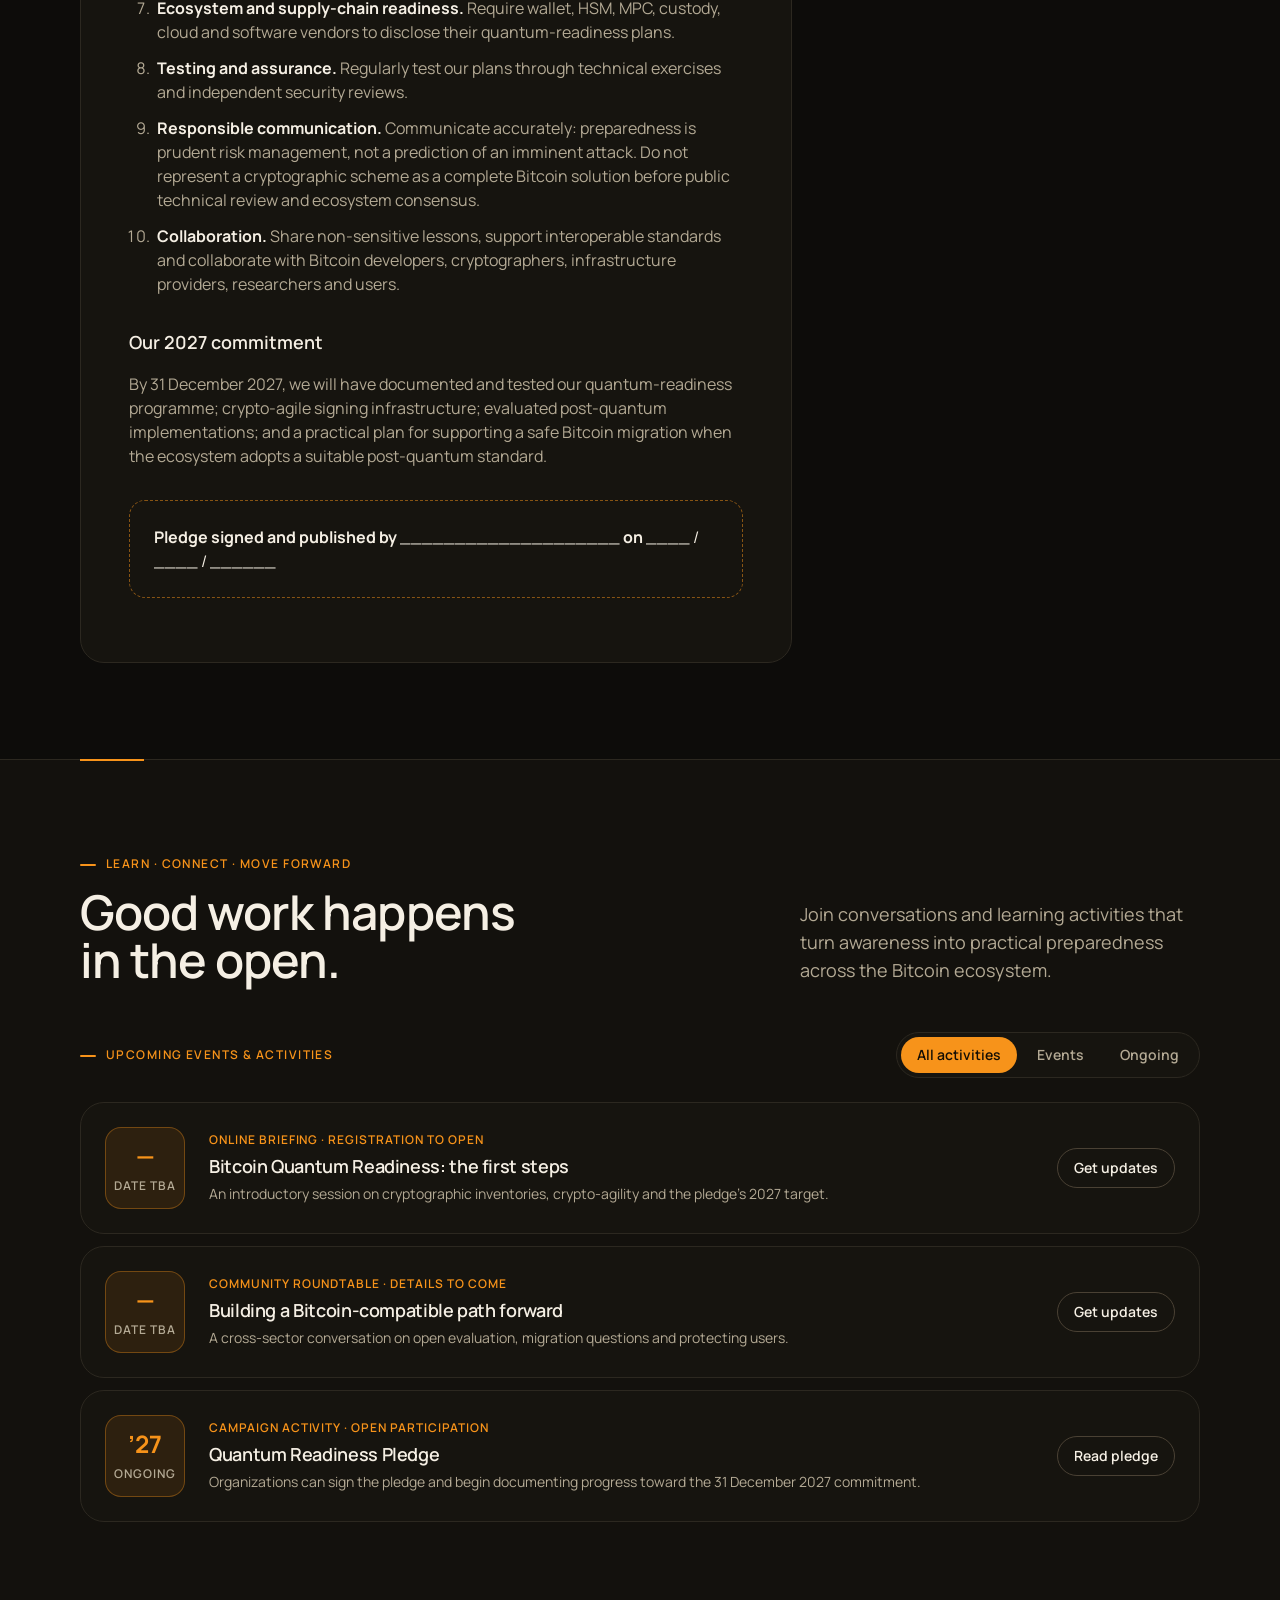
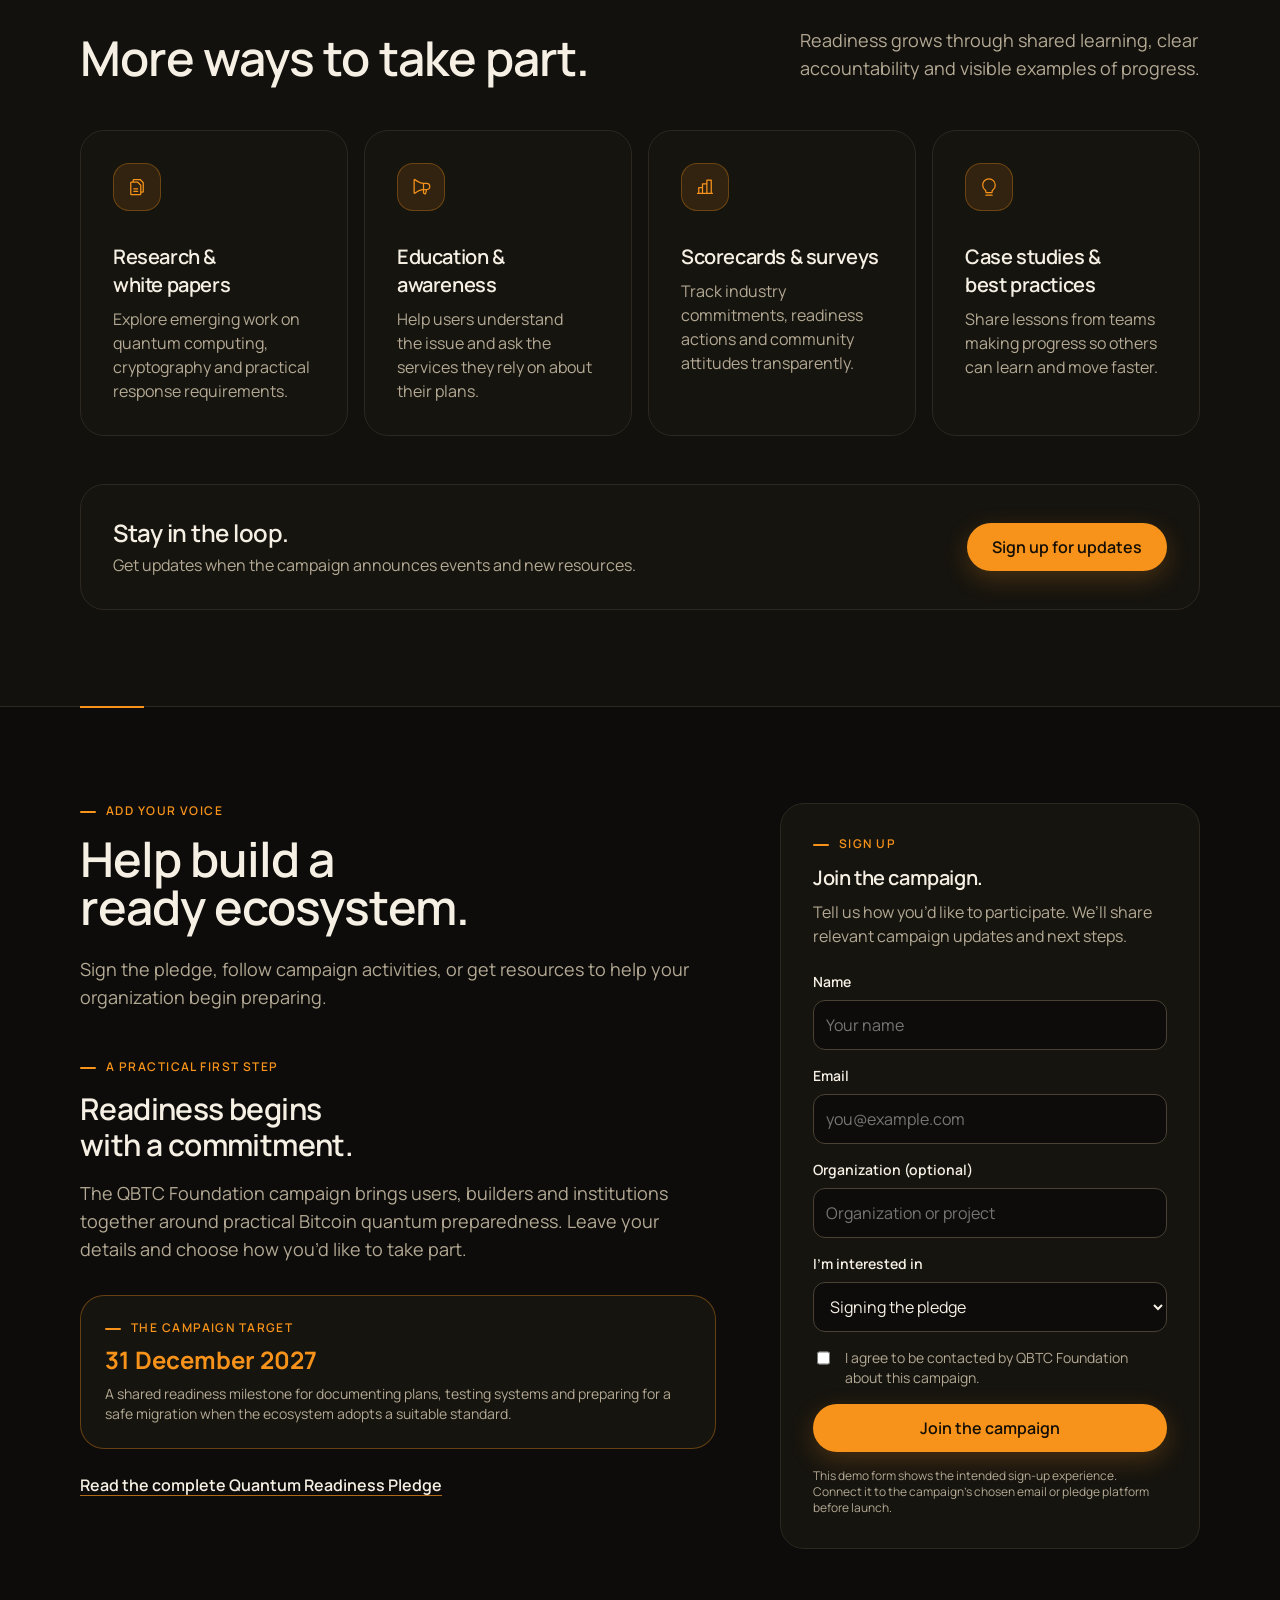
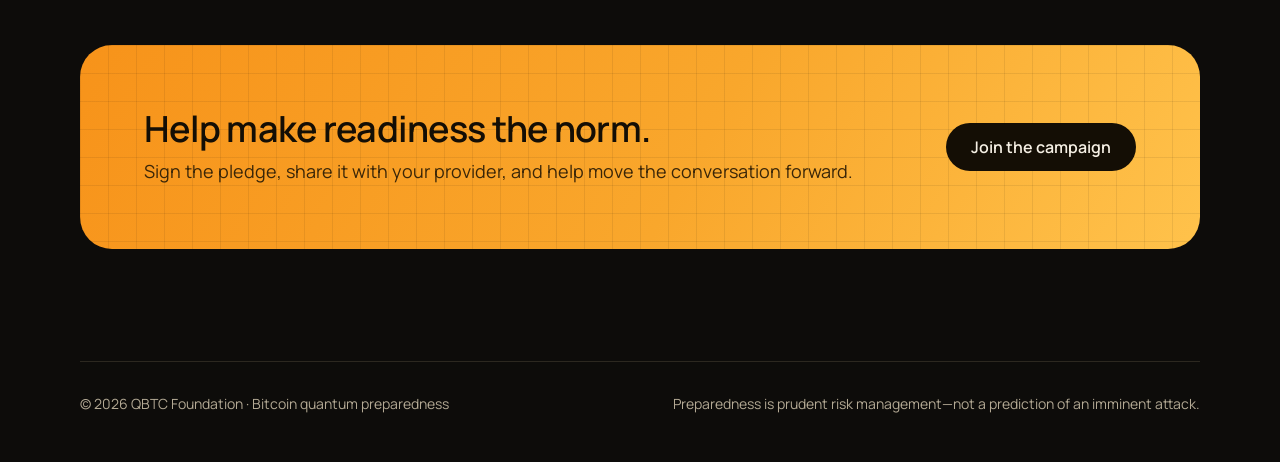
==== commit 0f1af235: "media: explainer reframed around two threats (Q-Day and the governance paralysis / civil war); full " ====
--- a/index.html
+++ b/index.html
@@ -99,7 +99,7 @@
   </div>
 </section>
 <section class="section" id="video" hidden>
-  <div class="wrap"><div class="video" ></div></div>
+  <div class="wrap"><div class="video" ></div><div class="video-meta" hidden></div></div>
 </section>
 <section class="section band-soft" id="partners">
   <div class="wrap">
--- a/assets/sections.css
+++ b/assets/sections.css
@@ -37,4 +37,4 @@
 .why{display:grid;grid-template-columns:.8fr 1.2fr;gap:64px;align-items:start}
 .why .lede{margin-bottom:32px}
 /* video */
-.video{border-radius:24px;overflow:hidden;background:#000;border:1px solid rgba(247,147,26,.35);aspect-ratio:16/9}.video video,.video iframe{width:100%;height:100%;border:0}
+.video{border-radius:14px;overflow:hidden;background:#000;border:1px solid rgba(247,147,26,.35);aspect-ratio:16/9;width:100%}.video video,.video iframe{width:100%;height:100%;border:0;object-fit:contain;background:#000}.video-meta{display:flex;flex-wrap:wrap;gap:8px 20px;justify-content:space-between;margin-top:12px;font-size:.9rem;opacity:.75}.video-meta a{text-decoration:underline;text-underline-offset:3px}
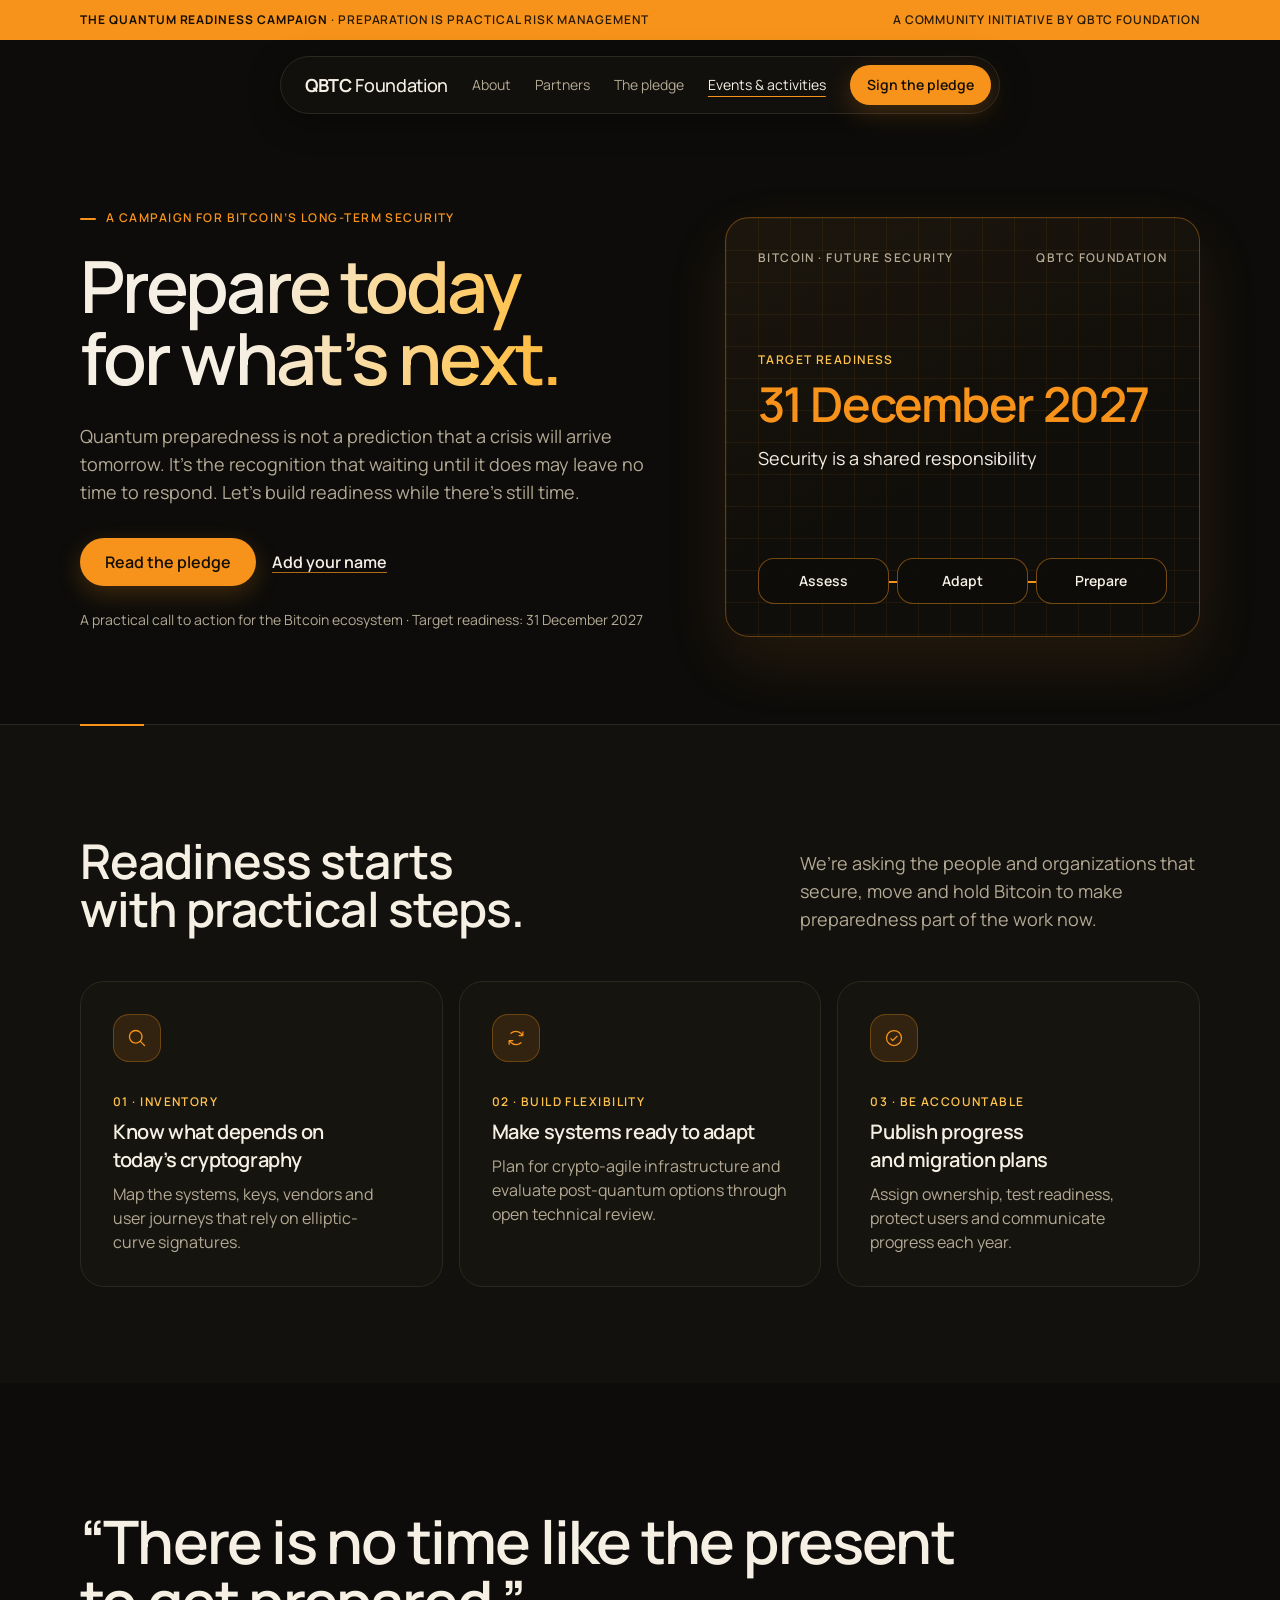
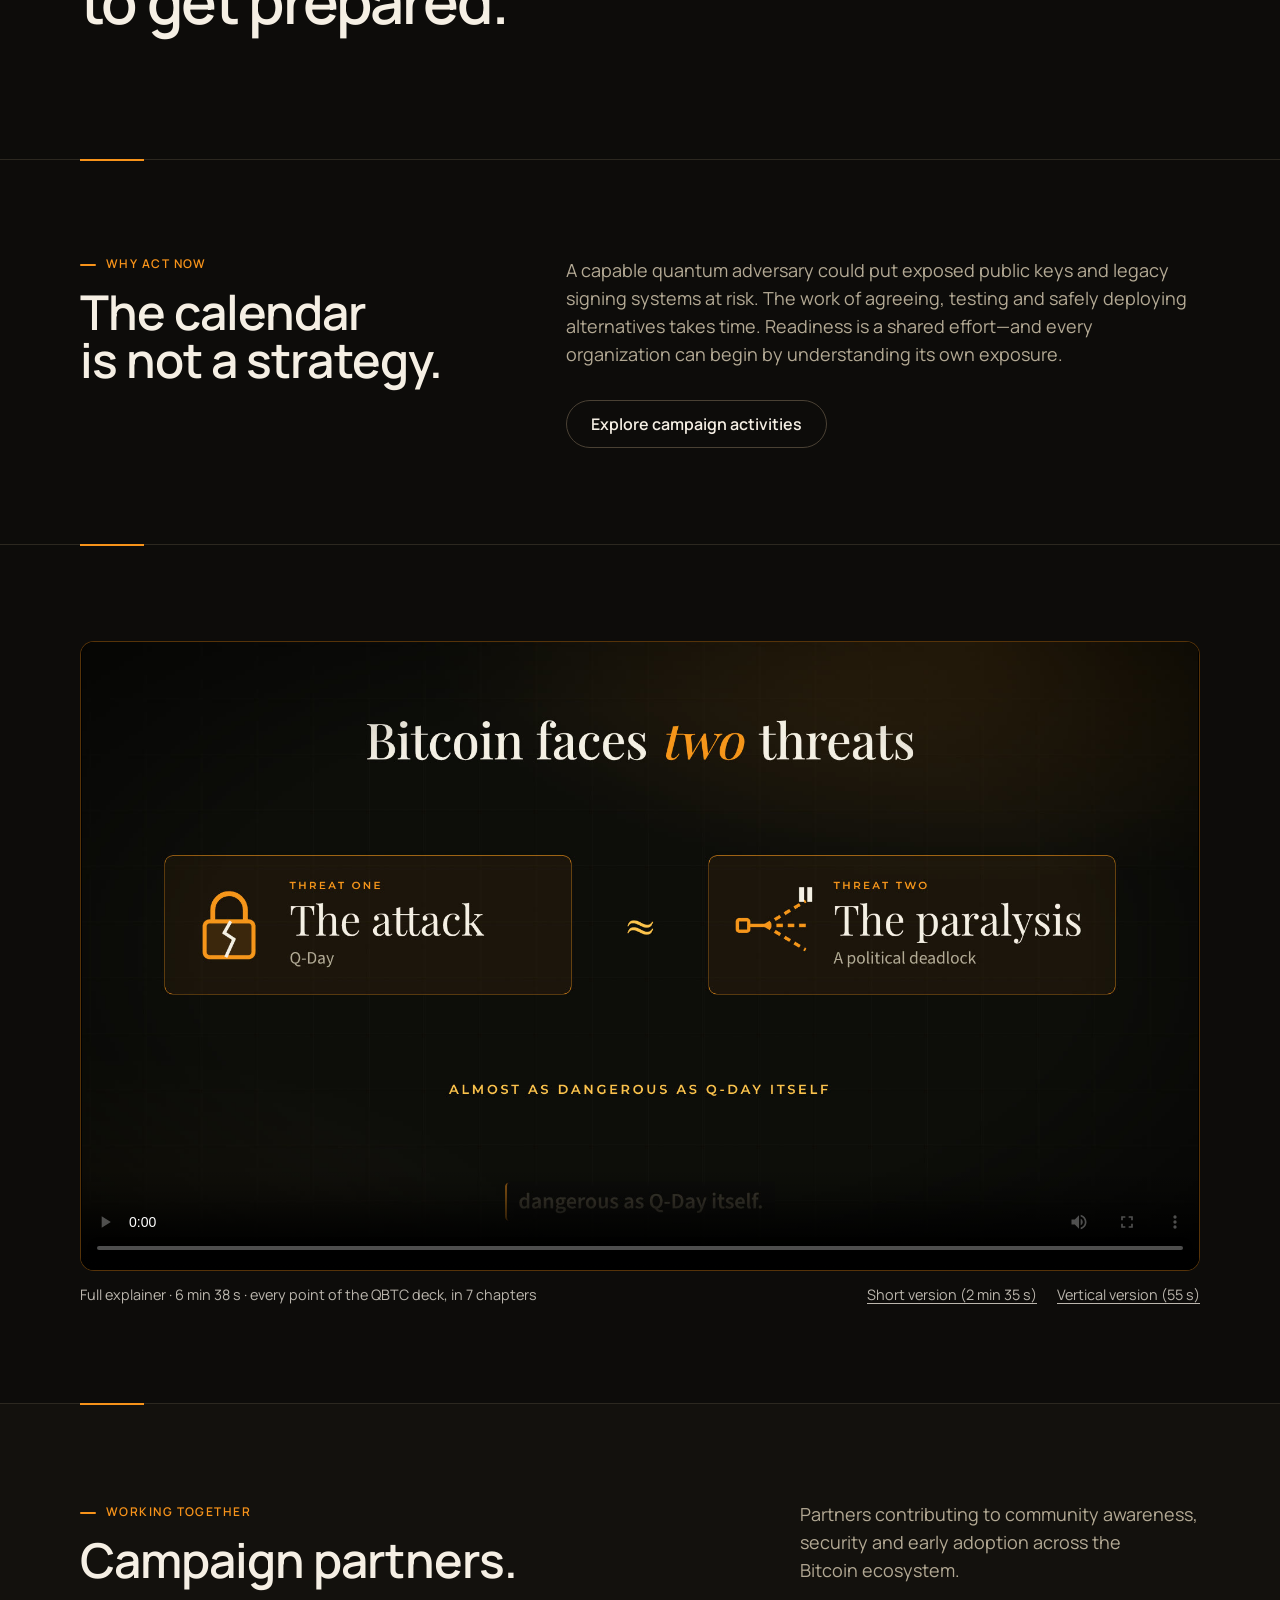
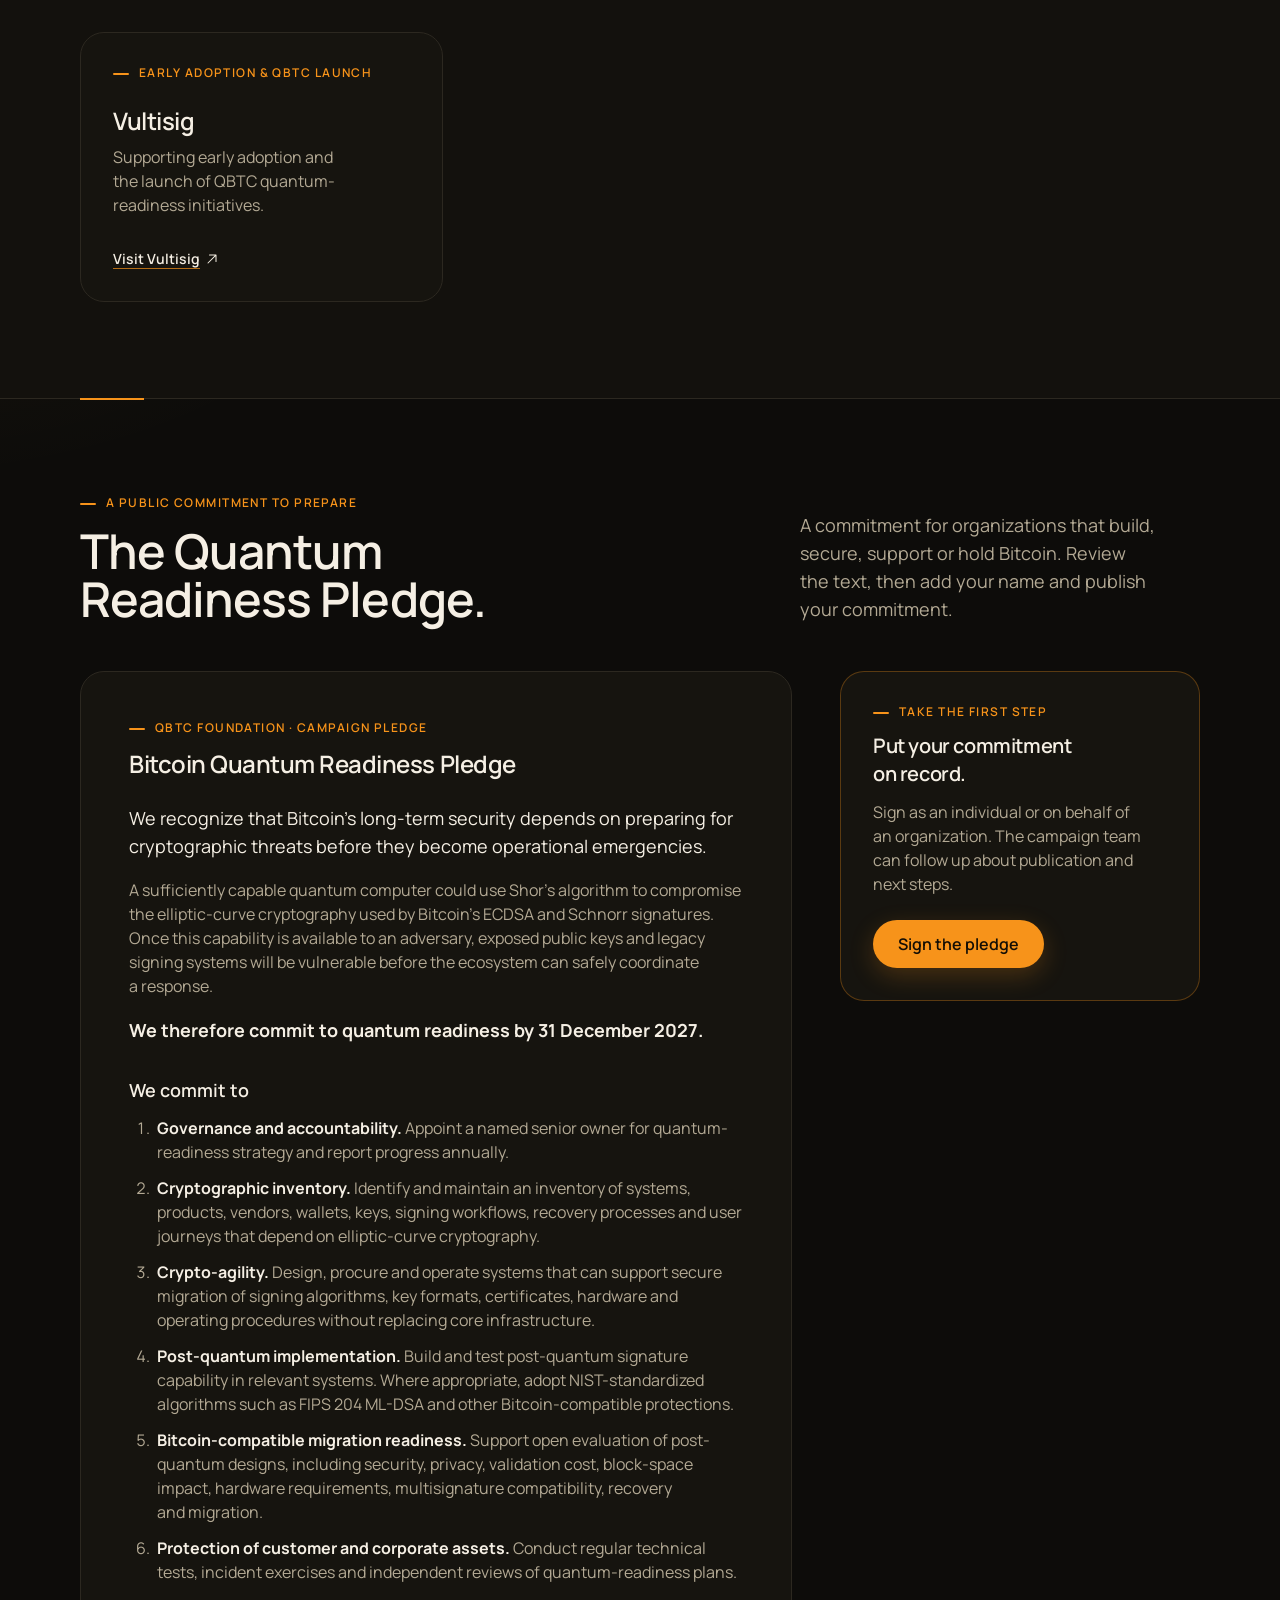
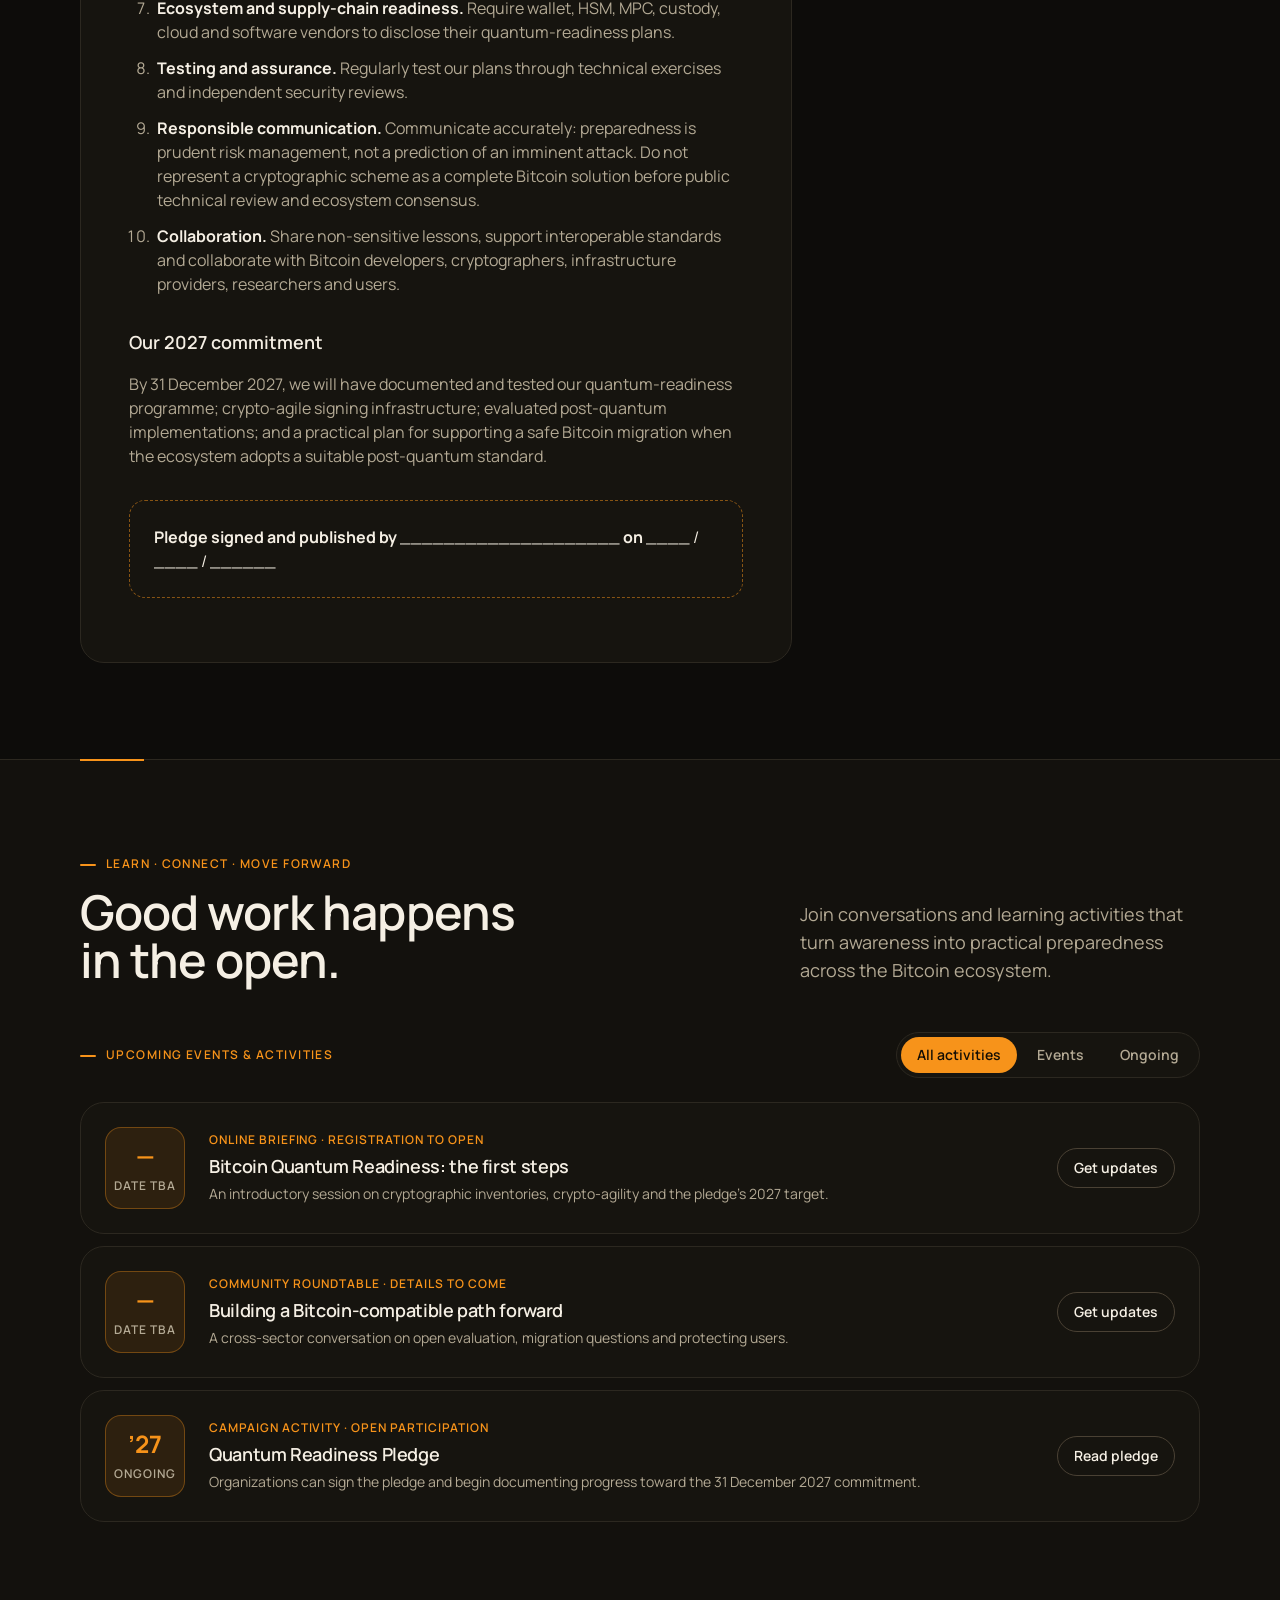
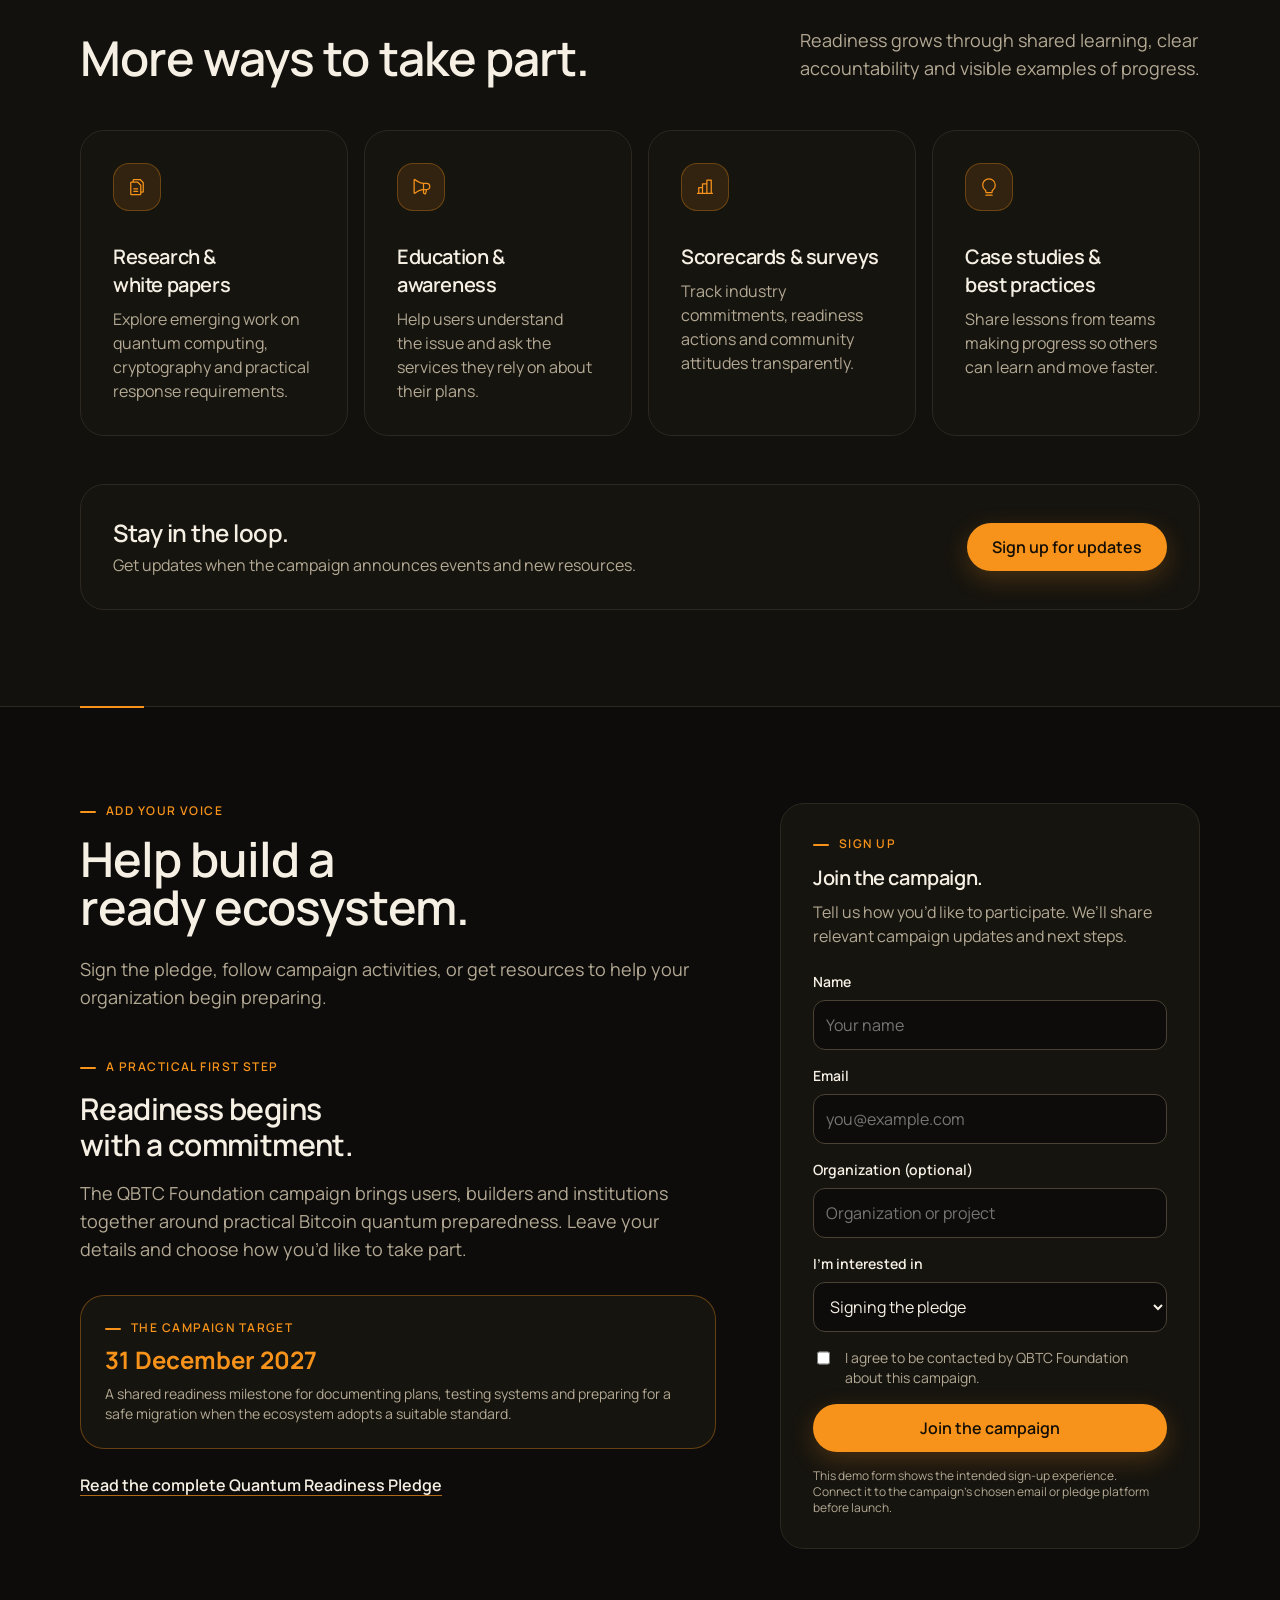
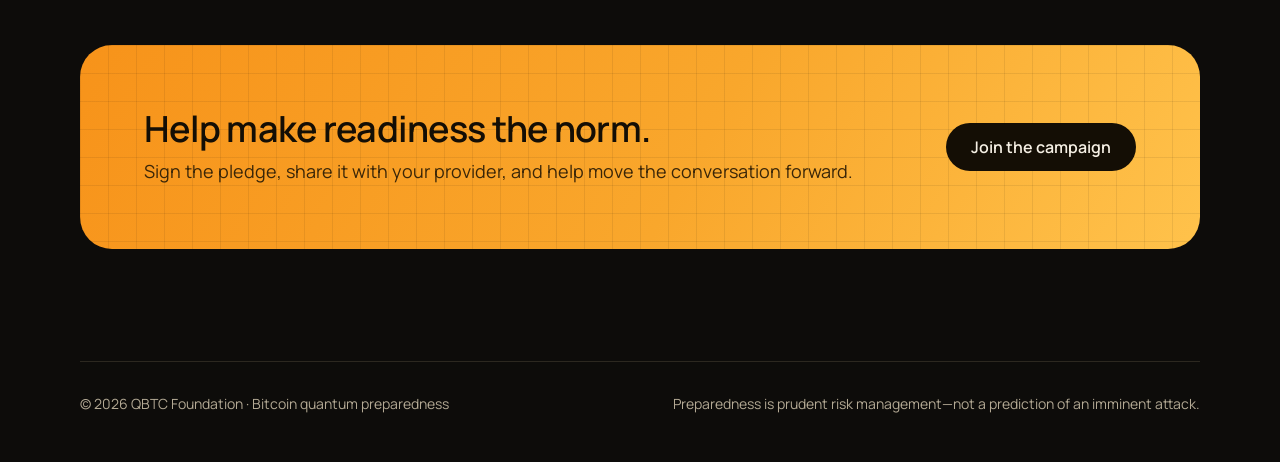
==== commit dbca288f: "content: remove Bitcoin.com and Silence Labs from Campaign partners until deals are signed Co-Author" ====
--- a/index.html
+++ b/index.html
@@ -105,8 +105,6 @@
   <div class="wrap">
     <div class="head reveal"><div><div class="eyebrow">Working together</div><h2>Campaign partners.</h2></div><p>Partners contributing to community awareness, security and early adoption across the Bitcoin ecosystem.</p></div>
     <div class="partners">
-      <a class="partner reveal" href="https://www.bitcoin.com/" target="_blank" rel="noopener noreferrer"><div class="eyebrow">Community &amp; awareness</div><h3>Bitcoin.com</h3><p>Helping bring the quantum-readiness conversation to the wider crypto community.</p><span class="link">Visit Bitcoin.com <svg class="icon sm" aria-hidden="true"><use href="#i-arrow"/></svg></span></a>
-      <a class="partner reveal" href="https://silencelaboratories.com/" target="_blank" rel="noopener noreferrer"><div class="eyebrow">Cryptography &amp; security</div><h3>Silence Labs</h3><p>Supporting the campaign’s focus on cryptography, secure systems and preparedness.</p><span class="link">Visit Silence Labs <svg class="icon sm" aria-hidden="true"><use href="#i-arrow"/></svg></span></a>
       <a class="partner reveal" href="https://vultisig.com/" target="_blank" rel="noopener noreferrer"><div class="eyebrow">Early adoption &amp; QBTC launch</div><h3>Vultisig</h3><p>Supporting early adoption and the launch of QBTC quantum-readiness initiatives.</p><span class="link">Visit Vultisig <svg class="icon sm" aria-hidden="true"><use href="#i-arrow"/></svg></span></a>
     </div>
   </div>
--- a/assets/sections.css
+++ b/assets/sections.css
@@ -38,3 +38,4 @@
 .why .lede{margin-bottom:32px}
 /* video */
 .video{border-radius:14px;overflow:hidden;background:#000;border:1px solid rgba(247,147,26,.35);aspect-ratio:16/9;width:100%}.video video,.video iframe{width:100%;height:100%;border:0;object-fit:contain;background:#000}.video-meta{display:flex;flex-wrap:wrap;gap:8px 20px;justify-content:space-between;margin-top:12px;font-size:.9rem;opacity:.75}.video-meta a{text-decoration:underline;text-underline-offset:3px}
+.video-meta span{flex:1 1 auto}
